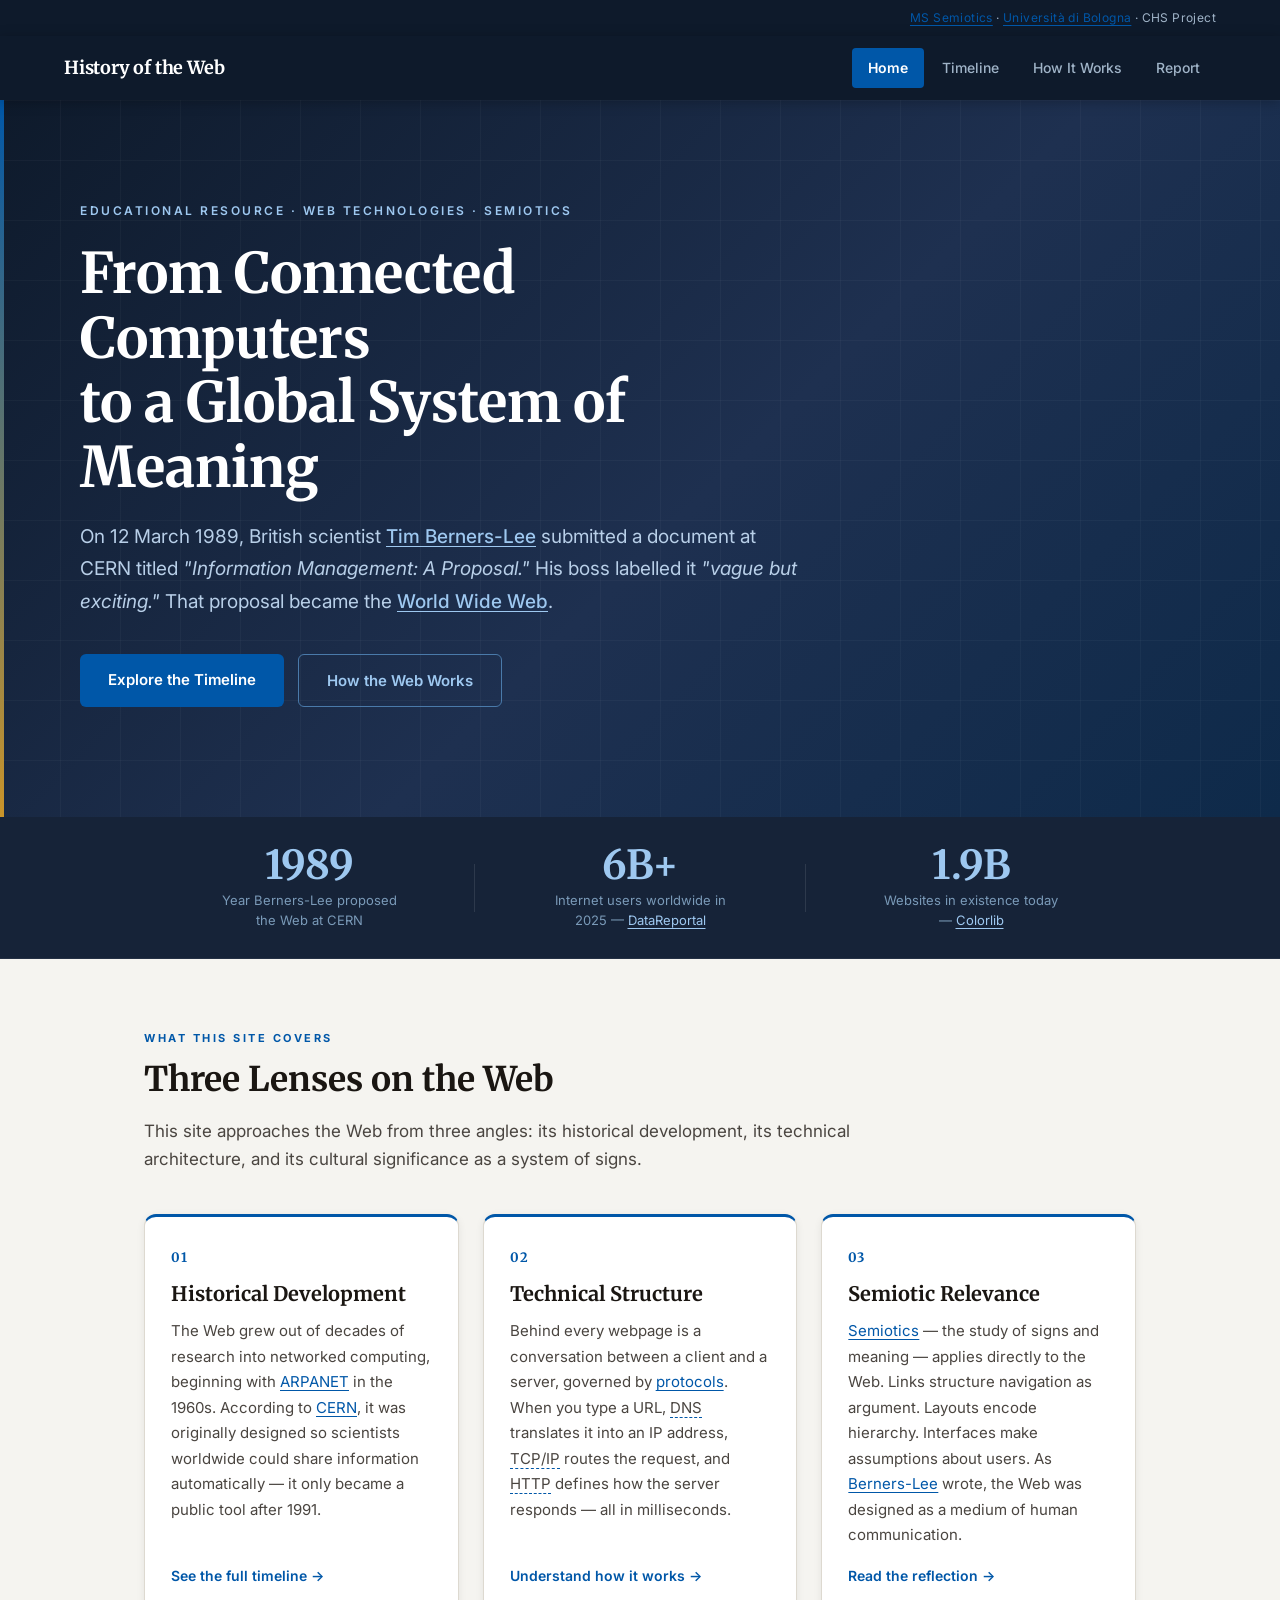
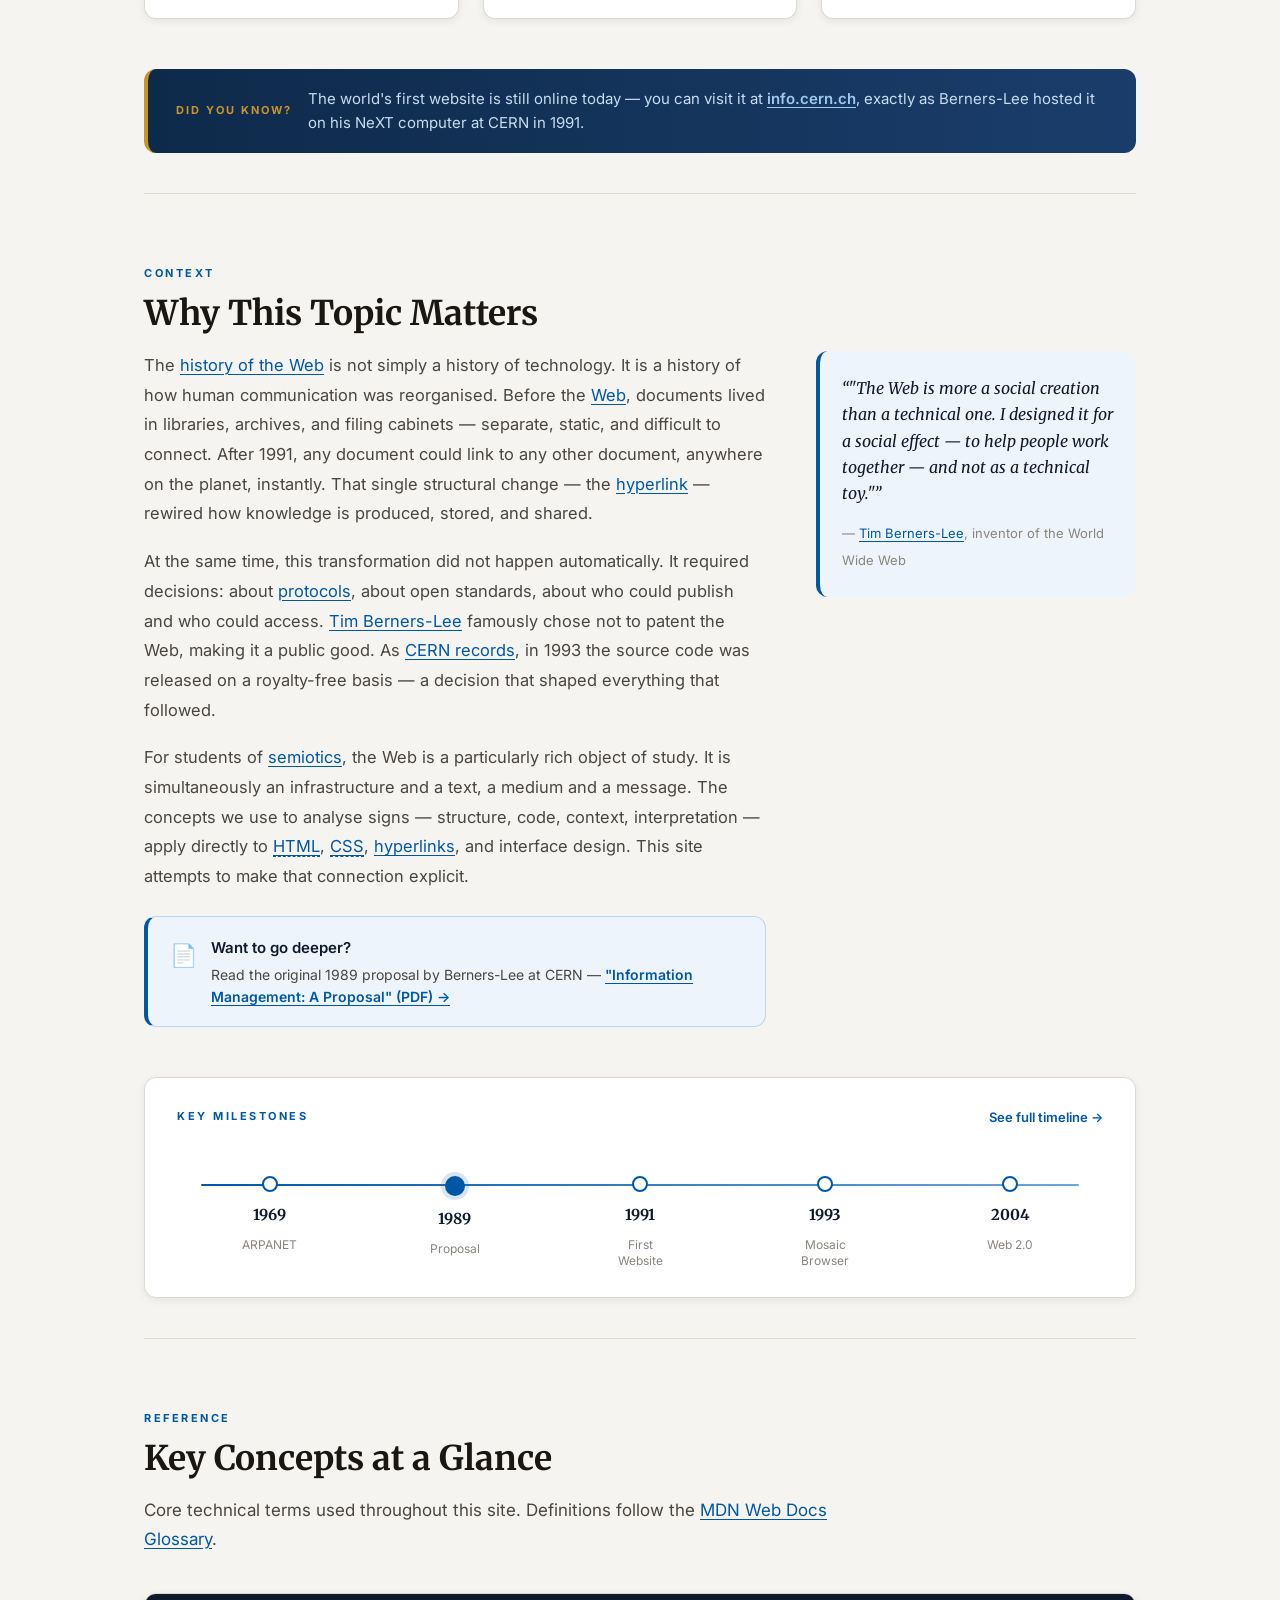
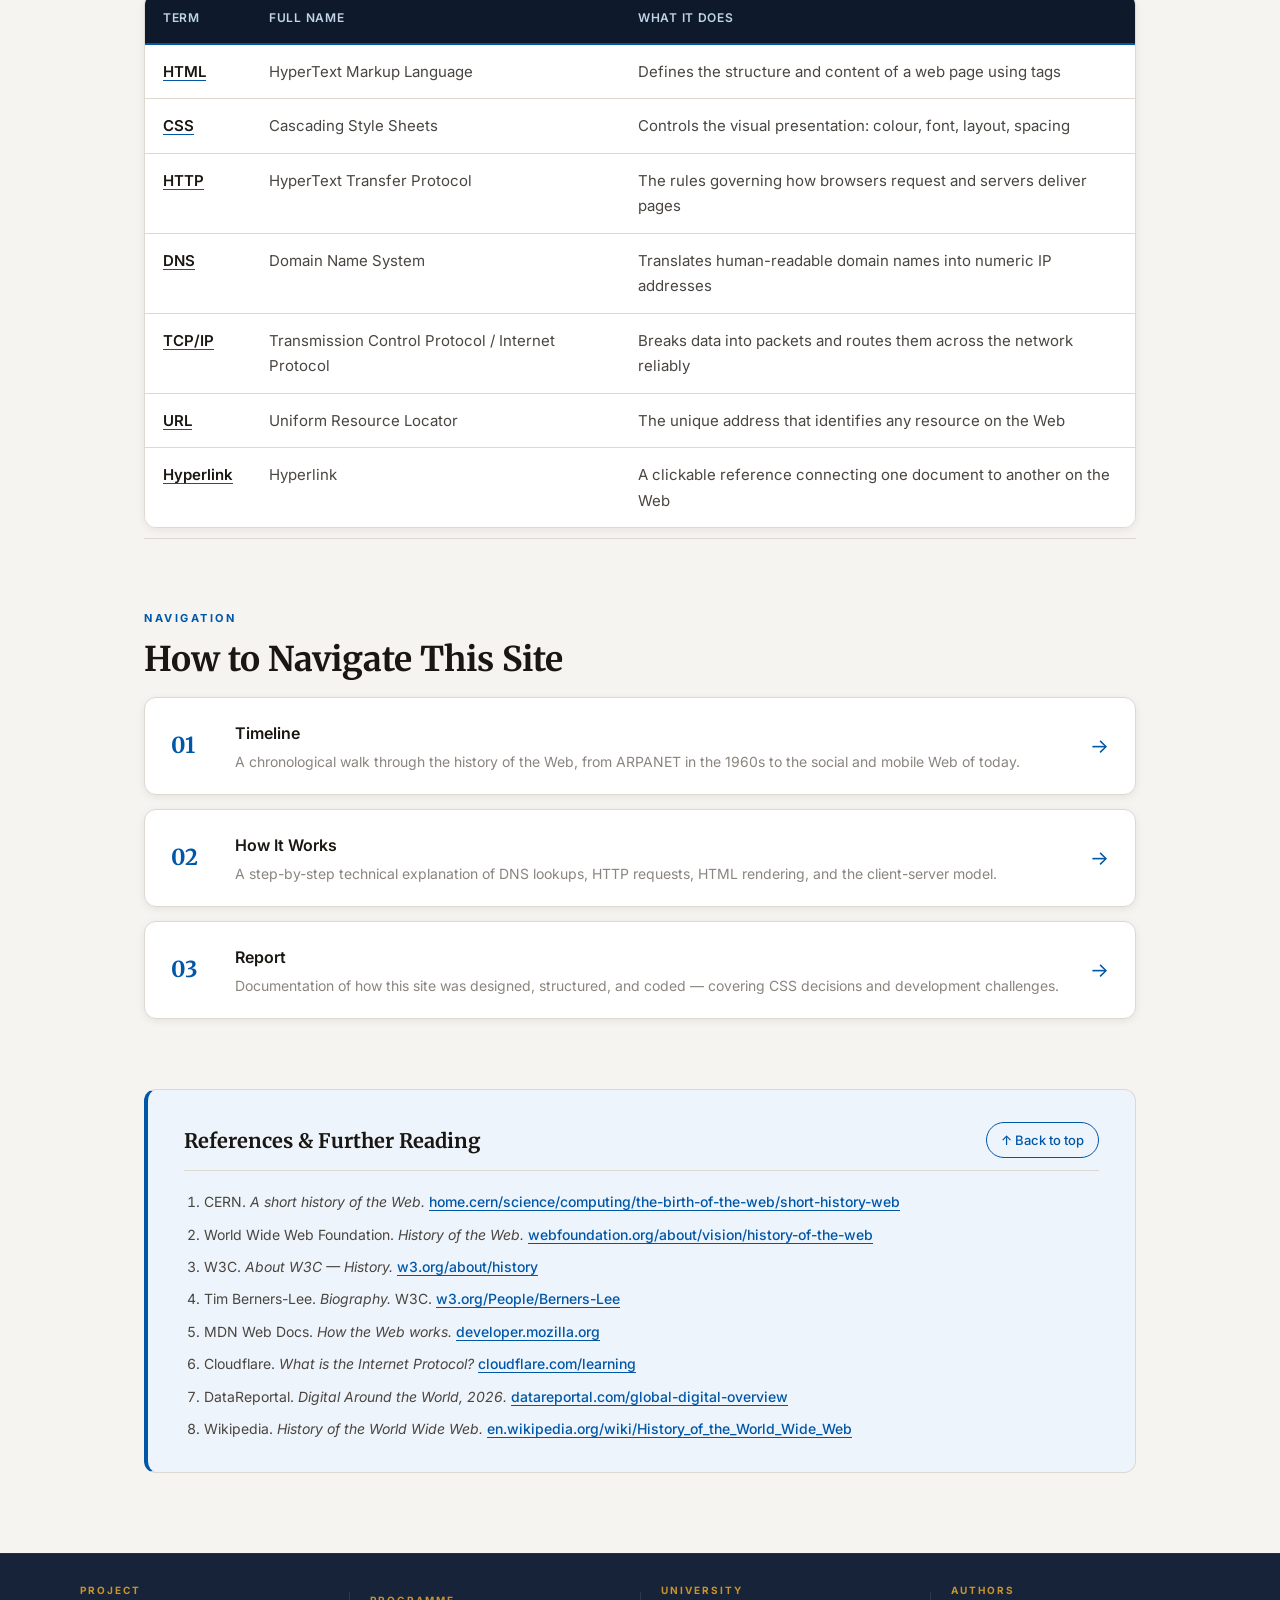
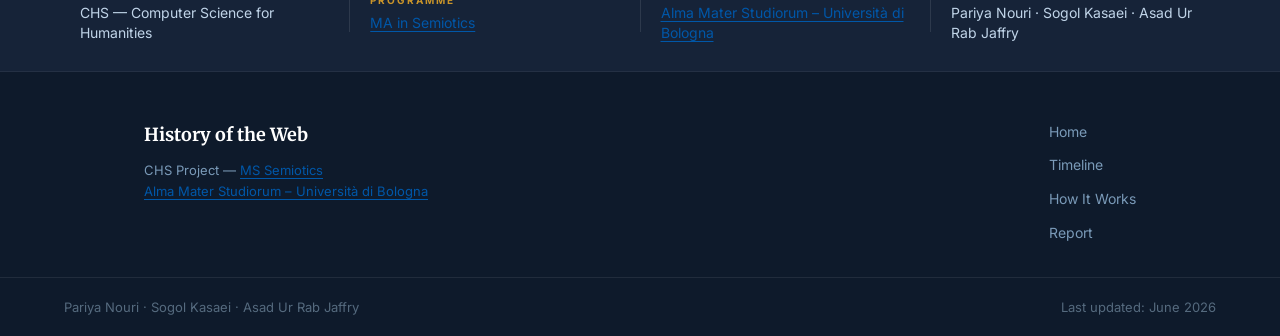
==== index.html @ 4d8ff6de "Update index.html" ====
<!DOCTYPE html>
<html lang="en">
<head>
  <meta charset="UTF-8">
  <meta name="viewport" content="width=device-width, initial-scale=1.0">
  <title>History of the Web — An Educational Resource</title>
  <link rel="stylesheet" href="styles.css">
  <link rel="preconnect" href="https://fonts.googleapis.com">
  <link rel="preconnect" href="https://fonts.gstatic.com" crossorigin>
  <link href="https://fonts.googleapis.com/css2?family=Merriweather:ital,wght@0,400;0,700;1,400&family=Inter:wght@400;500;600;700&display=swap" rel="stylesheet">
</head>
<body>

  <!-- ===== TOP BAR ===== -->
  <div class="topbar">
    <span><a href="https://www.unibo.it/en/study/second-cycle-degree/programme/2026/6824" target="_blank" rel="noopener noreferrer">MS Semiotics</a> · <a href="https://www.unibo.it/en/homepage" target="_blank" rel="noopener noreferrer">Università di Bologna</a> · CHS Project</span>
  </div>

  <!-- ===== NAVBAR ===== -->
  <nav class="navbar" aria-label="Main navigation">
    <a class="logo" href="index.html">History of the Web</a>
    <div class="nav-links">
      <a href="index.html" class="nav-active" aria-current="page">Home</a>
      <a href="history.html">Timeline</a>
      <a href="web-works.html">How It Works</a>
      <a href="report.html">Report</a>
    </div>
  </nav>

  <!-- ===== HERO ===== -->
  <section class="hero" aria-labelledby="hero-heading">
    <div class="hero-content">
      <p class="hero-eyebrow">Educational Resource · Web Technologies · Semiotics</p>
      <h1 id="hero-heading">From Connected Computers<br>to a Global System of Meaning</h1>
      <p class="hero-sub">
        On 12 March 1989, British scientist
        <a href="https://en.wikipedia.org/wiki/Tim_Berners-Lee" target="_blank" rel="noopener noreferrer">Tim Berners-Lee</a>
        submitted a document at CERN titled <em>"Information Management: A Proposal."</em>
        His boss labelled it <em>"vague but exciting."</em>
        That proposal became the <a href="https://en.wikipedia.org/wiki/World_Wide_Web" target="_blank" rel="noopener noreferrer">World Wide Web</a>.
      </p>
      <div class="hero-actions">
        <a class="btn-primary" href="history.html">Explore the Timeline</a>
        <a class="btn-outline" href="web-works.html">How the Web Works</a>
      </div>
    </div>
  </section>

  <!-- ===== STAT STRIP ===== -->
  <div class="stat-strip">
    <div class="stat-strip-inner">
      <div class="stat-item">
        <span class="stat-num">1989</span>
        <span class="stat-label">Year Berners-Lee proposed the Web at CERN</span>
      </div>
      <div class="stat-sep"></div>
      <div class="stat-item">
        <span class="stat-num">6B+</span>
        <span class="stat-label">Internet users worldwide in 2025 —
          <a href="https://datareportal.com/global-digital-overview" target="_blank" rel="noopener noreferrer">DataReportal</a>
        </span>
      </div>
      <div class="stat-sep"></div>
      <div class="stat-item">
        <span class="stat-num">1.9B</span>
        <span class="stat-label">Websites in existence today —
          <a href="https://colorlib.com/wp/internet-stats/" target="_blank" rel="noopener noreferrer">Colorlib</a>
        </span>
      </div>
    </div>
  </div>

  <!-- ===== MAIN ===== -->
  <main class="page-wrap" id="main-content">

    <!-- ── SECTION: Three Lenses ── -->
    <section class="section" aria-labelledby="covers-heading">
      <div class="section-label">What This Site Covers</div>
      <h2 id="covers-heading" class="section-heading">Three Lenses on the Web</h2>
      <p class="section-intro">
        This site approaches the Web from three angles: its historical development,
        its technical architecture, and its cultural significance as a system of signs.
      </p>

      <div class="card-row">
        <article class="card">
          <div class="card-num">01</div>
          <h3>Historical Development</h3>
          <p>
            The Web grew out of decades of research into networked computing, beginning
            with <a href="https://en.wikipedia.org/wiki/ARPANET" target="_blank" rel="noopener noreferrer">ARPANET</a>
            in the 1960s. According to
            <a href="https://home.cern/science/computing/the-birth-of-the-web" target="_blank" rel="noopener noreferrer">CERN</a>,
            it was originally designed so scientists worldwide could share information
            automatically — it only became a public tool after 1991.
          </p>
          <a class="card-link" href="history.html">See the full timeline →</a>
        </article>

        <article class="card">
          <div class="card-num">02</div>
          <h3>Technical Structure</h3>
          <p>
            Behind every webpage is a conversation between a client and a server,
            governed by
            <a href="https://www.cloudflare.com/learning/network-layer/internet-protocol/" target="_blank" rel="noopener noreferrer">protocols</a>.
            When you type a URL,
            <span class="tooltip" data-tip="Domain Name System: translates domain names into IP addresses">DNS</span>
            translates it into an IP address,
            <span class="tooltip" data-tip="Transmission Control Protocol / Internet Protocol: routes data in packets">TCP/IP</span>
            routes the request, and
            <span class="tooltip" data-tip="HyperText Transfer Protocol: the rules browsers and servers use to communicate">HTTP</span>
            defines how the server responds — all in milliseconds.
          </p>
          <a class="card-link" href="web-works.html">Understand how it works →</a>
        </article>

        <article class="card">
          <div class="card-num">03</div>
          <h3>Semiotic Relevance</h3>
          <p>
            <a href="https://en.wikipedia.org/wiki/Semiotics" target="_blank" rel="noopener noreferrer">Semiotics</a>
            — the study of signs and meaning — applies directly to the Web. Links
            structure navigation as argument. Layouts encode hierarchy. Interfaces
            make assumptions about users. As
            <a href="https://www.w3.org/People/Berners-Lee/" target="_blank" rel="noopener noreferrer">Berners-Lee</a>
            wrote, the Web was designed as a medium of human communication.
          </p>
          <a class="card-link" href="report.html">Read the reflection →</a>
        </article>
      </div>
    </section>

    <!-- ── DID YOU KNOW BANNER ── -->
    <div class="did-you-know" role="note">
      <span class="dyk-label">Did you know?</span>
      <span class="dyk-text">
        The world's first website is still online today — you can visit it at
        <a href="http://info.cern.ch" target="_blank" rel="noopener noreferrer">info.cern.ch</a>,
        exactly as Berners-Lee hosted it on his NeXT computer at CERN in 1991.
      </span>
    </div>

    <hr class="divider">

    <!-- ── SECTION: Why This Topic Matters + IMAGE ── -->
    <section class="section" aria-labelledby="why-heading">
      <div class="section-label">Context</div>
      <h2 id="why-heading" class="section-heading">Why This Topic Matters</h2>

      <div class="prose-columns">
        <div class="prose-body">

          <p>
            The <a href="https://home.cern/science/computing/the-birth-of-the-web/short-history-web" target="_blank" rel="noopener noreferrer">history of the Web</a>
            is not simply a history of technology. It is a history of how human communication
            was reorganised. Before the
            <a href="https://en.wikipedia.org/wiki/World_Wide_Web" target="_blank" rel="noopener noreferrer">Web</a>,
            documents lived in libraries, archives, and filing cabinets — separate, static,
            and difficult to connect. After 1991, any document could link to any other
            document, anywhere on the planet, instantly. That single structural change —
            the <a href="https://en.wikipedia.org/wiki/Hyperlink" target="_blank" rel="noopener noreferrer">hyperlink</a>
            — rewired how knowledge is produced, stored, and shared.
          </p>

          <p>
            At the same time, this transformation did not happen automatically. It required
            decisions: about
            <a href="https://www.cloudflare.com/learning/network-layer/internet-protocol/" target="_blank" rel="noopener noreferrer">protocols</a>,
            about open standards, about who could publish and who could access.
            <a href="https://en.wikipedia.org/wiki/Tim_Berners-Lee" target="_blank" rel="noopener noreferrer">Tim Berners-Lee</a>
            famously chose not to patent the Web, making it a public good. As
            <a href="https://home.web.cern.ch/news/news/computing/world-wide-web-born-cern-25-years-ago" target="_blank" rel="noopener noreferrer">CERN records</a>,
            in 1993 the source code was released on a royalty-free basis — a decision
            that shaped everything that followed.
          </p>

          <p>
            For students of
            <a href="https://en.wikipedia.org/wiki/Semiotics" target="_blank" rel="noopener noreferrer">semiotics</a>,
            the Web is a particularly rich object of study. It is simultaneously an
            infrastructure and a text, a medium and a message. The concepts we use to
            analyse signs — structure, code, context, interpretation — apply directly to
            <span class="tooltip" data-tip="HyperText Markup Language: defines the structure of a web page"><a href="https://en.wikipedia.org/wiki/HTML" target="_blank" rel="noopener noreferrer">HTML</a></span>,
            <span class="tooltip" data-tip="Cascading Style Sheets: controls the visual appearance of a page"><a href="https://en.wikipedia.org/wiki/CSS" target="_blank" rel="noopener noreferrer">CSS</a></span>,
            <a href="https://en.wikipedia.org/wiki/Hyperlink" target="_blank" rel="noopener noreferrer">hyperlinks</a>,
            and interface design. This site attempts to make that connection explicit.
          </p>

          <!-- Read more callout box -->
          <div class="callout-box">
            <span class="callout-icon" aria-hidden="true">📄</span>
            <div>
              <strong>Want to go deeper?</strong>
              <p>
                Read the original 1989 proposal by Berners-Lee at CERN —
                <a href="https://cds.cern.ch/record/369245/files/ARCH-WWW-4-010.pdf" target="_blank" rel="noopener noreferrer">
                  "Information Management: A Proposal" (PDF) →
                </a>
              </p>
            </div>
          </div>

        </div>

        <!-- Sidebar: quote + image -->
        <aside class="sidebar-right">
          <blockquote class="pull-quote">
            <p>"The Web is more a social creation than a technical one. I designed it for a social
            effect — to help people work together — and not as a technical toy."</p>
            <cite>— <a href="https://www.w3.org/People/Berners-Lee/" target="_blank" rel="noopener noreferrer">Tim Berners-Lee</a>,
            inventor of the World Wide Web</cite>
          </blockquote>

          <!-- Image 1: The original NeXT computer -->
          <figure class="side-figure">
            <img
              src="https://home.cern/wp-content/uploads/2026/03/bernerslee_1.jpg-1024x657.webp"
              alt="Tim Berners-Lee at CERN, where he invented the World Wide Web in 1989"
              loading="lazy"
              onerror="this.parentElement.style.display='none'"
            >
            <figcaption>
              Tim Berners-Lee at CERN, where he invented the Web in 1989.
              <a href="https://home.cern/science/computing/the-birth-of-the-web" target="_blank" rel="noopener noreferrer">© CERN</a>
            </figcaption>
          </figure>
        </aside>
      </div>
    </section>

    <!-- ── VISUAL TIMELINE PREVIEW ── -->
    <div class="timeline-preview" aria-label="Brief timeline preview">
      <div class="tp-header">
        <span class="section-label" style="margin:0">Key Milestones</span>
        <a href="history.html" class="tp-see-all">See full timeline →</a>
      </div>
      <div class="tp-track">
        <div class="tp-line" aria-hidden="true"></div>
        <div class="tp-items">
          <div class="tp-item">
            <div class="tp-dot"></div>
            <span class="tp-year">1969</span>
            <span class="tp-event">ARPANET</span>
          </div>
          <div class="tp-item">
            <div class="tp-dot tp-dot--highlight"></div>
            <span class="tp-year">1989</span>
            <span class="tp-event">Proposal</span>
          </div>
          <div class="tp-item">
            <div class="tp-dot"></div>
            <span class="tp-year">1991</span>
            <span class="tp-event">First Website</span>
          </div>
          <div class="tp-item">
            <div class="tp-dot"></div>
            <span class="tp-year">1993</span>
            <span class="tp-event">Mosaic Browser</span>
          </div>
          <div class="tp-item">
            <div class="tp-dot"></div>
            <span class="tp-year">2004</span>
            <span class="tp-event">Web 2.0</span>
          </div>
        </div>
      </div>
    </div>

    <hr class="divider">

    <!-- ── SECTION: Key Concepts + IMAGE ── -->
    <section class="section" aria-labelledby="concepts-heading">
      <div class="section-label">Reference</div>
      <h2 id="concepts-heading" class="section-heading">Key Concepts at a Glance</h2>
      <p class="section-intro">
        Core technical terms used throughout this site. Definitions follow the
        <a href="https://developer.mozilla.org/en-US/docs/Glossary" target="_blank" rel="noopener noreferrer">MDN Web Docs Glossary</a>.
      </p>

      <!-- Image 2: First website screenshot -->
      <figure class="inline-figure">
        <img
          src="https://home.cern/wp-content/uploads/2026/04/image-1024x761.png"
          alt="Screenshot of the first web browser WorldWideWeb running on a NeXT computer at CERN in 1993, showing early hypertext navigation"
          loading="lazy"
          onerror="this.parentElement.style.display='none'"
        >
        <figcaption>
          The first web browser, <em>WorldWideWeb</em>, running on a NeXT computer at CERN, 1993.
          The interface already featured clickable hyperlinks and text formatting.
          <a href="https://home.cern/science/computing/the-birth-of-the-web/short-history-web" target="_blank" rel="noopener noreferrer">© CERN</a>
        </figcaption>
      </figure>

      <div class="table-wrap">
        <table>
          <thead>
            <tr>
              <th scope="col">Term</th>
              <th scope="col">Full name</th>
              <th scope="col">What it does</th>
            </tr>
          </thead>
          <tbody>
            <tr>
              <td><a href="https://en.wikipedia.org/wiki/HTML" target="_blank" rel="noopener noreferrer"><strong>HTML</strong></a></td>
              <td>HyperText Markup Language</td>
              <td>Defines the structure and content of a web page using tags</td>
            </tr>
            <tr>
              <td><a href="https://en.wikipedia.org/wiki/CSS" target="_blank" rel="noopener noreferrer"><strong>CSS</strong></a></td>
              <td>Cascading Style Sheets</td>
              <td>Controls the visual presentation: colour, font, layout, spacing</td>
            </tr>
            <tr>
              <td><a href="https://developer.mozilla.org/en-US/docs/Glossary/HTTP" target="_blank" rel="noopener noreferrer"><strong>HTTP</strong></a></td>
              <td>HyperText Transfer Protocol</td>
              <td>The rules governing how browsers request and servers deliver pages</td>
            </tr>
            <tr>
              <td><a href="https://developer.mozilla.org/en-US/docs/Glossary/DNS" target="_blank" rel="noopener noreferrer"><strong>DNS</strong></a></td>
              <td>Domain Name System</td>
              <td>Translates human-readable domain names into numeric IP addresses</td>
            </tr>
            <tr>
              <td><a href="https://www.cloudflare.com/learning/network-layer/internet-protocol/" target="_blank" rel="noopener noreferrer"><strong>TCP/IP</strong></a></td>
              <td>Transmission Control Protocol / Internet Protocol</td>
              <td>Breaks data into packets and routes them across the network reliably</td>
            </tr>
            <tr>
              <td><a href="https://developer.mozilla.org/en-US/docs/Glossary/URL" target="_blank" rel="noopener noreferrer"><strong>URL</strong></a></td>
              <td>Uniform Resource Locator</td>
              <td>The unique address that identifies any resource on the Web</td>
            </tr>
            <tr>
              <td><a href="https://en.wikipedia.org/wiki/Hyperlink" target="_blank" rel="noopener noreferrer"><strong>Hyperlink</strong></a></td>
              <td>Hyperlink</td>
              <td>A clickable reference connecting one document to another on the Web</td>
            </tr>
          </tbody>
        </table>
      </div>
    </section>

    <hr class="divider">

    <!-- ── SECTION: Navigate this site ── -->
    <section class="section" aria-labelledby="nav-heading">
      <div class="section-label">Navigation</div>
      <h2 id="nav-heading" class="section-heading">How to Navigate This Site</h2>
      <div class="nav-cards">
        <a class="nav-card" href="history.html">
          <span class="nav-card-num">01</span>
          <div>
            <strong>Timeline</strong>
            <p>A chronological walk through the history of the Web, from ARPANET in the 1960s to the social and mobile Web of today.</p>
          </div>
          <span class="nav-card-arrow">→</span>
        </a>
        <a class="nav-card" href="web-works.html">
          <span class="nav-card-num">02</span>
          <div>
            <strong>How It Works</strong>
            <p>A step-by-step technical explanation of DNS lookups, HTTP requests, HTML rendering, and the client-server model.</p>
          </div>
          <span class="nav-card-arrow">→</span>
        </a>
        <a class="nav-card" href="report.html">
          <span class="nav-card-num">03</span>
          <div>
            <strong>Report</strong>
            <p>Documentation of how this site was designed, structured, and coded — covering CSS decisions and development challenges.</p>
          </div>
          <span class="nav-card-arrow">→</span>
        </a>
      </div>
    </section>

    <!-- ── REFERENCES ── -->
    <section class="references-section" id="references" aria-labelledby="refs-heading">
      <div class="refs-header">
        <h2 id="refs-heading">References &amp; Further Reading</h2>
        <a href="#main-content" class="back-to-top" aria-label="Back to top of page">↑ Back to top</a>
      </div>
      <ol>
        <li>CERN. <em>A short history of the Web.</em>
          <a href="https://home.cern/science/computing/the-birth-of-the-web/short-history-web" target="_blank" rel="noopener noreferrer">home.cern/science/computing/the-birth-of-the-web/short-history-web</a>
        </li>
        <li>World Wide Web Foundation. <em>History of the Web.</em>
          <a href="https://webfoundation.org/about/vision/history-of-the-web/" target="_blank" rel="noopener noreferrer">webfoundation.org/about/vision/history-of-the-web</a>
        </li>
        <li>W3C. <em>About W3C — History.</em>
          <a href="https://www.w3.org/about/history" target="_blank" rel="noopener noreferrer">w3.org/about/history</a>
        </li>
        <li>Tim Berners-Lee. <em>Biography.</em> W3C.
          <a href="https://www.w3.org/People/Berners-Lee/" target="_blank" rel="noopener noreferrer">w3.org/People/Berners-Lee</a>
        </li>
        <li>MDN Web Docs. <em>How the Web works.</em>
          <a href="https://developer.mozilla.org/en-US/docs/Learn/Getting_started_with_the_web/How_the_Web_works" target="_blank" rel="noopener noreferrer">developer.mozilla.org</a>
        </li>
        <li>Cloudflare. <em>What is the Internet Protocol?</em>
          <a href="https://www.cloudflare.com/learning/network-layer/internet-protocol/" target="_blank" rel="noopener noreferrer">cloudflare.com/learning</a>
        </li>
        <li>DataReportal. <em>Digital Around the World, 2026.</em>
          <a href="https://datareportal.com/global-digital-overview" target="_blank" rel="noopener noreferrer">datareportal.com/global-digital-overview</a>
        </li>
        <li>Wikipedia. <em>History of the World Wide Web.</em>
          <a href="https://en.wikipedia.org/wiki/History_of_the_World_Wide_Web" target="_blank" rel="noopener noreferrer">en.wikipedia.org/wiki/History_of_the_World_Wide_Web</a>
        </li>
      </ol>
    </section>

  </main>

  <!-- ===== ABOUT THIS PROJECT STRIP ===== -->
  <div class="about-strip">
    <div class="about-strip-inner">
      <div class="about-block">
        <span class="about-label">Project</span>
        <span class="about-value">CHS — Computer Science for Humanities</span>
      </div>
      <div class="about-sep"></div>
      <div class="about-block">
        <span class="about-label">Programme</span>
        <span class="about-value"><a href="https://www.unibo.it/en/study/second-cycle-degree/programme/2026/6824" target="_blank" rel="noopener noreferrer">MA in Semiotics</a></span>
      </div>
      <div class="about-sep"></div>
      <div class="about-block">
        <span class="about-label">University</span>
        <span class="about-value"><a href="https://www.unibo.it/en/homepage" target="_blank" rel="noopener noreferrer">Alma Mater Studiorum – Università di Bologna</a></span>
      </div>
      <div class="about-sep"></div>
      <div class="about-block">
        <span class="about-label">Authors</span>
        <span class="about-value">Pariya Nouri · Sogol Kasaei · Asad Ur Rab Jaffry</span>
      </div>
    </div>
  </div>

  <!-- ===== FOOTER ===== -->
  <footer class="site-footer">
    <div class="footer-inner">
      <div class="footer-brand">
        <span class="footer-logo">History of the Web</span>
        <p>CHS Project — <a href="https://www.unibo.it/en/study/second-cycle-degree/programme/2026/6824" target="_blank" rel="noopener noreferrer">MS Semiotics</a><br><a href="https://www.unibo.it/en/homepage" target="_blank" rel="noopener noreferrer">Alma Mater Studiorum – Università di Bologna</a></p>
      </div>
      <nav class="footer-nav" aria-label="Footer navigation">
        <a href="index.html">Home</a>
        <a href="history.html">Timeline</a>
        <a href="web-works.html">How It Works</a>
        <a href="report.html">Report</a>
      </nav>
    </div>
    <div class="footer-bottom">
      <span>Pariya Nouri · Sogol Kasaei · Asad Ur Rab Jaffry</span>
      <span class="footer-updated">Last updated: June 2026</span>
    </div>
  </footer>

</body>
</html>
---- styles.css ----
/* =============================================
   HISTORY OF THE WEB — styles.css
   Inspired by CERN.ch design language
   MS Semiotics · Università di Bologna
   ============================================= */

/* ---------- CSS Custom Properties ---------- */
:root {
  /* Colours */
  --c-navy:        #0e1a2b;
  --c-navy-mid:    #162338;
  --c-navy-soft:   #1e3050;
  --c-blue:        #0057a8;
  --c-blue-light:  #1a73d8;
  --c-blue-hover:  #0047891;
  --c-gold:        #c9942a;
  --c-bg:          #f5f4f0;
  --c-surface:     #ffffff;
  --c-border:      #ddd9d0;
  --c-text:        #1a1612;
  --c-text-mid:    #4a4540;
  --c-text-soft:   #8a857e;
  --c-accent-bg:   #eef4fb;

  /* Type */
  --font-serif: 'Merriweather', Georgia, serif;
  --font-sans:  'Inter', Arial, sans-serif;

  /* Spacing */
  --max-w:    1120px;
  --pad-x:    clamp(20px, 5vw, 80px);
  --radius:   6px;
  --radius-lg: 12px;

  /* Shadows */
  --shadow-sm: 0 2px 8px rgba(0,0,0,0.07);
  --shadow-md: 0 6px 24px rgba(0,0,0,0.10);
  --shadow-lg: 0 12px 40px rgba(0,0,0,0.13);
}

/* ---------- Reset ---------- */
*, *::before, *::after { box-sizing: border-box; margin: 0; padding: 0; }
html { scroll-behavior: smooth; font-size: 16px; }
body {
  font-family: var(--font-sans);
  background: var(--c-bg);
  color: var(--c-text);
  line-height: 1.7;
  -webkit-font-smoothing: antialiased;
}

/* ---------- Typography ---------- */
h1,h2,h3,h4 {
  font-family: var(--font-serif);
  color: var(--c-text);
  line-height: 1.25;
}
h1 { font-size: clamp(28px, 4.5vw, 52px); font-weight: 700; }
h2 { font-size: clamp(22px, 3vw, 34px); font-weight: 700; }
h3 { font-size: clamp(16px, 2vw, 20px); font-weight: 700; }

p { color: var(--c-text-mid); margin-bottom: 1.1em; line-height: 1.75; }
p:last-child { margin-bottom: 0; }

a { color: var(--c-blue); text-decoration: underline; text-underline-offset: 3px; transition: color 0.18s; }
a:hover { color: var(--c-blue-light); }

em { font-style: italic; }
strong { color: var(--c-text); font-weight: 600; }

/* ---------- Top Bar ---------- */
.topbar {
  background: var(--c-navy);
  color: #a0b4c8;
  font-size: 12px;
  font-family: var(--font-sans);
  letter-spacing: 0.4px;
  padding: 8px var(--pad-x);
  text-align: right;
}

/* ---------- Navbar ---------- */
.navbar {
  background: var(--c-navy);
  display: flex;
  justify-content: space-between;
  align-items: center;
  padding: 0 var(--pad-x);
  height: 64px;
  position: sticky;
  top: 0;
  z-index: 200;
  box-shadow: 0 2px 12px rgba(0,0,0,0.25);
}

.logo {
  font-family: var(--font-serif);
  font-size: 18px;
  font-weight: 700;
  color: #ffffff;
  text-decoration: none;
  letter-spacing: -0.2px;
}
.logo:hover { color: #9ec8f0; }

.nav-links { display: flex; gap: 2px; }

.nav-links a {
  color: #a0b4c8;
  text-decoration: none;
  font-size: 14px;
  font-weight: 500;
  padding: 8px 16px;
  border-radius: 4px;
  transition: background 0.18s, color 0.18s;
}
.nav-links a:hover { background: var(--c-navy-soft); color: #ffffff; }
.nav-links a.nav-active {
  background: var(--c-blue);
  color: #ffffff;
  font-weight: 600;
}

/* ---------- Hero ---------- */
.hero {
  position: relative;
  background: linear-gradient(135deg, var(--c-navy) 0%, var(--c-navy-soft) 55%, #0e2a4a 100%);
  padding: 100px var(--pad-x) 110px;
  overflow: hidden;
}

/* Decorative grid overlay like CERN */
.hero::before {
  content: '';
  position: absolute;
  inset: 0;
  background-image:
    linear-gradient(rgba(255,255,255,0.03) 1px, transparent 1px),
    linear-gradient(90deg, rgba(255,255,255,0.03) 1px, transparent 1px);
  background-size: 60px 60px;
  pointer-events: none;
}

/* Blue accent line on left */
.hero::after {
  content: '';
  position: absolute;
  left: 0; top: 0; bottom: 0;
  width: 4px;
  background: linear-gradient(to bottom, var(--c-blue), var(--c-gold));
}

.hero-content {
  max-width: var(--max-w);
  margin: 0 auto;
  position: relative;
  z-index: 1;
}

.hero-eyebrow {
  font-size: 12px;
  font-weight: 600;
  text-transform: uppercase;
  letter-spacing: 2.5px;
  color: #9ec8f0;
  margin-bottom: 20px;
}

.hero h1 {
  color: #ffffff;
  max-width: 16ch;
  margin-bottom: 22px;
  font-size: clamp(30px, 5vw, 56px);
  line-height: 1.15;
}

.hero-sub {
  color: #b8cfe8;
  font-size: clamp(16px, 1.8vw, 19px);
  max-width: 60ch;
  margin-bottom: 36px;
  line-height: 1.7;
}

.hero-sub a { color: #9ec8f0; font-weight: 500; }
.hero-sub a:hover { color: #ffffff; }

.hero-actions { display: flex; gap: 14px; flex-wrap: wrap; }

/* ---------- Buttons ---------- */
.btn-primary {
  display: inline-block;
  padding: 13px 28px;
  background: var(--c-blue);
  color: #ffffff;
  text-decoration: none;
  border-radius: var(--radius);
  font-weight: 600;
  font-size: 15px;
  transition: background 0.2s, transform 0.15s;
}
.btn-primary:hover { background: var(--c-blue-light); color: #fff; transform: translateY(-2px); }

.btn-outline {
  display: inline-block;
  padding: 13px 28px;
  background: transparent;
  color: #9ec8f0;
  text-decoration: none;
  border-radius: var(--radius);
  border: 1.5px solid #4a7aaa;
  font-weight: 600;
  font-size: 15px;
  transition: background 0.2s, color 0.2s, border-color 0.2s;
}
.btn-outline:hover { background: rgba(255,255,255,0.08); color: #fff; border-color: #9ec8f0; }

/* ---------- Stat Strip ---------- */
.stat-strip {
  background: var(--c-navy-mid);
  border-bottom: 1px solid rgba(255,255,255,0.06);
}

.stat-strip-inner {
  max-width: var(--max-w);
  margin: 0 auto;
  padding: 0 var(--pad-x);
  display: flex;
  align-items: center;
}

.stat-item {
  flex: 1;
  display: flex;
  flex-direction: column;
  align-items: center;
  text-align: center;
  padding: 28px 20px;
}

.stat-num {
  font-family: var(--font-serif);
  font-size: clamp(28px, 3.5vw, 40px);
  font-weight: 700;
  color: #9ec8f0;
  line-height: 1;
  margin-bottom: 6px;
}

.stat-label {
  font-size: 13px;
  color: #7a9ab8;
  max-width: 22ch;
  line-height: 1.5;
}

.stat-label a { color: #9ec8f0; font-size: 13px; }
.stat-label a:hover { color: #ffffff; }

.stat-sep {
  width: 1px;
  height: 48px;
  background: rgba(255,255,255,0.1);
  flex-shrink: 0;
}

/* ---------- Page Wrap ---------- */
.page-wrap {
  max-width: var(--max-w);
  margin: 0 auto;
  padding: 0 var(--pad-x) 80px;
}

/* ---------- Section ---------- */
.section { padding: 70px 0 10px; }

.section-label {
  font-size: 11px;
  font-weight: 700;
  text-transform: uppercase;
  letter-spacing: 2.5px;
  color: var(--c-blue);
  margin-bottom: 10px;
}

.section-heading {
  margin-bottom: 16px;
  color: var(--c-text);
}

.section-intro {
  font-size: 17px;
  color: var(--c-text-mid);
  max-width: 65ch;
  margin-bottom: 40px;
  line-height: 1.7;
}

/* ---------- Divider ---------- */
.divider {
  border: none;
  border-top: 1px solid var(--c-border);
  margin: 0;
}

/* ---------- Card Row (equal height fix) ---------- */
.card-row {
  display: grid;
  grid-template-columns: repeat(3, 1fr);
  gap: 24px;
  align-items: stretch;   /* all cards same height */
}

.card {
  background: var(--c-surface);
  border: 1px solid var(--c-border);
  border-top: 3px solid var(--c-blue);
  border-radius: var(--radius-lg);
  padding: 30px 26px;
  box-shadow: var(--shadow-sm);
  display: flex;
  flex-direction: column;
  gap: 12px;
  transition: box-shadow 0.2s, transform 0.2s;
}

.card:hover {
  box-shadow: var(--shadow-md);
  transform: translateY(-4px);
}

.card-num {
  font-family: var(--font-serif);
  font-size: 13px;
  font-weight: 700;
  color: var(--c-blue);
  letter-spacing: 1px;
}

.card h3 { color: var(--c-text); margin-bottom: 0; }

.card p {
  flex: 1;       /* pushes card-link to bottom of every card */
  font-size: 15px;
  line-height: 1.7;
  margin-bottom: 0;
}

.card-link {
  display: inline-block;
  font-size: 14px;
  font-weight: 600;
  color: var(--c-blue);
  text-decoration: none;
  margin-top: 4px;
  transition: gap 0.2s;
}
.card-link:hover { color: var(--c-blue-light); text-decoration: underline; }

/* ---------- Prose + Pull Quote ---------- */
.prose-columns {
  display: grid;
  grid-template-columns: 1fr 320px;
  gap: 50px;
  align-items: start;
  margin-top: 10px;
}

.prose-body p { font-size: 16.5px; line-height: 1.8; max-width: none; }

.pull-quote {
  background: var(--c-accent-bg);
  border-left: 4px solid var(--c-blue);
  border-radius: var(--radius-lg);
  padding: 28px 26px;
  position: sticky;
  top: 90px;
}

.pull-quote blockquote {
  font-family: var(--font-serif);
  font-size: 17px;
  font-style: italic;
  color: var(--c-navy);
  line-height: 1.65;
  margin-bottom: 16px;
}

.pull-quote blockquote::before { content: '\201C'; }
.pull-quote blockquote::after  { content: '\201D'; }

.pull-quote cite {
  font-size: 13px;
  color: var(--c-text-soft);
  font-style: normal;
}
.pull-quote cite a { font-size: 13px; }

/* ---------- Table ---------- */
.table-wrap {
  overflow-x: auto;
  border-radius: var(--radius-lg);
  box-shadow: var(--shadow-sm);
  border: 1px solid var(--c-border);
  margin-top: 10px;
}

table {
  width: 100%;
  border-collapse: collapse;
  background: var(--c-surface);
  font-size: 15px;
}

th, td { padding: 14px 18px; text-align: left; vertical-align: top; }

th {
  background: var(--c-navy);
  color: #c0d4e8;
  font-family: var(--font-sans);
  font-size: 12px;
  font-weight: 600;
  text-transform: uppercase;
  letter-spacing: 0.7px;
  border-bottom: 2px solid var(--c-blue);
}

td { border-bottom: 1px solid var(--c-border); color: var(--c-text-mid); }
tbody tr:last-child td { border-bottom: none; }
tbody tr:hover td { background: var(--c-accent-bg); }

td a { font-weight: 600; }

/* ---------- Nav Cards (navigation section) ---------- */
.nav-cards {
  display: flex;
  flex-direction: column;
  gap: 14px;
  margin-top: 10px;
}

.nav-card {
  display: flex;
  align-items: center;
  gap: 22px;
  background: var(--c-surface);
  border: 1px solid var(--c-border);
  border-radius: var(--radius-lg);
  padding: 22px 26px;
  text-decoration: none;
  box-shadow: var(--shadow-sm);
  transition: box-shadow 0.2s, transform 0.2s, border-color 0.2s;
}

.nav-card:hover {
  box-shadow: var(--shadow-md);
  transform: translateX(4px);
  border-color: var(--c-blue);
}

.nav-card-num {
  font-family: var(--font-serif);
  font-size: 22px;
  font-weight: 700;
  color: var(--c-blue);
  flex-shrink: 0;
  width: 42px;
}

.nav-card div { flex: 1; }

.nav-card strong {
  display: block;
  font-size: 16px;
  color: var(--c-text);
  margin-bottom: 4px;
}

.nav-card p {
  margin: 0;
  font-size: 14px;
  color: var(--c-text-soft);
  line-height: 1.5;
}

.nav-card-arrow {
  font-size: 20px;
  color: var(--c-blue);
  flex-shrink: 0;
  transition: transform 0.2s;
}

.nav-card:hover .nav-card-arrow { transform: translateX(4px); }

/* ---------- References ---------- */
.references-section {
  background: var(--c-accent-bg);
  border: 1px solid var(--c-border);
  border-left: 4px solid var(--c-blue);
  border-radius: var(--radius-lg);
  padding: 32px 36px;
  margin-top: 60px;
}

.references-section h2 {
  font-size: 20px;
  margin-bottom: 20px;
  padding-bottom: 12px;
  border-bottom: 1px solid var(--c-border);
}

.references-section ol {
  margin-left: 20px;
  display: flex;
  flex-direction: column;
  gap: 10px;
}

.references-section li {
  font-size: 14px;
  color: var(--c-text-mid);
  line-height: 1.6;
}

.references-section a { font-weight: 500; word-break: break-word; }

/* ---------- Internal page header ---------- */
.page-header {
  background: linear-gradient(135deg, var(--c-navy) 0%, var(--c-navy-soft) 100%);
  padding: 70px var(--pad-x) 65px;
  position: relative;
}

.page-header::after {
  content: '';
  position: absolute;
  left: 0; top: 0; bottom: 0;
  width: 4px;
  background: linear-gradient(to bottom, var(--c-blue), var(--c-gold));
}

.page-header-inner { max-width: var(--max-w); margin: 0 auto; }

.page-header .section-label { color: #9ec8f0; }

.page-header h1 {
  color: #ffffff;
  margin-bottom: 14px;
}

.page-header p.lead {
  font-size: 17px;
  color: #b8cfe8;
  max-width: 62ch;
  line-height: 1.7;
}

/* ---------- Timeline Items ---------- */
.timeline-item {
  background: var(--c-surface);
  padding: 30px 32px;
  margin-bottom: 20px;
  border-radius: var(--radius-lg);
  box-shadow: var(--shadow-sm);
  border: 1px solid var(--c-border);
  border-left: 4px solid var(--c-blue);
}

.timeline-item h2 {
  font-size: clamp(18px, 2.5vw, 24px);
  margin-bottom: 12px;
  color: var(--c-text);
}

.timeline-item p { font-size: 15.5px; }

.timeline-year {
  display: inline-block;
  font-size: 12px;
  font-weight: 700;
  color: #ffffff;
  background: var(--c-blue);
  padding: 3px 12px;
  border-radius: 100px;
  margin-bottom: 10px;
  letter-spacing: 0.5px;
}

/* ---------- Table Section (for inner pages) ---------- */
.table-section {
  background: var(--c-surface);
  padding: 30px 32px;
  margin-bottom: 24px;
  border-radius: var(--radius-lg);
  box-shadow: var(--shadow-sm);
  border: 1px solid var(--c-border);
}

.table-section h2 {
  margin-bottom: 18px;
  padding-bottom: 12px;
  border-bottom: 1px solid var(--c-border);
}

/* ---------- Simple Section (for inner pages) ---------- */
.simple-section {
  background: var(--c-surface);
  padding: 32px 34px;
  margin-bottom: 22px;
  border-radius: var(--radius-lg);
  box-shadow: var(--shadow-sm);
  border: 1px solid var(--c-border);
}

.simple-section h2 {
  margin-bottom: 16px;
  padding-bottom: 12px;
  border-bottom: 1px solid var(--c-border);
}

.simple-section p + p { margin-top: 12px; }

/* ---------- Diagram (How It Works) ---------- */
.diagram-flow {
  display: flex;
  align-items: center;
  justify-content: center;
  gap: 0;
  margin: 28px 0;
  flex-wrap: wrap;
}

.diagram-node {
  background: var(--c-surface);
  border: 1px solid var(--c-border);
  border-radius: var(--radius-lg);
  padding: 18px 14px;
  text-align: center;
  flex: 1;
  min-width: 110px;
  max-width: 150px;
}

.node-icon { font-size: 26px; display: block; margin-bottom: 8px; }
.node-label { font-weight: 600; font-size: 13px; color: var(--c-text); display: block; }
.node-sub { font-size: 11px; color: var(--c-text-soft); margin-top: 4px; display: block; }

.diagram-arrow { font-size: 18px; color: var(--c-blue); padding: 0 8px; align-self: center; flex-shrink: 0; }

/* ---------- Step List ---------- */
.step-list { list-style: none; margin: 18px 0 0; display: flex; flex-direction: column; gap: 16px; }

.step-list li { display: flex; gap: 16px; align-items: flex-start; }

.step-num {
  flex-shrink: 0;
  width: 32px; height: 32px;
  border-radius: 50%;
  background: var(--c-blue);
  color: #fff;
  font-weight: 700;
  font-size: 14px;
  display: flex; align-items: center; justify-content: center;
  font-family: var(--font-serif);
}

.step-text { color: var(--c-text-mid); font-size: 15.5px; line-height: 1.65; padding-top: 5px; }

/* ---------- Nav Guide (inner pages) ---------- */
.nav-guide { list-style: none; margin: 16px 0 0; display: flex; flex-direction: column; gap: 14px; }
.nav-guide li { color: var(--c-text-mid); font-size: 15px; line-height: 1.65; }
.nav-guide a { font-weight: 600; }

/* ---------- Footer ---------- */
.site-footer {
  background: var(--c-navy);
  color: #a0b4c8;
  margin-top: 0;
}

.footer-inner {
  max-width: var(--max-w);
  margin: 0 auto;
  padding: 48px var(--pad-x) 32px;
  display: flex;
  justify-content: space-between;
  align-items: flex-start;
  gap: 40px;
  flex-wrap: wrap;
}

.footer-brand .footer-logo {
  font-family: var(--font-serif);
  font-size: 18px;
  font-weight: 700;
  color: #ffffff;
  display: block;
  margin-bottom: 10px;
}

.footer-brand p {
  font-size: 13px;
  color: #7a9ab8;
  line-height: 1.6;
  margin: 0;
}

.footer-nav {
  display: flex;
  flex-direction: column;
  gap: 10px;
}

.footer-nav a {
  color: #7a9ab8;
  text-decoration: none;
  font-size: 14px;
  transition: color 0.18s;
}
.footer-nav a:hover { color: #ffffff; }

.footer-bottom {
  border-top: 1px solid rgba(255,255,255,0.08);
  text-align: center;
  padding: 18px var(--pad-x);
  font-size: 13px;
  color: #556a7e;
}

/* ---------- Responsive ---------- */
@media (max-width: 900px) {
  .card-row { grid-template-columns: 1fr; }
  .prose-columns { grid-template-columns: 1fr; gap: 30px; }
  .pull-quote { position: static; }
  .stat-strip-inner { flex-direction: column; }
  .stat-sep { width: 60px; height: 1px; }
  .stat-item { padding: 20px; }
}

@media (max-width: 600px) {
  .navbar {
    flex-direction: column;
    height: auto;
    padding: 16px 20px;
    gap: 12px;
    position: static;
  }
  .nav-links { flex-wrap: wrap; justify-content: center; }
  .hero { padding: 60px 20px 70px; }
  .hero-actions { flex-direction: column; }
  .page-wrap { padding: 0 20px 60px; }
  .simple-section, .timeline-item, .table-section, .references-section { padding: 22px 18px; }
  table { font-size: 13px; }
  th, td { padding: 10px 12px; }
  .footer-inner { flex-direction: column; gap: 24px; padding: 32px 20px 24px; }
}


/* =============================================
   NEW COMPONENTS — added in upgrade
   ============================================= */

/* ---------- Did You Know Banner ---------- */
.did-you-know {
  display: flex;
  align-items: center;
  gap: 16px;
  background: linear-gradient(90deg, #0e2a4a 0%, #1a3d6b 100%);
  border-left: 4px solid var(--c-gold);
  border-radius: var(--radius-lg);
  padding: 18px 28px;
  margin: 40px 0;
}

.dyk-label {
  flex-shrink: 0;
  font-size: 11px;
  font-weight: 700;
  text-transform: uppercase;
  letter-spacing: 2px;
  color: var(--c-gold);
  white-space: nowrap;
  font-family: var(--font-sans);
}

.dyk-text {
  font-size: 15px;
  color: #c8ddf0;
  line-height: 1.6;
}

.dyk-text a {
  color: #9ec8f0;
  font-weight: 600;
}
.dyk-text a:hover { color: #ffffff; }

/* ---------- Callout Box ---------- */
.callout-box {
  display: flex;
  align-items: flex-start;
  gap: 14px;
  background: var(--c-accent-bg);
  border: 1px solid #c0d6ee;
  border-left: 4px solid var(--c-blue);
  border-radius: var(--radius-lg);
  padding: 18px 22px;
  margin-top: 24px;
}

.callout-icon {
  font-size: 22px;
  flex-shrink: 0;
  margin-top: 2px;
}

.callout-box strong {
  display: block;
  color: var(--c-navy);
  font-size: 15px;
  margin-bottom: 4px;
}

.callout-box p {
  margin: 0;
  font-size: 14px;
  color: var(--c-text-mid);
  line-height: 1.55;
}

.callout-box a {
  font-weight: 600;
  font-size: 14px;
}

/* ---------- Sidebar Right (quote + image) ---------- */
.sidebar-right {
  display: flex;
  flex-direction: column;
  gap: 22px;
  position: sticky;
  top: 90px;
}

.pull-quote {
  background: var(--c-accent-bg);
  border-left: 4px solid var(--c-blue);
  border-radius: var(--radius-lg);
  padding: 24px 22px;
}

.pull-quote p {
  font-family: var(--font-serif);
  font-size: 16px;
  font-style: italic;
  color: var(--c-navy);
  line-height: 1.65;
  margin-bottom: 12px;
}

.pull-quote p::before { content: '\201C'; }
.pull-quote p::after  { content: '\201D'; }

.pull-quote cite {
  font-size: 13px;
  color: var(--c-text-soft);
  font-style: normal;
}
.pull-quote cite a { font-size: 13px; }

/* ---------- Side Figure (image in sidebar) ---------- */
.side-figure {
  border-radius: var(--radius-lg);
  overflow: hidden;
  border: 1px solid var(--c-border);
  box-shadow: var(--shadow-md);
}

.side-figure img {
  width: 100%;
  height: 200px;
  object-fit: cover;
  display: block;
}

.side-figure figcaption {
  padding: 10px 14px;
  font-size: 12px;
  color: var(--c-text-soft);
  background: var(--c-surface);
  line-height: 1.5;
  border-top: 1px solid var(--c-border);
}

.side-figure figcaption a {
  font-size: 12px;
}

/* ---------- Inline Figure (image above table) ---------- */
.inline-figure {
  border-radius: var(--radius-lg);
  overflow: hidden;
  border: 1px solid var(--c-border);
  box-shadow: var(--shadow-md);
  margin-bottom: 24px;
}

.inline-figure img {
  width: 100%;
  max-height: 340px;
  object-fit: cover;
  object-position: top;
  display: block;
}

.inline-figure figcaption {
  padding: 12px 18px;
  font-size: 13px;
  color: var(--c-text-soft);
  background: var(--c-surface);
  line-height: 1.55;
  border-top: 1px solid var(--c-border);
}

.inline-figure figcaption a { font-size: 13px; }

/* ---------- Timeline Preview Strip ---------- */
.timeline-preview {
  background: var(--c-surface);
  border: 1px solid var(--c-border);
  border-radius: var(--radius-lg);
  padding: 28px 32px;
  margin: 40px 0;
  box-shadow: var(--shadow-sm);
}

.tp-header {
  display: flex;
  justify-content: space-between;
  align-items: center;
  margin-bottom: 28px;
}

.tp-see-all {
  font-size: 13px;
  font-weight: 600;
  color: var(--c-blue);
  text-decoration: none;
}
.tp-see-all:hover { text-decoration: underline; }

.tp-track {
  position: relative;
  padding: 20px 0 0;
}

.tp-line {
  position: absolute;
  top: 28px;
  left: 24px;
  right: 24px;
  height: 2px;
  background: linear-gradient(90deg, var(--c-blue), #6ba8d8);
  border-radius: 2px;
}

.tp-items {
  display: flex;
  justify-content: space-between;
  position: relative;
  z-index: 1;
}

.tp-item {
  display: flex;
  flex-direction: column;
  align-items: center;
  gap: 10px;
  flex: 1;
}

.tp-dot {
  width: 16px;
  height: 16px;
  border-radius: 50%;
  background: var(--c-surface);
  border: 2.5px solid var(--c-blue);
  flex-shrink: 0;
  transition: transform 0.2s, background 0.2s;
}

.tp-dot--highlight {
  background: var(--c-blue);
  border-color: var(--c-blue);
  width: 20px;
  height: 20px;
  box-shadow: 0 0 0 4px rgba(0, 87, 168, 0.15);
}

.tp-item:hover .tp-dot {
  background: var(--c-blue);
  transform: scale(1.2);
}

.tp-year {
  font-family: var(--font-serif);
  font-size: 15px;
  font-weight: 700;
  color: var(--c-navy);
}

.tp-event {
  font-size: 12px;
  color: var(--c-text-soft);
  text-align: center;
  max-width: 70px;
  line-height: 1.3;
}

/* ---------- CSS Tooltips ---------- */
.tooltip {
  position: relative;
  cursor: help;
  border-bottom: 1.5px dashed var(--c-blue);
  color: var(--c-text-mid);
}

.tooltip::after {
  content: attr(data-tip);
  position: absolute;
  bottom: calc(100% + 8px);
  left: 50%;
  transform: translateX(-50%);
  background: var(--c-navy);
  color: #d0e4f7;
  font-size: 12px;
  font-family: var(--font-sans);
  font-style: normal;
  line-height: 1.5;
  padding: 8px 12px;
  border-radius: 6px;
  white-space: nowrap;
  max-width: 260px;
  white-space: normal;
  text-align: center;
  box-shadow: 0 4px 16px rgba(0,0,0,0.25);
  pointer-events: none;
  opacity: 0;
  transition: opacity 0.2s;
  z-index: 50;
}

.tooltip::before {
  content: '';
  position: absolute;
  bottom: calc(100% + 2px);
  left: 50%;
  transform: translateX(-50%);
  border: 5px solid transparent;
  border-top-color: var(--c-navy);
  pointer-events: none;
  opacity: 0;
  transition: opacity 0.2s;
  z-index: 50;
}

.tooltip:hover::after,
.tooltip:hover::before {
  opacity: 1;
}

/* ---------- References — Back to Top ---------- */
.refs-header {
  display: flex;
  justify-content: space-between;
  align-items: center;
  margin-bottom: 20px;
  padding-bottom: 12px;
  border-bottom: 1px solid var(--c-border);
}

.refs-header h2 { margin-bottom: 0; border: none; padding: 0; }

.back-to-top {
  font-size: 13px;
  font-weight: 600;
  color: var(--c-blue);
  text-decoration: none;
  padding: 6px 14px;
  border: 1px solid var(--c-blue);
  border-radius: 100px;
  transition: background 0.2s, color 0.2s;
  white-space: nowrap;
}

.back-to-top:hover {
  background: var(--c-blue);
  color: #ffffff;
}

/* ---------- About This Project Strip ---------- */
.about-strip {
  background: var(--c-navy-mid);
  border-top: 1px solid rgba(255,255,255,0.06);
  border-bottom: 1px solid rgba(255,255,255,0.06);
  padding: 28px var(--pad-x);
}

.about-strip-inner {
  max-width: var(--max-w);
  margin: 0 auto;
  display: flex;
  align-items: center;
  justify-content: space-between;
  flex-wrap: wrap;
  gap: 20px;
}

.about-block {
  display: flex;
  flex-direction: column;
  gap: 4px;
  flex: 1;
  min-width: 160px;
}

.about-label {
  font-size: 10px;
  font-weight: 700;
  text-transform: uppercase;
  letter-spacing: 2px;
  color: var(--c-gold);
}

.about-value {
  font-size: 14px;
  color: #c0d4e8;
  line-height: 1.4;
}

.about-sep {
  width: 1px;
  height: 40px;
  background: rgba(255,255,255,0.1);
  flex-shrink: 0;
}

/* ---------- Footer bottom row upgrade ---------- */
.footer-bottom {
  display: flex;
  justify-content: space-between;
  align-items: center;
  flex-wrap: wrap;
  gap: 8px;
}

.footer-updated {
  font-size: 13px;
  color: #556a7e;
}

/* ---------- Responsive additions ---------- */
@media (max-width: 900px) {
  .did-you-know { flex-direction: column; gap: 8px; }
  .dyk-label { align-self: flex-start; }
  .sidebar-right { position: static; }
  .about-strip-inner { flex-direction: column; gap: 16px; }
  .about-sep { width: 60px; height: 1px; }
  .tp-event { display: none; }
  .footer-bottom { flex-direction: column; text-align: center; }
}

@media (max-width: 600px) {
  .timeline-preview { padding: 20px 18px; }
  .tp-year { font-size: 13px; }
  .refs-header { flex-direction: column; align-items: flex-start; gap: 10px; }
  .callout-box { flex-direction: column; gap: 10px; }
}
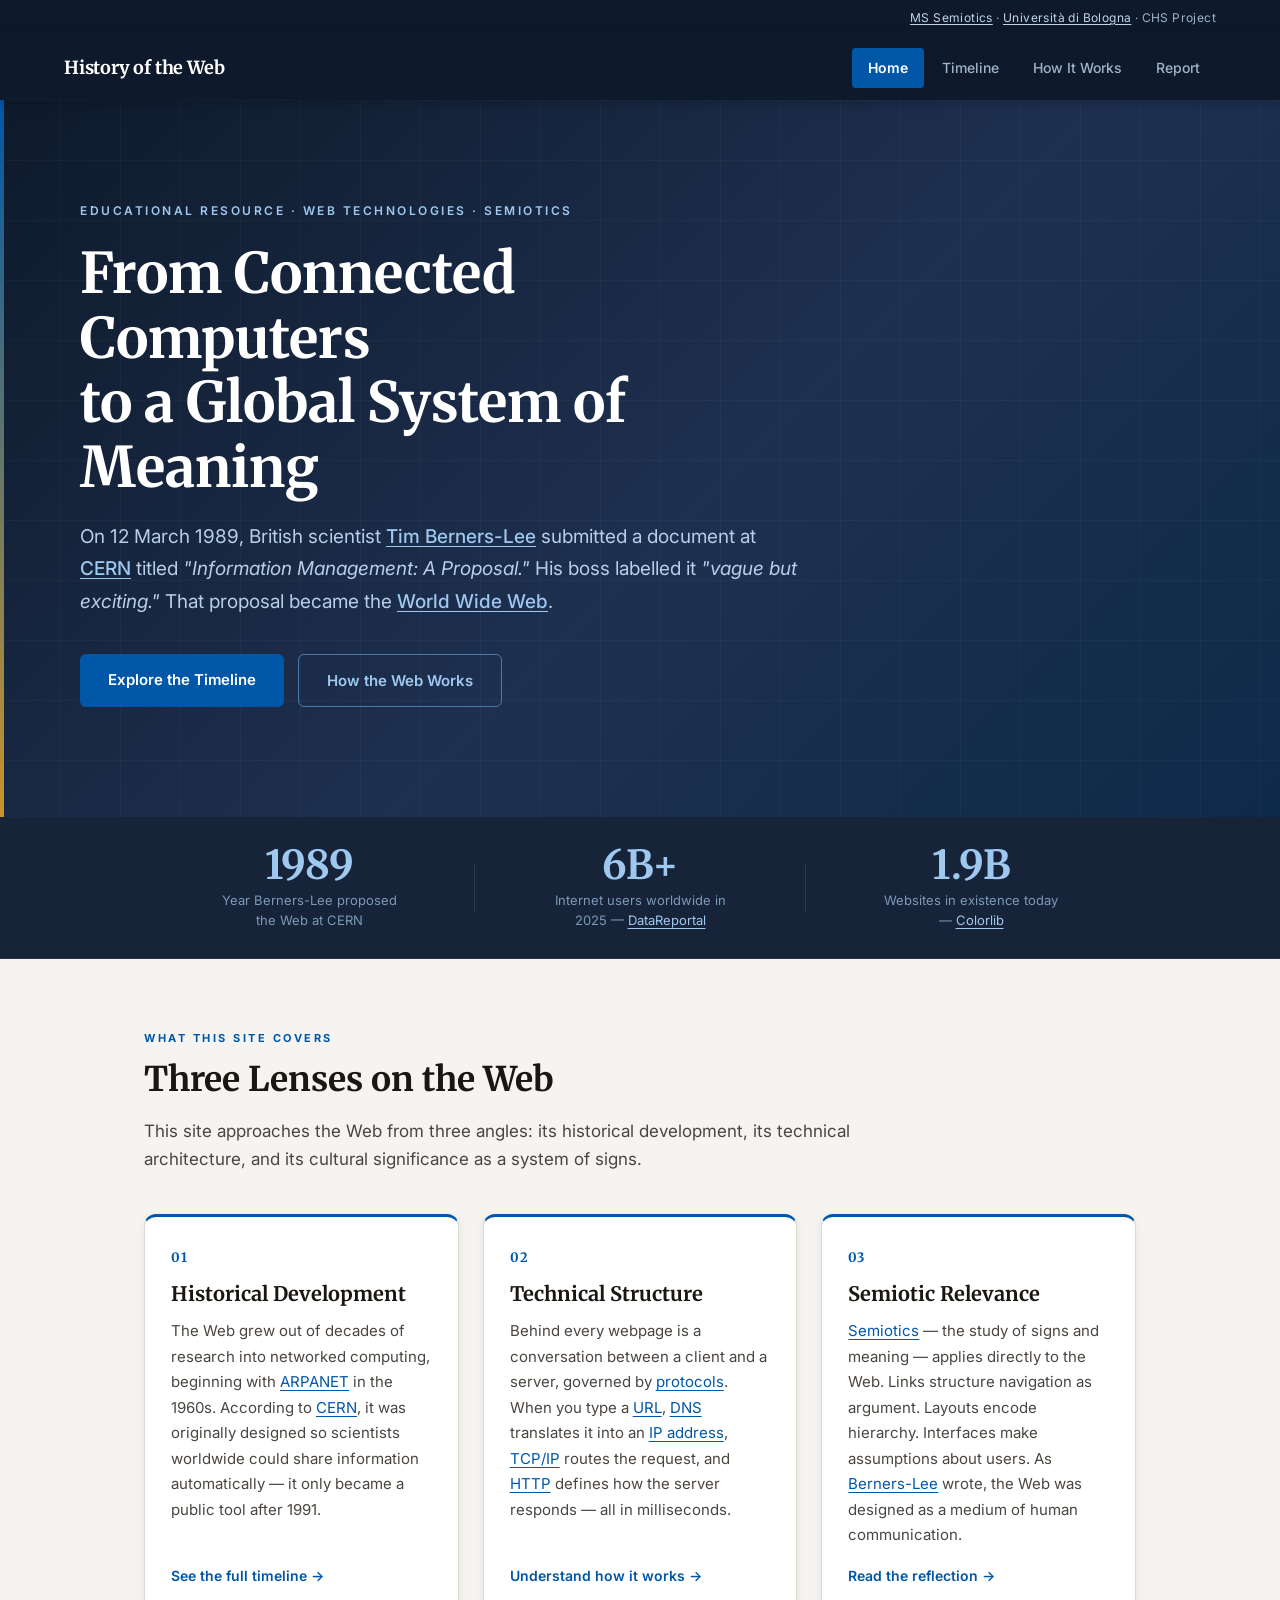
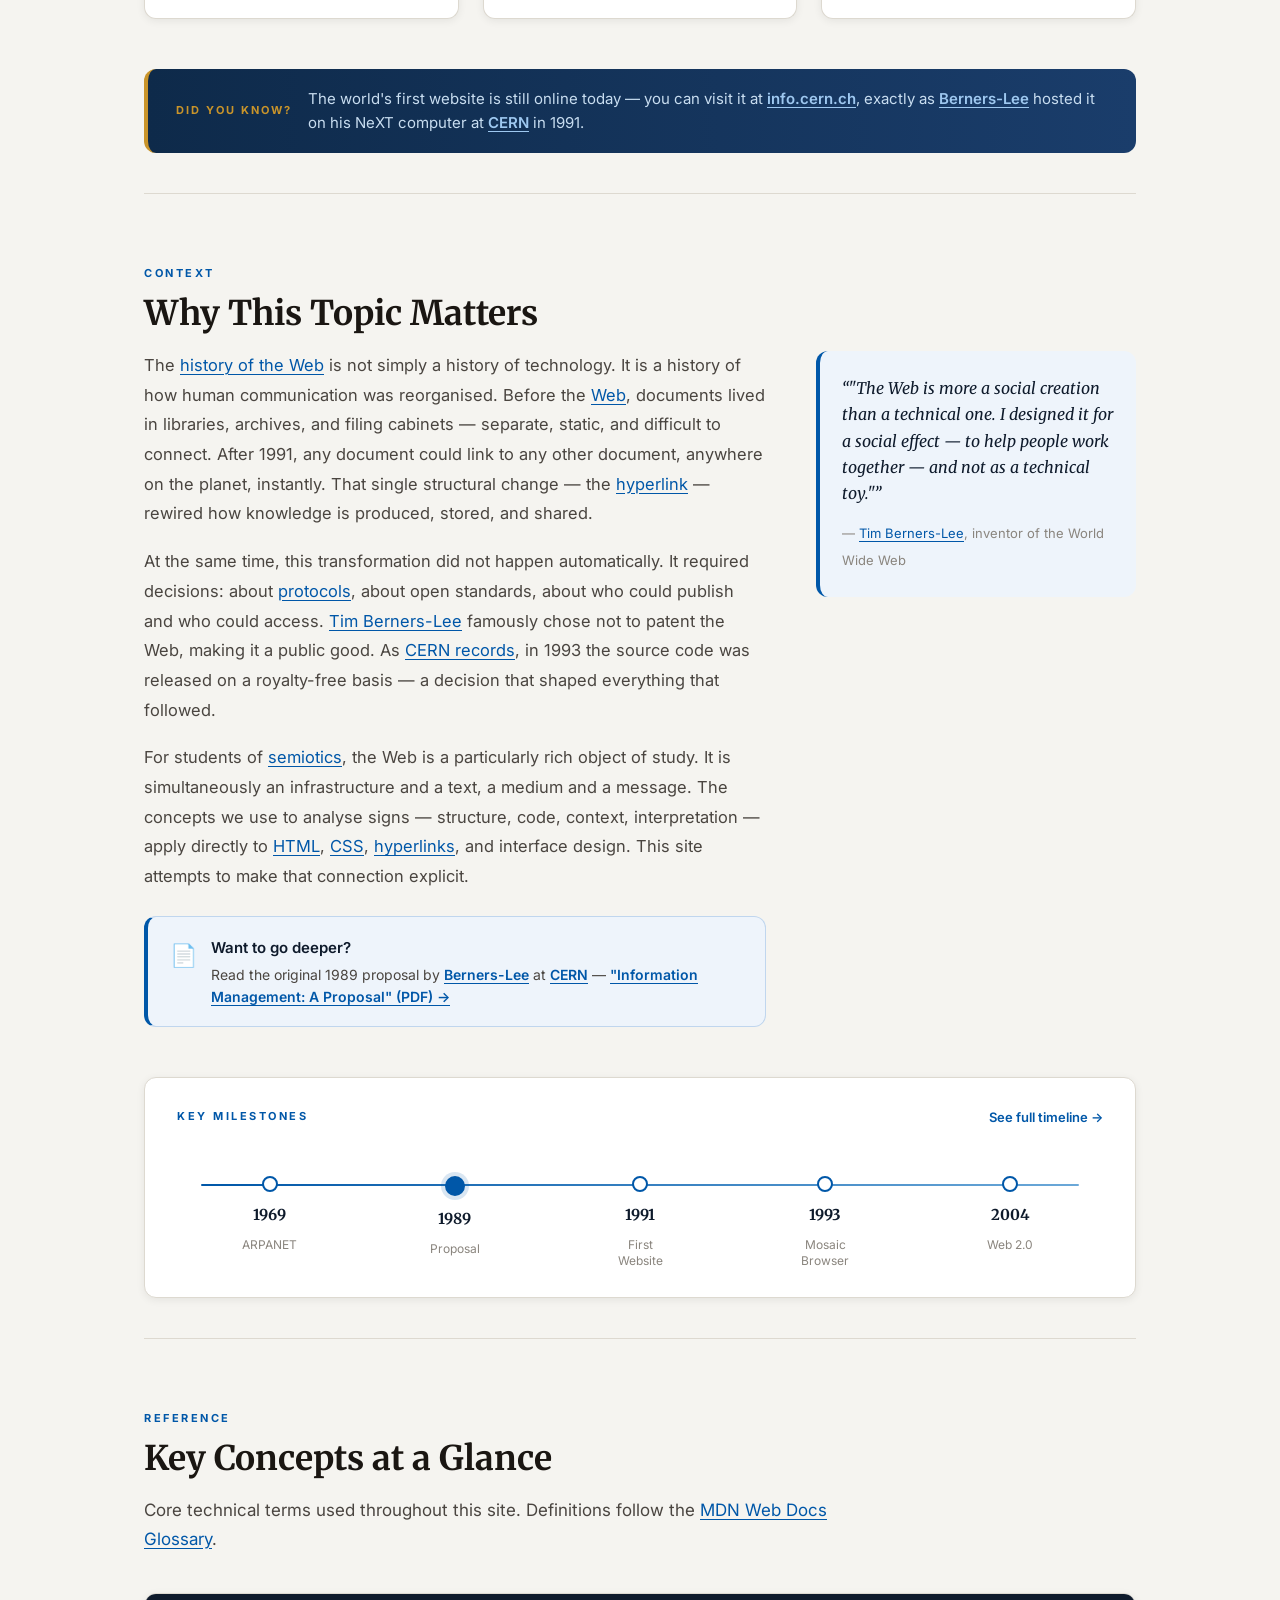
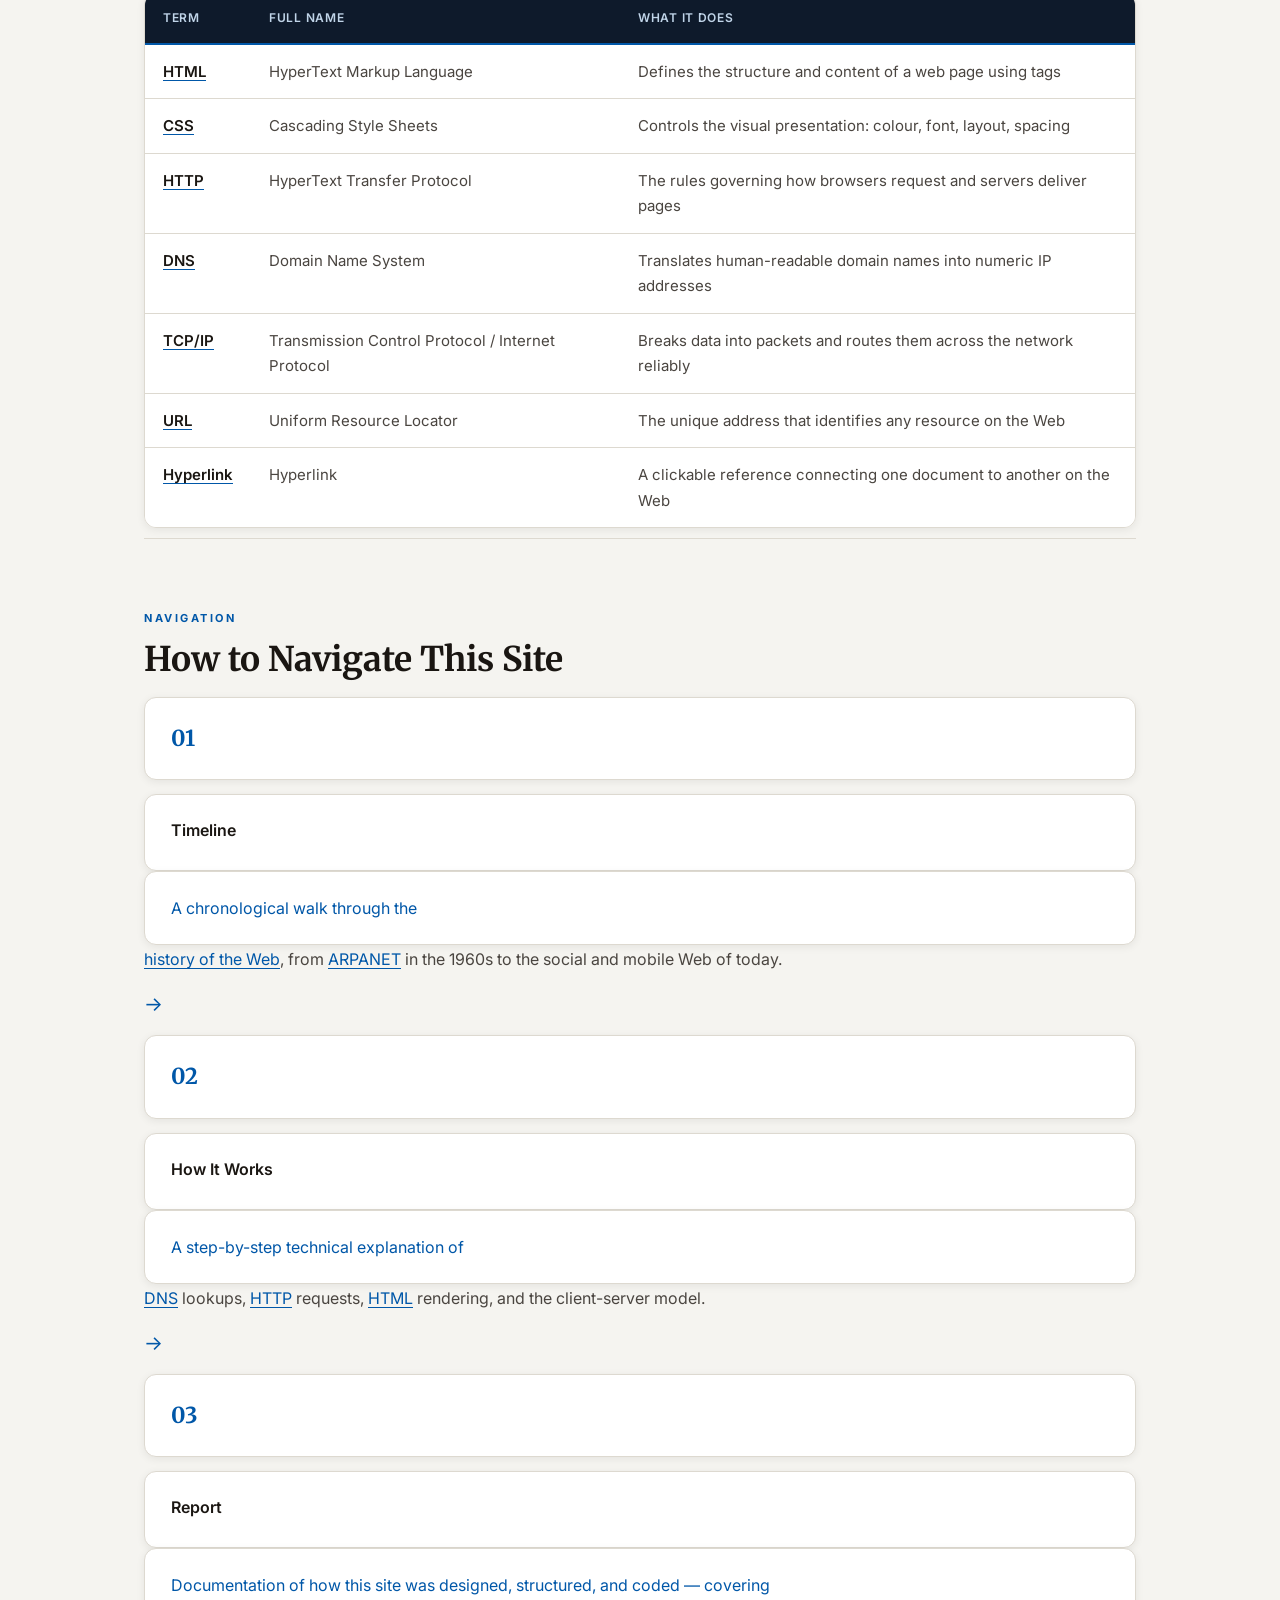
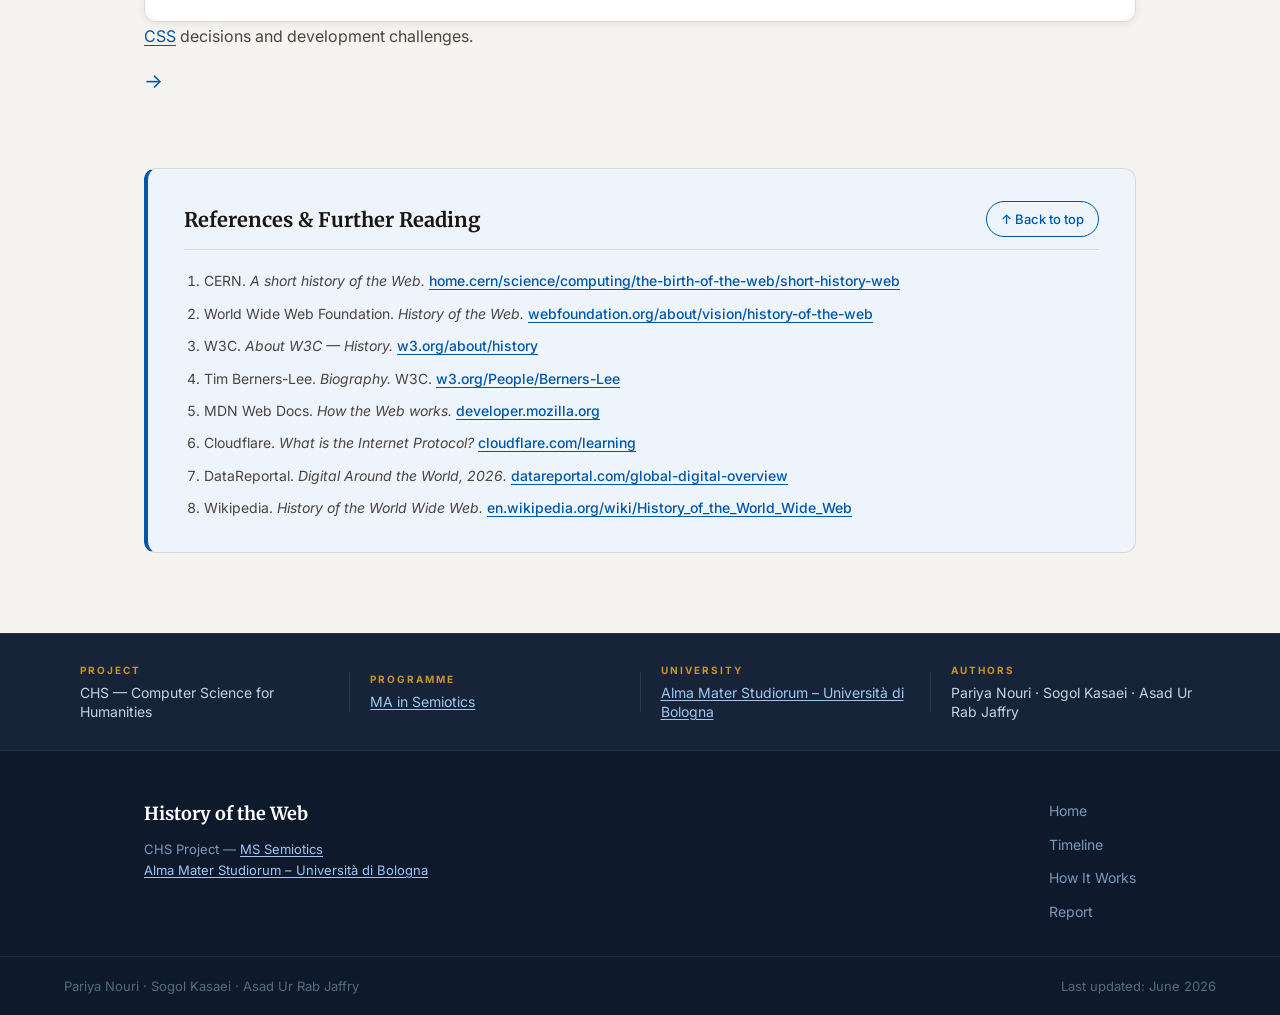
==== commit ffa2f7fd: "Update index.html" ====
--- a/index.html
+++ b/index.html
@@ -13,7 +13,11 @@
 
   <!-- ===== TOP BAR ===== -->
   <div class="topbar">
-    <span><a href="https://www.unibo.it/en/study/second-cycle-degree/programme/2026/6824" target="_blank" rel="noopener noreferrer">MS Semiotics</a> · <a href="https://www.unibo.it/en/homepage" target="_blank" rel="noopener noreferrer">Università di Bologna</a> · CHS Project</span>
+    <span>
+      <a href="https://www.unibo.it/en/study/second-cycle-degree/programme/2026/6824" target="_blank" rel="noopener noreferrer">MS Semiotics</a>
+      · <a href="https://www.unibo.it/en/homepage" target="_blank" rel="noopener noreferrer">Università di Bologna</a>
+      · CHS Project
+    </span>
   </div>
 
   <!-- ===== NAVBAR ===== -->
@@ -34,10 +38,13 @@
       <h1 id="hero-heading">From Connected Computers<br>to a Global System of Meaning</h1>
       <p class="hero-sub">
         On 12 March 1989, British scientist
-        <a href="https://en.wikipedia.org/wiki/Tim_Berners-Lee" target="_blank" rel="noopener noreferrer">Tim Berners-Lee</a>
-        submitted a document at CERN titled <em>"Information Management: A Proposal."</em>
+        <a class="tooltip-link" href="https://en.wikipedia.org/wiki/Tim_Berners-Lee" target="_blank" rel="noopener noreferrer" data-tip="British computer scientist, inventor of the World Wide Web">Tim Berners-Lee</a>
+        submitted a document at
+        <a class="tooltip-link" href="https://home.cern/science/computing/the-birth-of-the-web" target="_blank" rel="noopener noreferrer" data-tip="European Organisation for Nuclear Research — birthplace of the Web">CERN</a>
+        titled <em>"Information Management: A Proposal."</em>
         His boss labelled it <em>"vague but exciting."</em>
-        That proposal became the <a href="https://en.wikipedia.org/wiki/World_Wide_Web" target="_blank" rel="noopener noreferrer">World Wide Web</a>.
+        That proposal became the
+        <a class="tooltip-link" href="https://en.wikipedia.org/wiki/World_Wide_Web" target="_blank" rel="noopener noreferrer" data-tip="A global system of interlinked hypertext documents accessed via the Internet">World Wide Web</a>.
       </p>
       <div class="hero-actions">
         <a class="btn-primary" href="history.html">Explore the Timeline</a>
@@ -88,9 +95,10 @@
           <h3>Historical Development</h3>
           <p>
             The Web grew out of decades of research into networked computing, beginning
-            with <a href="https://en.wikipedia.org/wiki/ARPANET" target="_blank" rel="noopener noreferrer">ARPANET</a>
+            with
+            <a class="tooltip-link" href="https://en.wikipedia.org/wiki/ARPANET" target="_blank" rel="noopener noreferrer" data-tip="Advanced Research Projects Agency Network — the first packet-switched network, forerunner of the Internet">ARPANET</a>
             in the 1960s. According to
-            <a href="https://home.cern/science/computing/the-birth-of-the-web" target="_blank" rel="noopener noreferrer">CERN</a>,
+            <a class="tooltip-link" href="https://home.cern/science/computing/the-birth-of-the-web" target="_blank" rel="noopener noreferrer" data-tip="European Organisation for Nuclear Research — birthplace of the Web">CERN</a>,
             it was originally designed so scientists worldwide could share information
             automatically — it only became a public tool after 1991.
           </p>
@@ -103,13 +111,15 @@
           <p>
             Behind every webpage is a conversation between a client and a server,
             governed by
-            <a href="https://www.cloudflare.com/learning/network-layer/internet-protocol/" target="_blank" rel="noopener noreferrer">protocols</a>.
-            When you type a URL,
-            <span class="tooltip" data-tip="Domain Name System: translates domain names into IP addresses">DNS</span>
-            translates it into an IP address,
-            <span class="tooltip" data-tip="Transmission Control Protocol / Internet Protocol: routes data in packets">TCP/IP</span>
+            <a class="tooltip-link" href="https://www.cloudflare.com/learning/network-layer/internet-protocol/" target="_blank" rel="noopener noreferrer" data-tip="Rules that define how data is formatted and transmitted across a network">protocols</a>.
+            When you type a
+            <a class="tooltip-link" href="https://developer.mozilla.org/en-US/docs/Glossary/URL" target="_blank" rel="noopener noreferrer" data-tip="Uniform Resource Locator — the unique address of any resource on the Web">URL</a>,
+            <a class="tooltip-link" href="https://developer.mozilla.org/en-US/docs/Glossary/DNS" target="_blank" rel="noopener noreferrer" data-tip="Domain Name System — translates domain names into IP addresses">DNS</a>
+            translates it into an
+            <a class="tooltip-link" href="https://en.wikipedia.org/wiki/IP_address" target="_blank" rel="noopener noreferrer" data-tip="Internet Protocol address — a numerical label identifying a device on a network">IP address</a>,
+            <a class="tooltip-link" href="https://www.cloudflare.com/learning/network-layer/internet-protocol/" target="_blank" rel="noopener noreferrer" data-tip="Transmission Control Protocol / Internet Protocol — routes data in packets across the network">TCP/IP</a>
             routes the request, and
-            <span class="tooltip" data-tip="HyperText Transfer Protocol: the rules browsers and servers use to communicate">HTTP</span>
+            <a class="tooltip-link" href="https://developer.mozilla.org/en-US/docs/Glossary/HTTP" target="_blank" rel="noopener noreferrer" data-tip="HyperText Transfer Protocol — the rules browsers and servers use to communicate">HTTP</a>
             defines how the server responds — all in milliseconds.
           </p>
           <a class="card-link" href="web-works.html">Understand how it works →</a>
@@ -119,11 +129,11 @@
           <div class="card-num">03</div>
           <h3>Semiotic Relevance</h3>
           <p>
-            <a href="https://en.wikipedia.org/wiki/Semiotics" target="_blank" rel="noopener noreferrer">Semiotics</a>
+            <a class="tooltip-link" href="https://en.wikipedia.org/wiki/Semiotics" target="_blank" rel="noopener noreferrer" data-tip="The study of signs, symbols, and how meaning is communicated">Semiotics</a>
             — the study of signs and meaning — applies directly to the Web. Links
             structure navigation as argument. Layouts encode hierarchy. Interfaces
             make assumptions about users. As
-            <a href="https://www.w3.org/People/Berners-Lee/" target="_blank" rel="noopener noreferrer">Berners-Lee</a>
+            <a class="tooltip-link" href="https://www.w3.org/People/Berners-Lee/" target="_blank" rel="noopener noreferrer" data-tip="British computer scientist, inventor of the World Wide Web">Berners-Lee</a>
             wrote, the Web was designed as a medium of human communication.
           </p>
           <a class="card-link" href="report.html">Read the reflection →</a>
@@ -137,13 +147,17 @@
       <span class="dyk-text">
         The world's first website is still online today — you can visit it at
         <a href="http://info.cern.ch" target="_blank" rel="noopener noreferrer">info.cern.ch</a>,
-        exactly as Berners-Lee hosted it on his NeXT computer at CERN in 1991.
+        exactly as
+        <a class="tooltip-link" href="https://en.wikipedia.org/wiki/Tim_Berners-Lee" target="_blank" rel="noopener noreferrer" data-tip="British computer scientist, inventor of the World Wide Web">Berners-Lee</a>
+        hosted it on his NeXT computer at
+        <a class="tooltip-link" href="https://home.cern/science/computing/the-birth-of-the-web" target="_blank" rel="noopener noreferrer" data-tip="European Organisation for Nuclear Research — birthplace of the Web">CERN</a>
+        in 1991.
       </span>
     </div>
 
     <hr class="divider">
 
-    <!-- ── SECTION: Why This Topic Matters + IMAGE ── -->
+    <!-- ── SECTION: Why This Topic Matters ── -->
     <section class="section" aria-labelledby="why-heading">
       <div class="section-label">Context</div>
       <h2 id="why-heading" class="section-heading">Why This Topic Matters</h2>
@@ -152,38 +166,40 @@
         <div class="prose-body">
 
           <p>
-            The <a href="https://home.cern/science/computing/the-birth-of-the-web/short-history-web" target="_blank" rel="noopener noreferrer">history of the Web</a>
+            The
+            <a class="tooltip-link" href="https://home.cern/science/computing/the-birth-of-the-web/short-history-web" target="_blank" rel="noopener noreferrer" data-tip="Read the full short history of the Web on CERN's official site">history of the Web</a>
             is not simply a history of technology. It is a history of how human communication
             was reorganised. Before the
-            <a href="https://en.wikipedia.org/wiki/World_Wide_Web" target="_blank" rel="noopener noreferrer">Web</a>,
+            <a class="tooltip-link" href="https://en.wikipedia.org/wiki/World_Wide_Web" target="_blank" rel="noopener noreferrer" data-tip="A global system of interlinked hypertext documents accessed via the Internet">Web</a>,
             documents lived in libraries, archives, and filing cabinets — separate, static,
             and difficult to connect. After 1991, any document could link to any other
             document, anywhere on the planet, instantly. That single structural change —
-            the <a href="https://en.wikipedia.org/wiki/Hyperlink" target="_blank" rel="noopener noreferrer">hyperlink</a>
+            the
+            <a class="tooltip-link" href="https://en.wikipedia.org/wiki/Hyperlink" target="_blank" rel="noopener noreferrer" data-tip="A clickable reference connecting one document to another anywhere on the Web">hyperlink</a>
             — rewired how knowledge is produced, stored, and shared.
           </p>
 
           <p>
             At the same time, this transformation did not happen automatically. It required
             decisions: about
-            <a href="https://www.cloudflare.com/learning/network-layer/internet-protocol/" target="_blank" rel="noopener noreferrer">protocols</a>,
+            <a class="tooltip-link" href="https://www.cloudflare.com/learning/network-layer/internet-protocol/" target="_blank" rel="noopener noreferrer" data-tip="Rules that define how data is formatted and transmitted across a network">protocols</a>,
             about open standards, about who could publish and who could access.
-            <a href="https://en.wikipedia.org/wiki/Tim_Berners-Lee" target="_blank" rel="noopener noreferrer">Tim Berners-Lee</a>
+            <a class="tooltip-link" href="https://en.wikipedia.org/wiki/Tim_Berners-Lee" target="_blank" rel="noopener noreferrer" data-tip="British computer scientist, inventor of the World Wide Web">Tim Berners-Lee</a>
             famously chose not to patent the Web, making it a public good. As
-            <a href="https://home.web.cern.ch/news/news/computing/world-wide-web-born-cern-25-years-ago" target="_blank" rel="noopener noreferrer">CERN records</a>,
+            <a class="tooltip-link" href="https://home.web.cern.ch/news/news/computing/world-wide-web-born-cern-25-years-ago" target="_blank" rel="noopener noreferrer" data-tip="CERN's official record of the Web's 25th anniversary — covering its release into the public domain">CERN records</a>,
             in 1993 the source code was released on a royalty-free basis — a decision
             that shaped everything that followed.
           </p>
 
           <p>
             For students of
-            <a href="https://en.wikipedia.org/wiki/Semiotics" target="_blank" rel="noopener noreferrer">semiotics</a>,
+            <a class="tooltip-link" href="https://en.wikipedia.org/wiki/Semiotics" target="_blank" rel="noopener noreferrer" data-tip="The study of signs, symbols, and how meaning is communicated">semiotics</a>,
             the Web is a particularly rich object of study. It is simultaneously an
             infrastructure and a text, a medium and a message. The concepts we use to
             analyse signs — structure, code, context, interpretation — apply directly to
-            <span class="tooltip" data-tip="HyperText Markup Language: defines the structure of a web page"><a href="https://en.wikipedia.org/wiki/HTML" target="_blank" rel="noopener noreferrer">HTML</a></span>,
-            <span class="tooltip" data-tip="Cascading Style Sheets: controls the visual appearance of a page"><a href="https://en.wikipedia.org/wiki/CSS" target="_blank" rel="noopener noreferrer">CSS</a></span>,
-            <a href="https://en.wikipedia.org/wiki/Hyperlink" target="_blank" rel="noopener noreferrer">hyperlinks</a>,
+            <a class="tooltip-link" href="https://en.wikipedia.org/wiki/HTML" target="_blank" rel="noopener noreferrer" data-tip="HyperText Markup Language — defines the structure of a web page">HTML</a>,
+            <a class="tooltip-link" href="https://en.wikipedia.org/wiki/CSS" target="_blank" rel="noopener noreferrer" data-tip="Cascading Style Sheets — controls the visual appearance of a page">CSS</a>,
+            <a class="tooltip-link" href="https://en.wikipedia.org/wiki/Hyperlink" target="_blank" rel="noopener noreferrer" data-tip="A clickable reference connecting one document to another anywhere on the Web">hyperlinks</a>,
             and interface design. This site attempts to make that connection explicit.
           </p>
 
@@ -193,7 +209,11 @@
             <div>
               <strong>Want to go deeper?</strong>
               <p>
-                Read the original 1989 proposal by Berners-Lee at CERN —
+                Read the original 1989 proposal by
+                <a class="tooltip-link" href="https://en.wikipedia.org/wiki/Tim_Berners-Lee" target="_blank" rel="noopener noreferrer" data-tip="British computer scientist, inventor of the World Wide Web">Berners-Lee</a>
+                at
+                <a class="tooltip-link" href="https://home.cern/science/computing/the-birth-of-the-web" target="_blank" rel="noopener noreferrer" data-tip="European Organisation for Nuclear Research — birthplace of the Web">CERN</a>
+                —
                 <a href="https://cds.cern.ch/record/369245/files/ARCH-WWW-4-010.pdf" target="_blank" rel="noopener noreferrer">
                   "Information Management: A Proposal" (PDF) →
                 </a>
@@ -208,11 +228,12 @@
           <blockquote class="pull-quote">
             <p>"The Web is more a social creation than a technical one. I designed it for a social
             effect — to help people work together — and not as a technical toy."</p>
-            <cite>— <a href="https://www.w3.org/People/Berners-Lee/" target="_blank" rel="noopener noreferrer">Tim Berners-Lee</a>,
-            inventor of the World Wide Web</cite>
+            <cite>—
+              <a class="tooltip-link" href="https://www.w3.org/People/Berners-Lee/" target="_blank" rel="noopener noreferrer" data-tip="British computer scientist, inventor of the World Wide Web">Tim Berners-Lee</a>,
+              inventor of the World Wide Web
+            </cite>
           </blockquote>
 
-          <!-- Image 1: The original NeXT computer -->
           <figure class="side-figure">
             <img
               src="https://home.cern/wp-content/uploads/2026/03/bernerslee_1.jpg-1024x657.webp"
@@ -269,7 +290,7 @@
 
     <hr class="divider">
 
-    <!-- ── SECTION: Key Concepts + IMAGE ── -->
+    <!-- ── SECTION: Key Concepts ── -->
     <section class="section" aria-labelledby="concepts-heading">
       <div class="section-label">Reference</div>
       <h2 id="concepts-heading" class="section-heading">Key Concepts at a Glance</h2>
@@ -278,7 +299,6 @@
         <a href="https://developer.mozilla.org/en-US/docs/Glossary" target="_blank" rel="noopener noreferrer">MDN Web Docs Glossary</a>.
       </p>
 
-      <!-- Image 2: First website screenshot -->
       <figure class="inline-figure">
         <img
           src="https://home.cern/wp-content/uploads/2026/04/image-1024x761.png"
@@ -287,8 +307,11 @@
           onerror="this.parentElement.style.display='none'"
         >
         <figcaption>
-          The first web browser, <em>WorldWideWeb</em>, running on a NeXT computer at CERN, 1993.
-          The interface already featured clickable hyperlinks and text formatting.
+          The first web browser, <em>WorldWideWeb</em>, running on a NeXT computer at
+          <a class="tooltip-link" href="https://home.cern/science/computing/the-birth-of-the-web" target="_blank" rel="noopener noreferrer" data-tip="European Organisation for Nuclear Research — birthplace of the Web">CERN</a>,
+          1993. The interface already featured clickable
+          <a class="tooltip-link" href="https://en.wikipedia.org/wiki/Hyperlink" target="_blank" rel="noopener noreferrer" data-tip="A clickable reference connecting one document to another anywhere on the Web">hyperlinks</a>
+          and text formatting.
           <a href="https://home.cern/science/computing/the-birth-of-the-web/short-history-web" target="_blank" rel="noopener noreferrer">© CERN</a>
         </figcaption>
       </figure>
@@ -304,37 +327,37 @@
           </thead>
           <tbody>
             <tr>
-              <td><a href="https://en.wikipedia.org/wiki/HTML" target="_blank" rel="noopener noreferrer"><strong>HTML</strong></a></td>
+              <td><a class="tooltip-link" href="https://en.wikipedia.org/wiki/HTML" target="_blank" rel="noopener noreferrer" data-tip="HyperText Markup Language — defines the structure of a web page"><strong>HTML</strong></a></td>
               <td>HyperText Markup Language</td>
               <td>Defines the structure and content of a web page using tags</td>
             </tr>
             <tr>
-              <td><a href="https://en.wikipedia.org/wiki/CSS" target="_blank" rel="noopener noreferrer"><strong>CSS</strong></a></td>
+              <td><a class="tooltip-link" href="https://en.wikipedia.org/wiki/CSS" target="_blank" rel="noopener noreferrer" data-tip="Cascading Style Sheets — controls the visual appearance of a page"><strong>CSS</strong></a></td>
               <td>Cascading Style Sheets</td>
               <td>Controls the visual presentation: colour, font, layout, spacing</td>
             </tr>
             <tr>
-              <td><a href="https://developer.mozilla.org/en-US/docs/Glossary/HTTP" target="_blank" rel="noopener noreferrer"><strong>HTTP</strong></a></td>
+              <td><a class="tooltip-link" href="https://developer.mozilla.org/en-US/docs/Glossary/HTTP" target="_blank" rel="noopener noreferrer" data-tip="HyperText Transfer Protocol — the rules browsers and servers use to communicate"><strong>HTTP</strong></a></td>
               <td>HyperText Transfer Protocol</td>
               <td>The rules governing how browsers request and servers deliver pages</td>
             </tr>
             <tr>
-              <td><a href="https://developer.mozilla.org/en-US/docs/Glossary/DNS" target="_blank" rel="noopener noreferrer"><strong>DNS</strong></a></td>
+              <td><a class="tooltip-link" href="https://developer.mozilla.org/en-US/docs/Glossary/DNS" target="_blank" rel="noopener noreferrer" data-tip="Domain Name System — translates domain names into IP addresses"><strong>DNS</strong></a></td>
               <td>Domain Name System</td>
               <td>Translates human-readable domain names into numeric IP addresses</td>
             </tr>
             <tr>
-              <td><a href="https://www.cloudflare.com/learning/network-layer/internet-protocol/" target="_blank" rel="noopener noreferrer"><strong>TCP/IP</strong></a></td>
+              <td><a class="tooltip-link" href="https://www.cloudflare.com/learning/network-layer/internet-protocol/" target="_blank" rel="noopener noreferrer" data-tip="Transmission Control Protocol / Internet Protocol — routes data in packets across the network"><strong>TCP/IP</strong></a></td>
               <td>Transmission Control Protocol / Internet Protocol</td>
               <td>Breaks data into packets and routes them across the network reliably</td>
             </tr>
             <tr>
-              <td><a href="https://developer.mozilla.org/en-US/docs/Glossary/URL" target="_blank" rel="noopener noreferrer"><strong>URL</strong></a></td>
+              <td><a class="tooltip-link" href="https://developer.mozilla.org/en-US/docs/Glossary/URL" target="_blank" rel="noopener noreferrer" data-tip="Uniform Resource Locator — the unique address of any resource on the Web"><strong>URL</strong></a></td>
               <td>Uniform Resource Locator</td>
               <td>The unique address that identifies any resource on the Web</td>
             </tr>
             <tr>
-              <td><a href="https://en.wikipedia.org/wiki/Hyperlink" target="_blank" rel="noopener noreferrer"><strong>Hyperlink</strong></a></td>
+              <td><a class="tooltip-link" href="https://en.wikipedia.org/wiki/Hyperlink" target="_blank" rel="noopener noreferrer" data-tip="A clickable reference connecting one document to another anywhere on the Web"><strong>Hyperlink</strong></a></td>
               <td>Hyperlink</td>
               <td>A clickable reference connecting one document to another on the Web</td>
             </tr>
@@ -354,7 +377,11 @@
           <span class="nav-card-num">01</span>
           <div>
             <strong>Timeline</strong>
-            <p>A chronological walk through the history of the Web, from ARPANET in the 1960s to the social and mobile Web of today.</p>
+            <p>A chronological walk through the
+              <a class="tooltip-link" href="https://home.cern/science/computing/the-birth-of-the-web/short-history-web" target="_blank" rel="noopener noreferrer" data-tip="Read the short history of the Web on CERN's official site">history of the Web</a>,
+              from
+              <a class="tooltip-link" href="https://en.wikipedia.org/wiki/ARPANET" target="_blank" rel="noopener noreferrer" data-tip="Advanced Research Projects Agency Network — forerunner of the Internet">ARPANET</a>
+              in the 1960s to the social and mobile Web of today.</p>
           </div>
           <span class="nav-card-arrow">→</span>
         </a>
@@ -362,7 +389,13 @@
           <span class="nav-card-num">02</span>
           <div>
             <strong>How It Works</strong>
-            <p>A step-by-step technical explanation of DNS lookups, HTTP requests, HTML rendering, and the client-server model.</p>
+            <p>A step-by-step technical explanation of
+              <a class="tooltip-link" href="https://developer.mozilla.org/en-US/docs/Glossary/DNS" target="_blank" rel="noopener noreferrer" data-tip="Domain Name System — translates domain names into IP addresses">DNS</a>
+              lookups,
+              <a class="tooltip-link" href="https://developer.mozilla.org/en-US/docs/Glossary/HTTP" target="_blank" rel="noopener noreferrer" data-tip="HyperText Transfer Protocol — the rules browsers and servers use to communicate">HTTP</a>
+              requests,
+              <a class="tooltip-link" href="https://en.wikipedia.org/wiki/HTML" target="_blank" rel="noopener noreferrer" data-tip="HyperText Markup Language — defines the structure of a web page">HTML</a>
+              rendering, and the client-server model.</p>
           </div>
           <span class="nav-card-arrow">→</span>
         </a>
@@ -370,7 +403,9 @@
           <span class="nav-card-num">03</span>
           <div>
             <strong>Report</strong>
-            <p>Documentation of how this site was designed, structured, and coded — covering CSS decisions and development challenges.</p>
+            <p>Documentation of how this site was designed, structured, and coded — covering
+              <a class="tooltip-link" href="https://en.wikipedia.org/wiki/CSS" target="_blank" rel="noopener noreferrer" data-tip="Cascading Style Sheets — controls the visual appearance of a page">CSS</a>
+              decisions and development challenges.</p>
           </div>
           <span class="nav-card-arrow">→</span>
         </a>
@@ -423,12 +458,16 @@
       <div class="about-sep"></div>
       <div class="about-block">
         <span class="about-label">Programme</span>
-        <span class="about-value"><a href="https://www.unibo.it/en/study/second-cycle-degree/programme/2026/6824" target="_blank" rel="noopener noreferrer">MA in Semiotics</a></span>
+        <span class="about-value">
+          <a href="https://www.unibo.it/en/study/second-cycle-degree/programme/2026/6824" target="_blank" rel="noopener noreferrer">MA in Semiotics</a>
+        </span>
       </div>
       <div class="about-sep"></div>
       <div class="about-block">
         <span class="about-label">University</span>
-        <span class="about-value"><a href="https://www.unibo.it/en/homepage" target="_blank" rel="noopener noreferrer">Alma Mater Studiorum – Università di Bologna</a></span>
+        <span class="about-value">
+          <a href="https://www.unibo.it/en/homepage" target="_blank" rel="noopener noreferrer">Alma Mater Studiorum – Università di Bologna</a>
+        </span>
       </div>
       <div class="about-sep"></div>
       <div class="about-block">
@@ -443,7 +482,10 @@
     <div class="footer-inner">
       <div class="footer-brand">
         <span class="footer-logo">History of the Web</span>
-        <p>CHS Project — <a href="https://www.unibo.it/en/study/second-cycle-degree/programme/2026/6824" target="_blank" rel="noopener noreferrer">MS Semiotics</a><br><a href="https://www.unibo.it/en/homepage" target="_blank" rel="noopener noreferrer">Alma Mater Studiorum – Università di Bologna</a></p>
+        <p>CHS Project —
+          <a href="https://www.unibo.it/en/study/second-cycle-degree/programme/2026/6824" target="_blank" rel="noopener noreferrer">MS Semiotics</a><br>
+          <a href="https://www.unibo.it/en/homepage" target="_blank" rel="noopener noreferrer">Alma Mater Studiorum – Università di Bologna</a>
+        </p>
       </div>
       <nav class="footer-nav" aria-label="Footer navigation">
         <a href="index.html">Home</a>
--- a/styles.css
+++ b/styles.css
@@ -1138,6 +1138,27 @@
   line-height: 1.4;
 }
 
+.about-value a {
+  color: #9ec8f0;
+  text-decoration: underline;
+  text-underline-offset: 2px;
+}
+.about-value a:hover { color: #ffffff; }
+
+.topbar a {
+  color: #c0d4e8;
+  text-decoration: underline;
+  text-underline-offset: 2px;
+}
+.topbar a:hover { color: #ffffff; }
+
+.footer-brand p a {
+  color: #9ec8f0;
+  text-decoration: underline;
+  text-underline-offset: 2px;
+}
+.footer-brand p a:hover { color: #ffffff; }
+
 .about-sep {
   width: 1px;
   height: 40px;
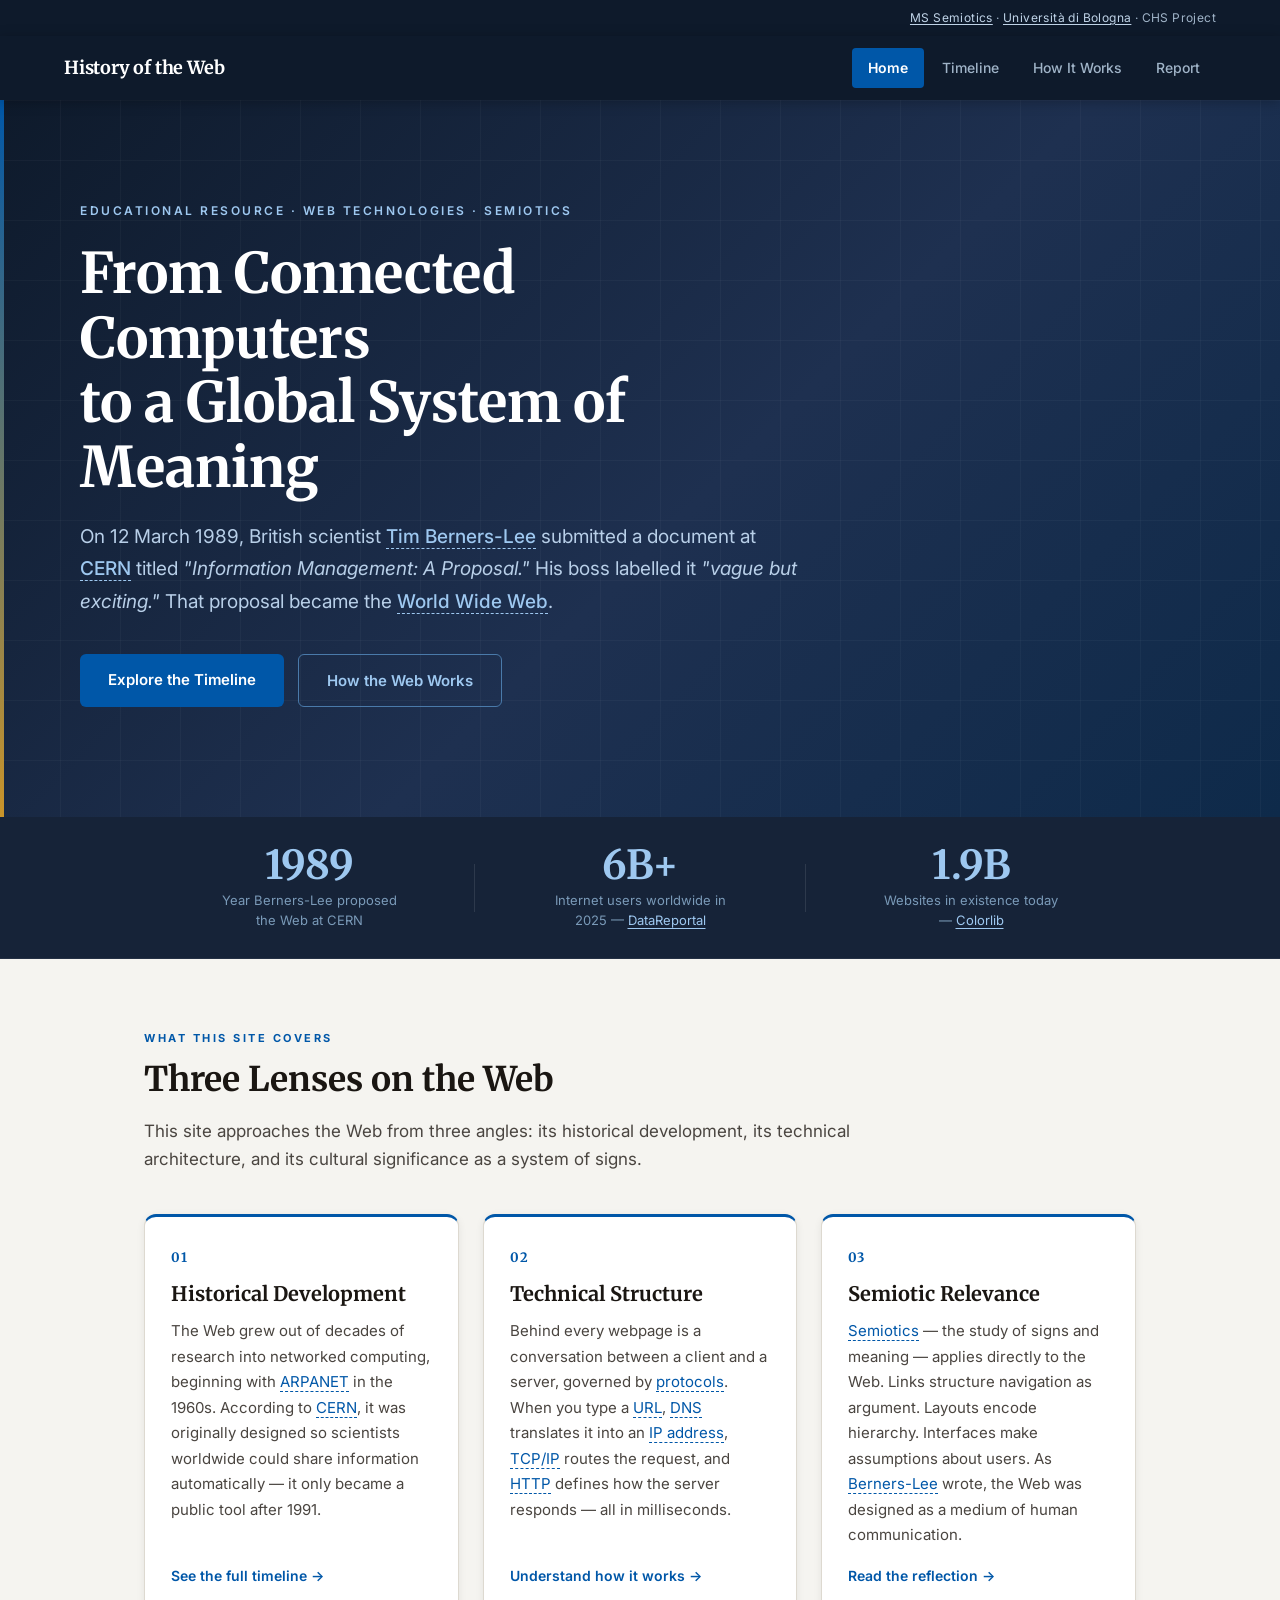
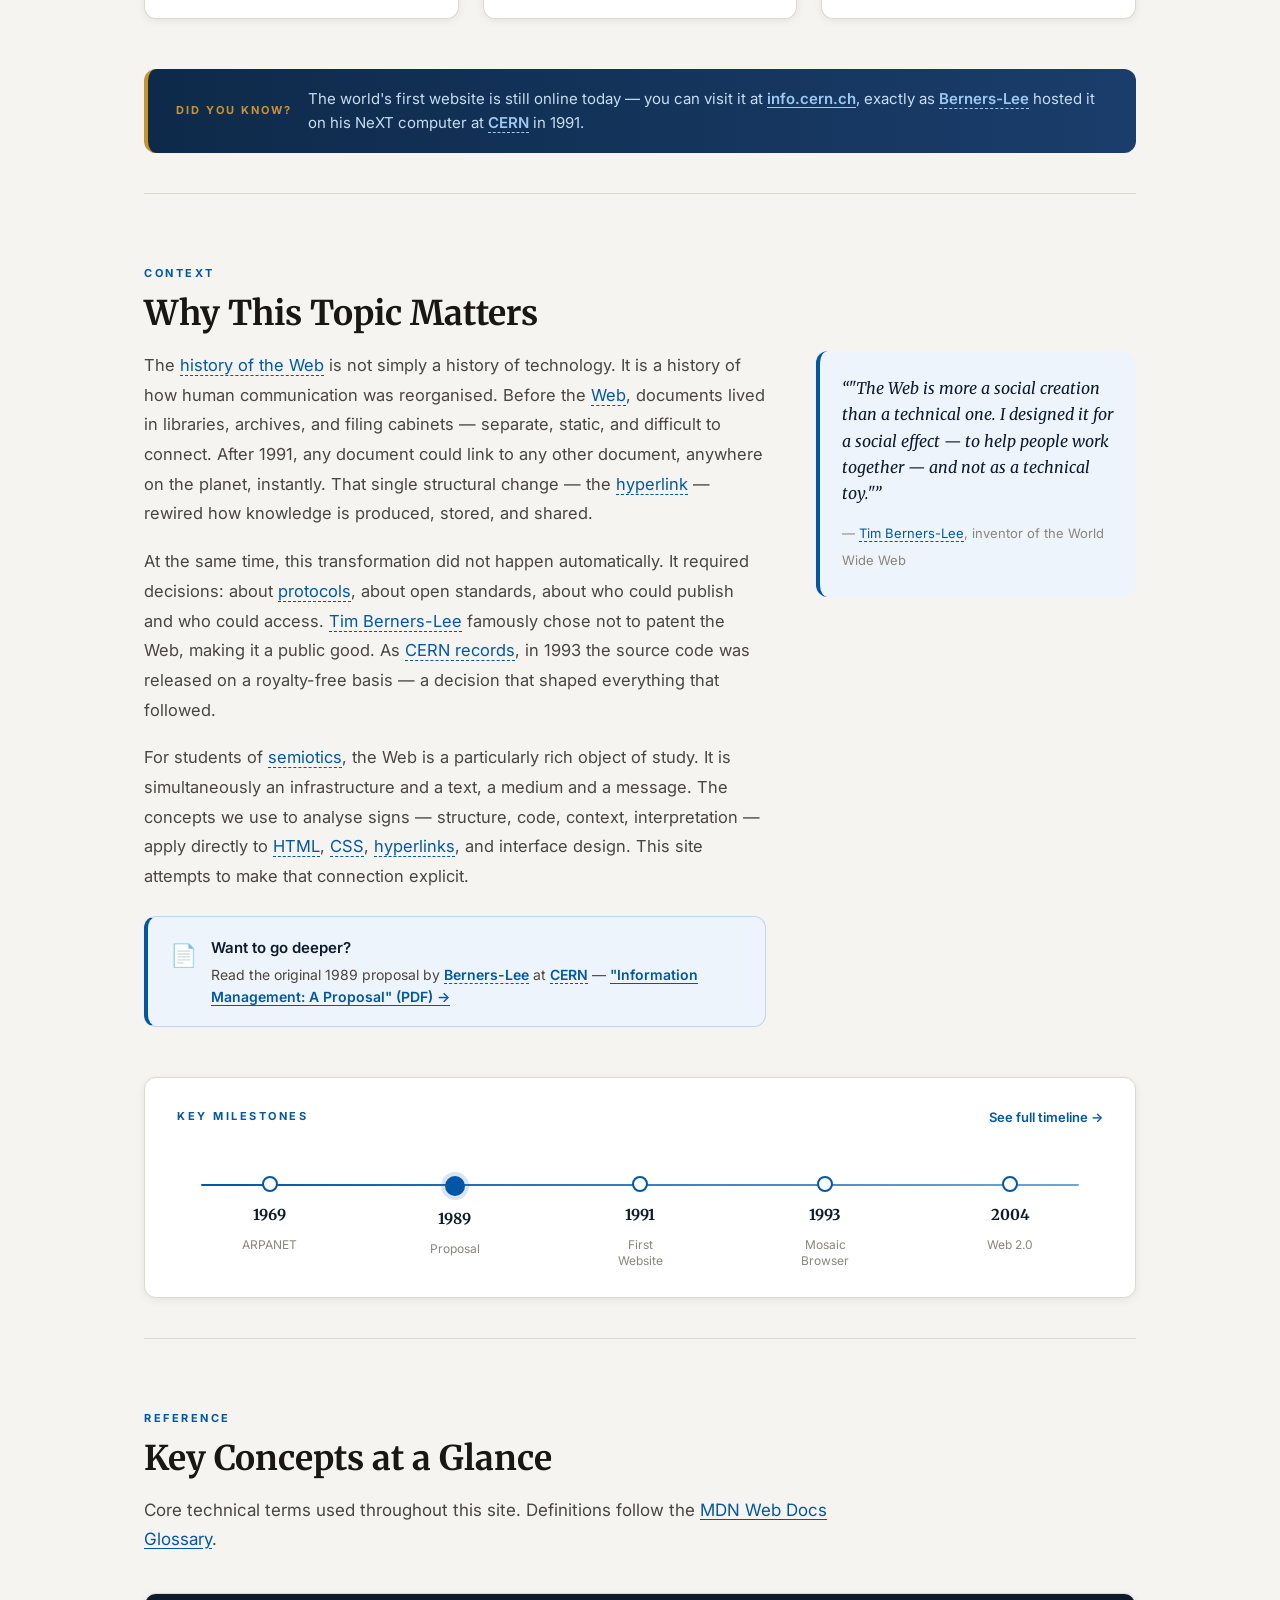
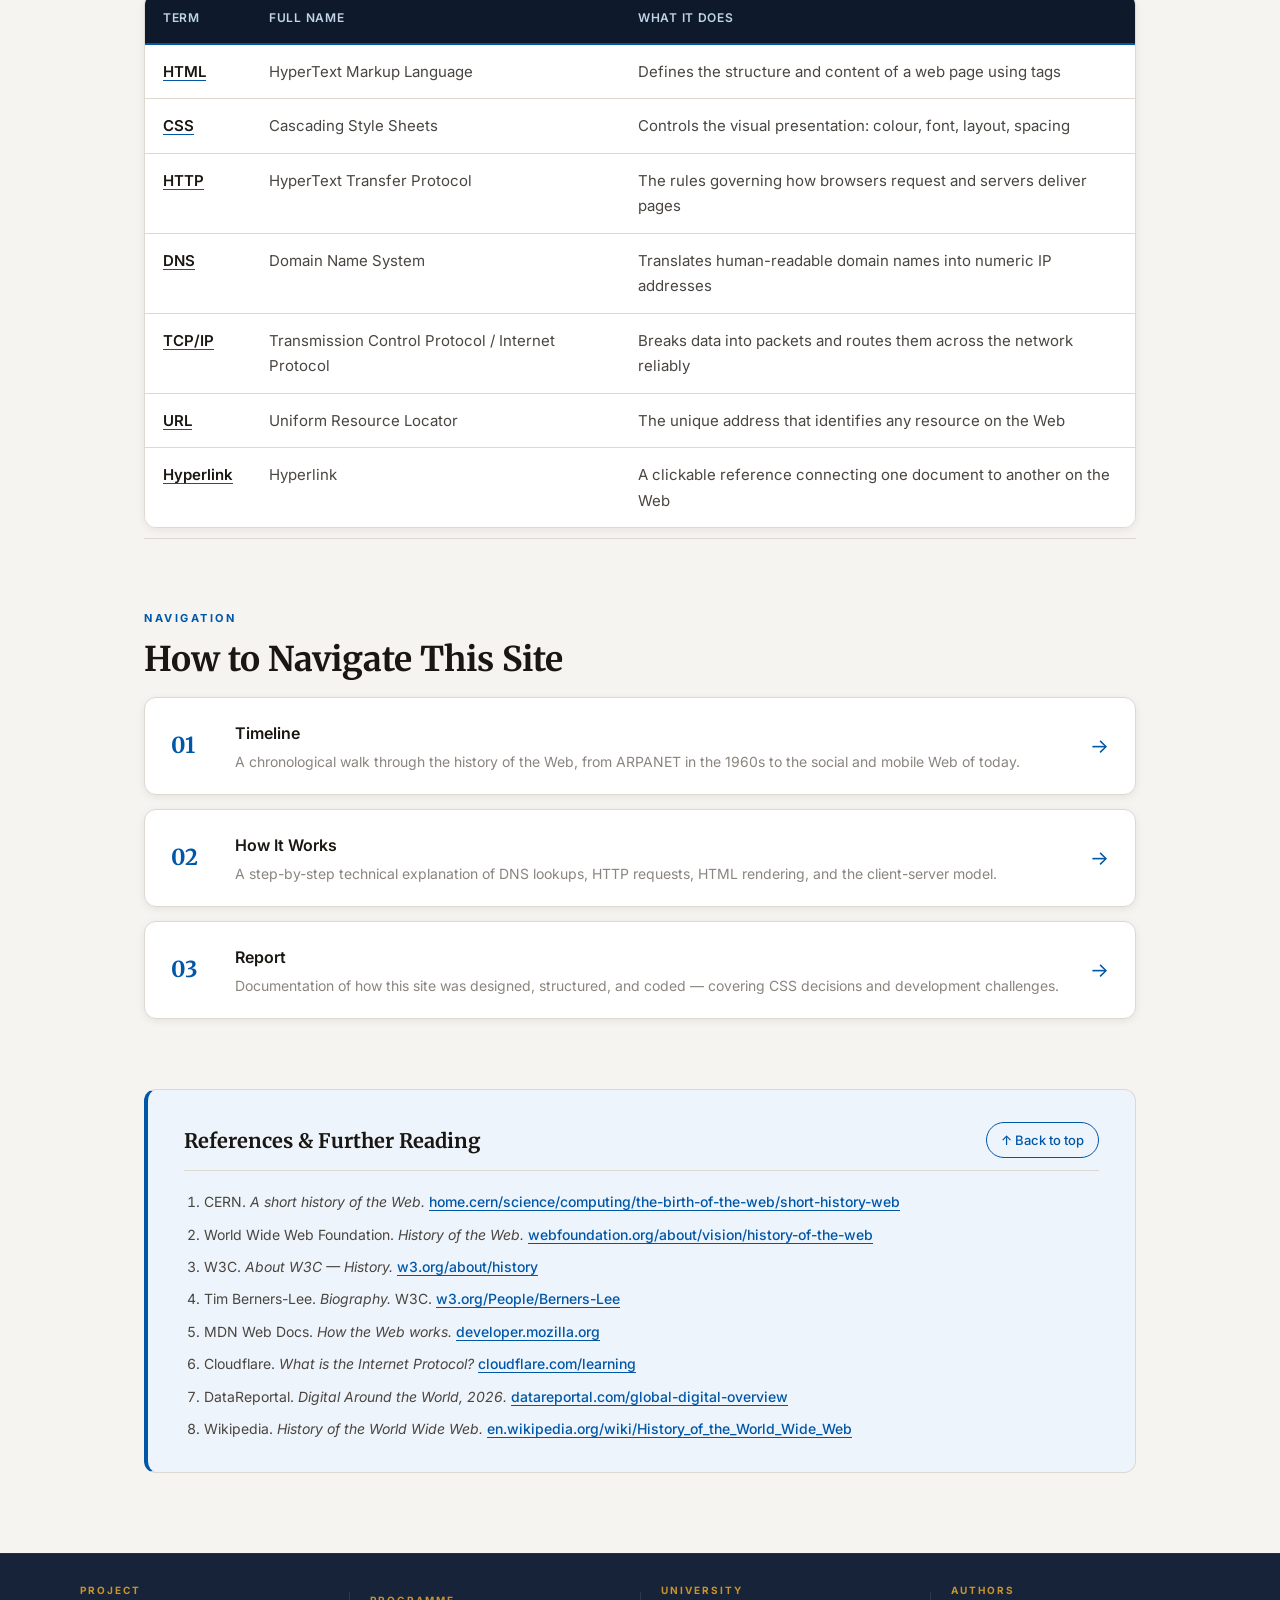
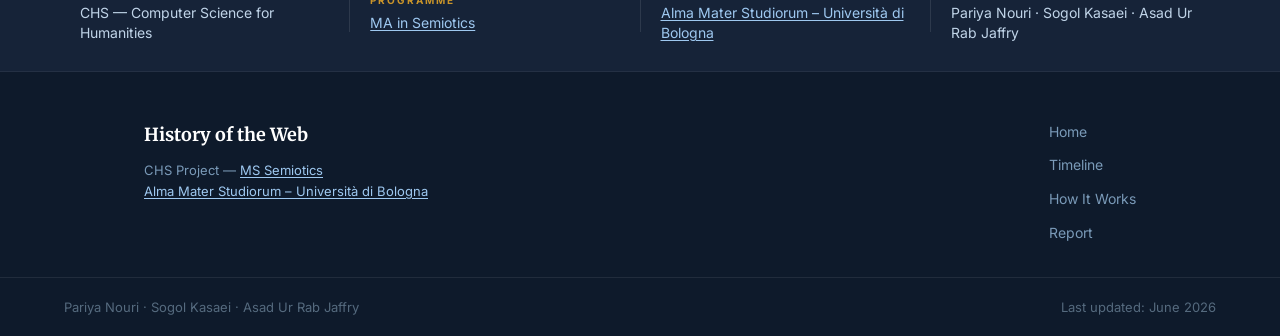
==== commit 5899802f: "Update index.html" ====
--- a/index.html
+++ b/index.html
@@ -327,37 +327,37 @@
           </thead>
           <tbody>
             <tr>
-              <td><a class="tooltip-link" href="https://en.wikipedia.org/wiki/HTML" target="_blank" rel="noopener noreferrer" data-tip="HyperText Markup Language — defines the structure of a web page"><strong>HTML</strong></a></td>
+              <td><a href="https://en.wikipedia.org/wiki/HTML" target="_blank" rel="noopener noreferrer"><strong>HTML</strong></a></td>
               <td>HyperText Markup Language</td>
               <td>Defines the structure and content of a web page using tags</td>
             </tr>
             <tr>
-              <td><a class="tooltip-link" href="https://en.wikipedia.org/wiki/CSS" target="_blank" rel="noopener noreferrer" data-tip="Cascading Style Sheets — controls the visual appearance of a page"><strong>CSS</strong></a></td>
+              <td><a href="https://en.wikipedia.org/wiki/CSS" target="_blank" rel="noopener noreferrer"><strong>CSS</strong></a></td>
               <td>Cascading Style Sheets</td>
               <td>Controls the visual presentation: colour, font, layout, spacing</td>
             </tr>
             <tr>
-              <td><a class="tooltip-link" href="https://developer.mozilla.org/en-US/docs/Glossary/HTTP" target="_blank" rel="noopener noreferrer" data-tip="HyperText Transfer Protocol — the rules browsers and servers use to communicate"><strong>HTTP</strong></a></td>
+              <td><a href="https://developer.mozilla.org/en-US/docs/Glossary/HTTP" target="_blank" rel="noopener noreferrer"><strong>HTTP</strong></a></td>
               <td>HyperText Transfer Protocol</td>
               <td>The rules governing how browsers request and servers deliver pages</td>
             </tr>
             <tr>
-              <td><a class="tooltip-link" href="https://developer.mozilla.org/en-US/docs/Glossary/DNS" target="_blank" rel="noopener noreferrer" data-tip="Domain Name System — translates domain names into IP addresses"><strong>DNS</strong></a></td>
+              <td><a href="https://developer.mozilla.org/en-US/docs/Glossary/DNS" target="_blank" rel="noopener noreferrer"><strong>DNS</strong></a></td>
               <td>Domain Name System</td>
               <td>Translates human-readable domain names into numeric IP addresses</td>
             </tr>
             <tr>
-              <td><a class="tooltip-link" href="https://www.cloudflare.com/learning/network-layer/internet-protocol/" target="_blank" rel="noopener noreferrer" data-tip="Transmission Control Protocol / Internet Protocol — routes data in packets across the network"><strong>TCP/IP</strong></a></td>
+              <td><a href="https://www.cloudflare.com/learning/network-layer/internet-protocol/" target="_blank" rel="noopener noreferrer"><strong>TCP/IP</strong></a></td>
               <td>Transmission Control Protocol / Internet Protocol</td>
               <td>Breaks data into packets and routes them across the network reliably</td>
             </tr>
             <tr>
-              <td><a class="tooltip-link" href="https://developer.mozilla.org/en-US/docs/Glossary/URL" target="_blank" rel="noopener noreferrer" data-tip="Uniform Resource Locator — the unique address of any resource on the Web"><strong>URL</strong></a></td>
+              <td><a href="https://developer.mozilla.org/en-US/docs/Glossary/URL" target="_blank" rel="noopener noreferrer"><strong>URL</strong></a></td>
               <td>Uniform Resource Locator</td>
               <td>The unique address that identifies any resource on the Web</td>
             </tr>
             <tr>
-              <td><a class="tooltip-link" href="https://en.wikipedia.org/wiki/Hyperlink" target="_blank" rel="noopener noreferrer" data-tip="A clickable reference connecting one document to another anywhere on the Web"><strong>Hyperlink</strong></a></td>
+              <td><a href="https://en.wikipedia.org/wiki/Hyperlink" target="_blank" rel="noopener noreferrer"><strong>Hyperlink</strong></a></td>
               <td>Hyperlink</td>
               <td>A clickable reference connecting one document to another on the Web</td>
             </tr>
@@ -377,11 +377,7 @@
           <span class="nav-card-num">01</span>
           <div>
             <strong>Timeline</strong>
-            <p>A chronological walk through the
-              <a class="tooltip-link" href="https://home.cern/science/computing/the-birth-of-the-web/short-history-web" target="_blank" rel="noopener noreferrer" data-tip="Read the short history of the Web on CERN's official site">history of the Web</a>,
-              from
-              <a class="tooltip-link" href="https://en.wikipedia.org/wiki/ARPANET" target="_blank" rel="noopener noreferrer" data-tip="Advanced Research Projects Agency Network — forerunner of the Internet">ARPANET</a>
-              in the 1960s to the social and mobile Web of today.</p>
+            <p>A chronological walk through the history of the Web, from ARPANET in the 1960s to the social and mobile Web of today.</p>
           </div>
           <span class="nav-card-arrow">→</span>
         </a>
@@ -389,13 +385,7 @@
           <span class="nav-card-num">02</span>
           <div>
             <strong>How It Works</strong>
-            <p>A step-by-step technical explanation of
-              <a class="tooltip-link" href="https://developer.mozilla.org/en-US/docs/Glossary/DNS" target="_blank" rel="noopener noreferrer" data-tip="Domain Name System — translates domain names into IP addresses">DNS</a>
-              lookups,
-              <a class="tooltip-link" href="https://developer.mozilla.org/en-US/docs/Glossary/HTTP" target="_blank" rel="noopener noreferrer" data-tip="HyperText Transfer Protocol — the rules browsers and servers use to communicate">HTTP</a>
-              requests,
-              <a class="tooltip-link" href="https://en.wikipedia.org/wiki/HTML" target="_blank" rel="noopener noreferrer" data-tip="HyperText Markup Language — defines the structure of a web page">HTML</a>
-              rendering, and the client-server model.</p>
+            <p>A step-by-step technical explanation of DNS lookups, HTTP requests, HTML rendering, and the client-server model.</p>
           </div>
           <span class="nav-card-arrow">→</span>
         </a>
@@ -403,9 +393,7 @@
           <span class="nav-card-num">03</span>
           <div>
             <strong>Report</strong>
-            <p>Documentation of how this site was designed, structured, and coded — covering
-              <a class="tooltip-link" href="https://en.wikipedia.org/wiki/CSS" target="_blank" rel="noopener noreferrer" data-tip="Cascading Style Sheets — controls the visual appearance of a page">CSS</a>
-              decisions and development challenges.</p>
+            <p>Documentation of how this site was designed, structured, and coded — covering CSS decisions and development challenges.</p>
           </div>
           <span class="nav-card-arrow">→</span>
         </a>
--- a/styles.css
+++ b/styles.css
@@ -1018,17 +1018,26 @@
 }
 
 /* ---------- CSS Tooltips ---------- */
-.tooltip {
+/* ---------- Tooltip Links (link + hover popup combined) ---------- */
+/* Applied to <a class="tooltip-link" data-tip="..."> throughout the page */
+.tooltip-link {
   position: relative;
-  cursor: help;
+  color: var(--c-blue);
+  text-decoration: none;
   border-bottom: 1.5px dashed var(--c-blue);
-  color: var(--c-text-mid);
-}
-
-.tooltip::after {
+  transition: color 0.18s, border-color 0.18s;
+}
+
+.tooltip-link:hover {
+  color: var(--c-blue-light);
+  border-bottom-color: var(--c-blue-light);
+}
+
+/* The popup bubble */
+.tooltip-link::after {
   content: attr(data-tip);
   position: absolute;
-  bottom: calc(100% + 8px);
+  bottom: calc(100% + 10px);
   left: 50%;
   transform: translateX(-50%);
   background: var(--c-navy);
@@ -1036,24 +1045,26 @@
   font-size: 12px;
   font-family: var(--font-sans);
   font-style: normal;
+  font-weight: 400;
   line-height: 1.5;
-  padding: 8px 12px;
+  padding: 8px 13px;
   border-radius: 6px;
-  white-space: nowrap;
+  width: max-content;
   max-width: 260px;
   white-space: normal;
   text-align: center;
-  box-shadow: 0 4px 16px rgba(0,0,0,0.25);
+  box-shadow: 0 4px 16px rgba(0,0,0,0.28);
   pointer-events: none;
   opacity: 0;
   transition: opacity 0.2s;
-  z-index: 50;
-}
-
-.tooltip::before {
+  z-index: 100;
+}
+
+/* Arrow pointing down from bubble */
+.tooltip-link::before {
   content: '';
   position: absolute;
-  bottom: calc(100% + 2px);
+  bottom: calc(100% + 4px);
   left: 50%;
   transform: translateX(-50%);
   border: 5px solid transparent;
@@ -1061,12 +1072,24 @@
   pointer-events: none;
   opacity: 0;
   transition: opacity 0.2s;
-  z-index: 50;
-}
-
-.tooltip:hover::after,
-.tooltip:hover::before {
+  z-index: 100;
+}
+
+.tooltip-link:hover::after,
+.tooltip-link:hover::before {
   opacity: 1;
+}
+
+/* Tooltip links inside dark backgrounds (hero, stat strip, did-you-know) */
+.hero .tooltip-link,
+.did-you-know .tooltip-link {
+  color: #9ec8f0;
+  border-bottom-color: #9ec8f0;
+}
+.hero .tooltip-link:hover,
+.did-you-know .tooltip-link:hover {
+  color: #ffffff;
+  border-bottom-color: #ffffff;
 }
 
 /* ---------- References — Back to Top ---------- */
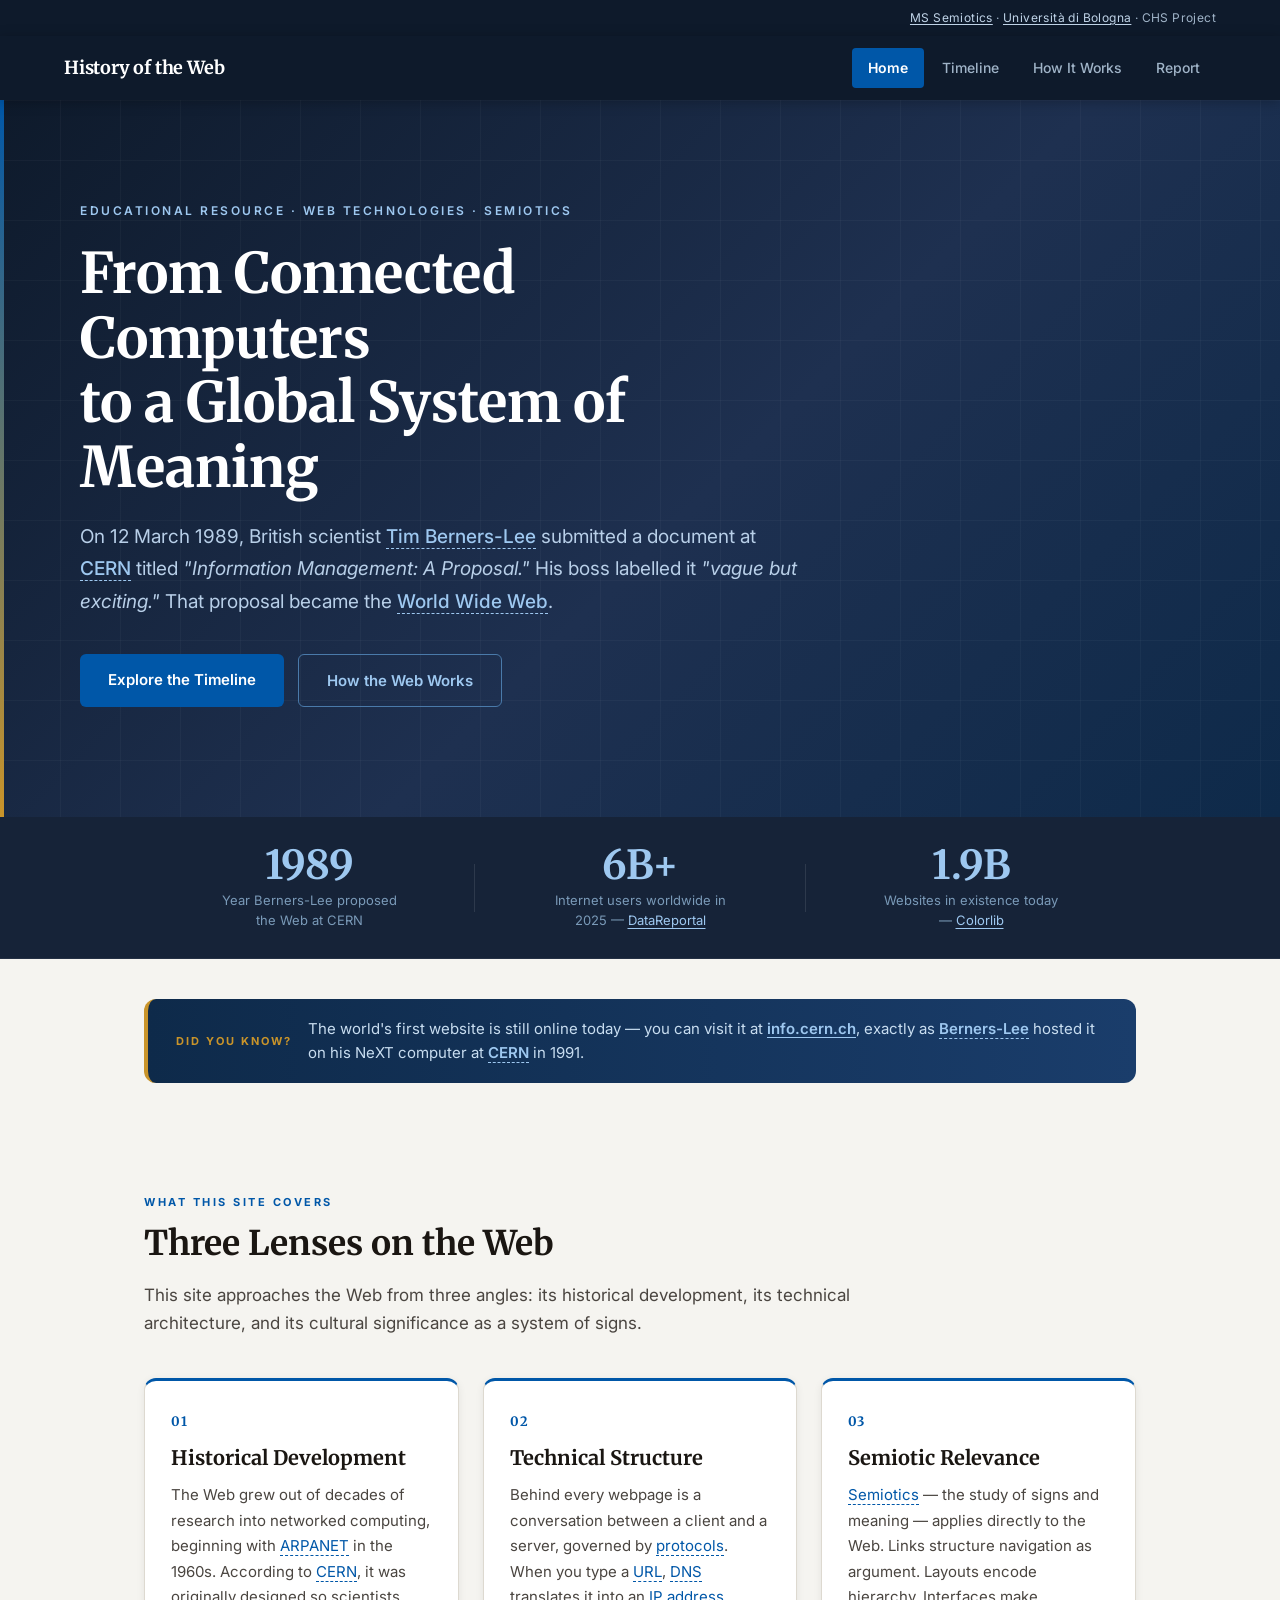
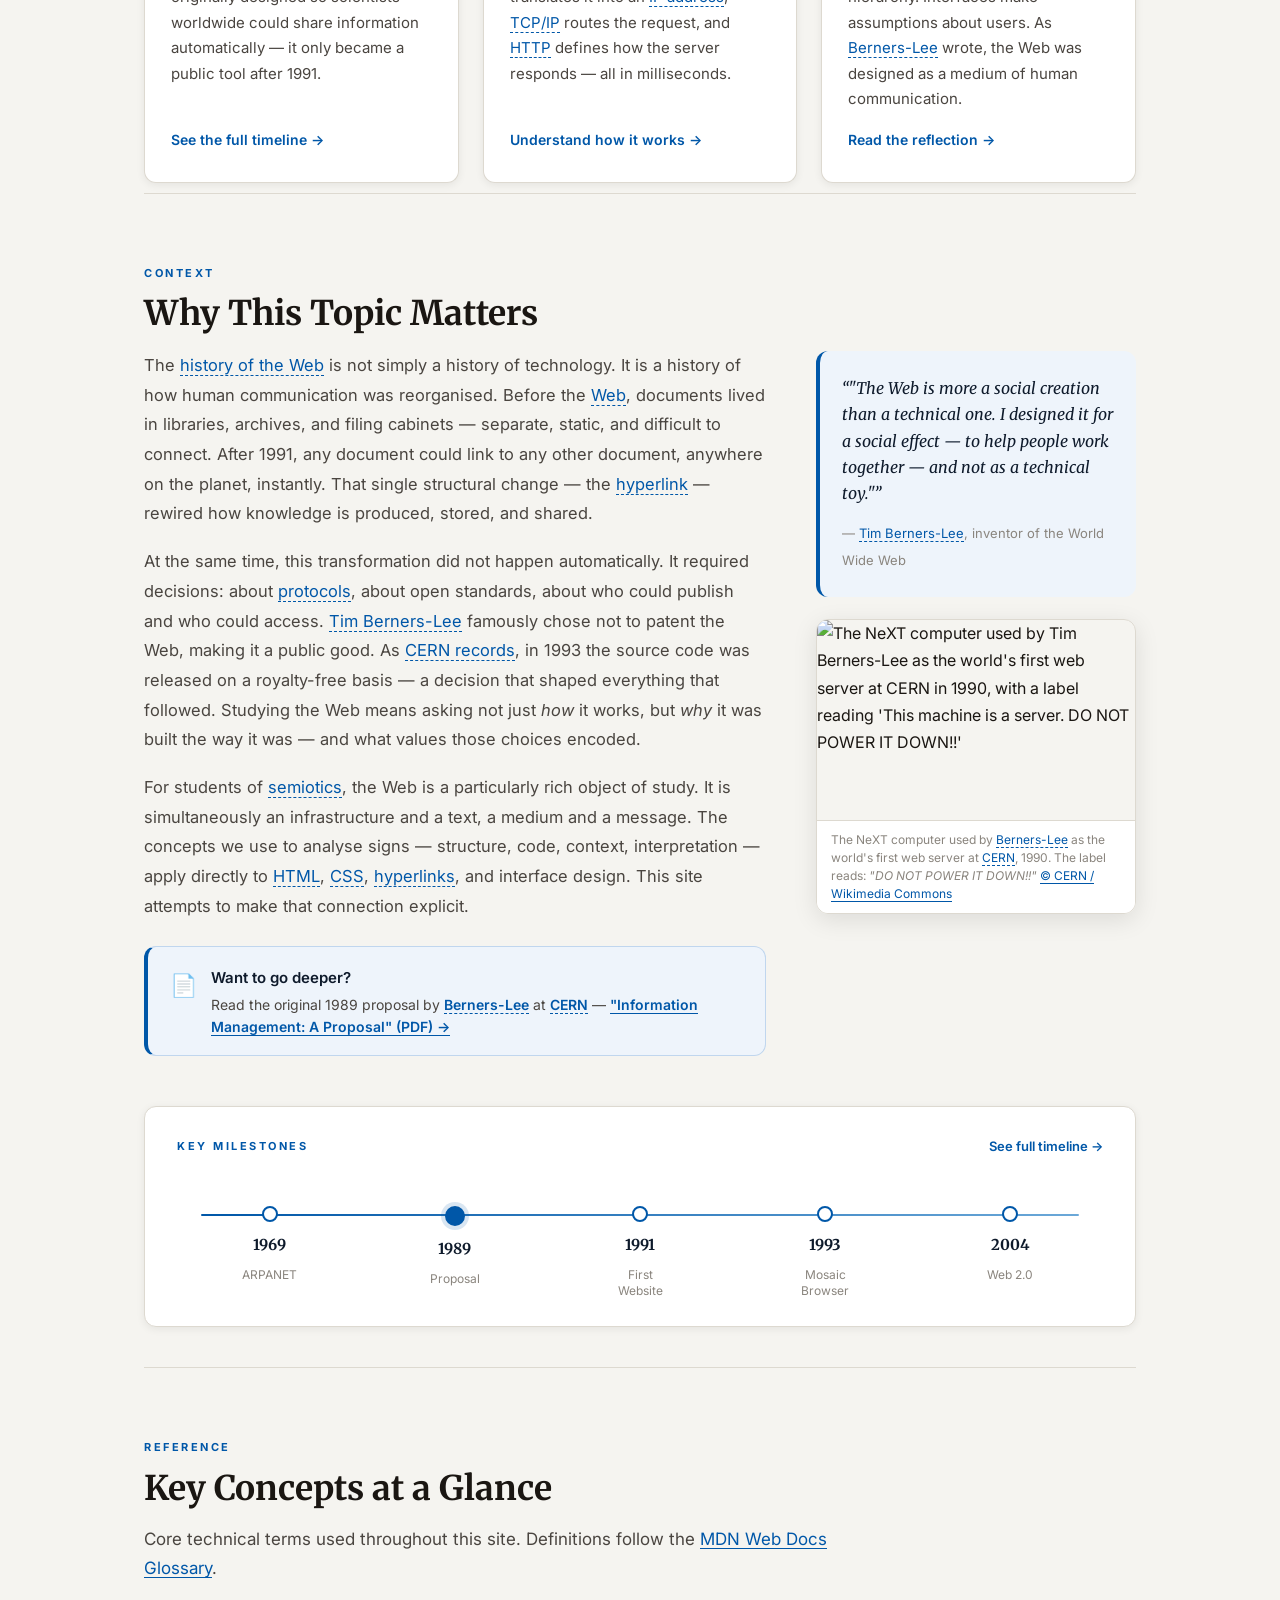
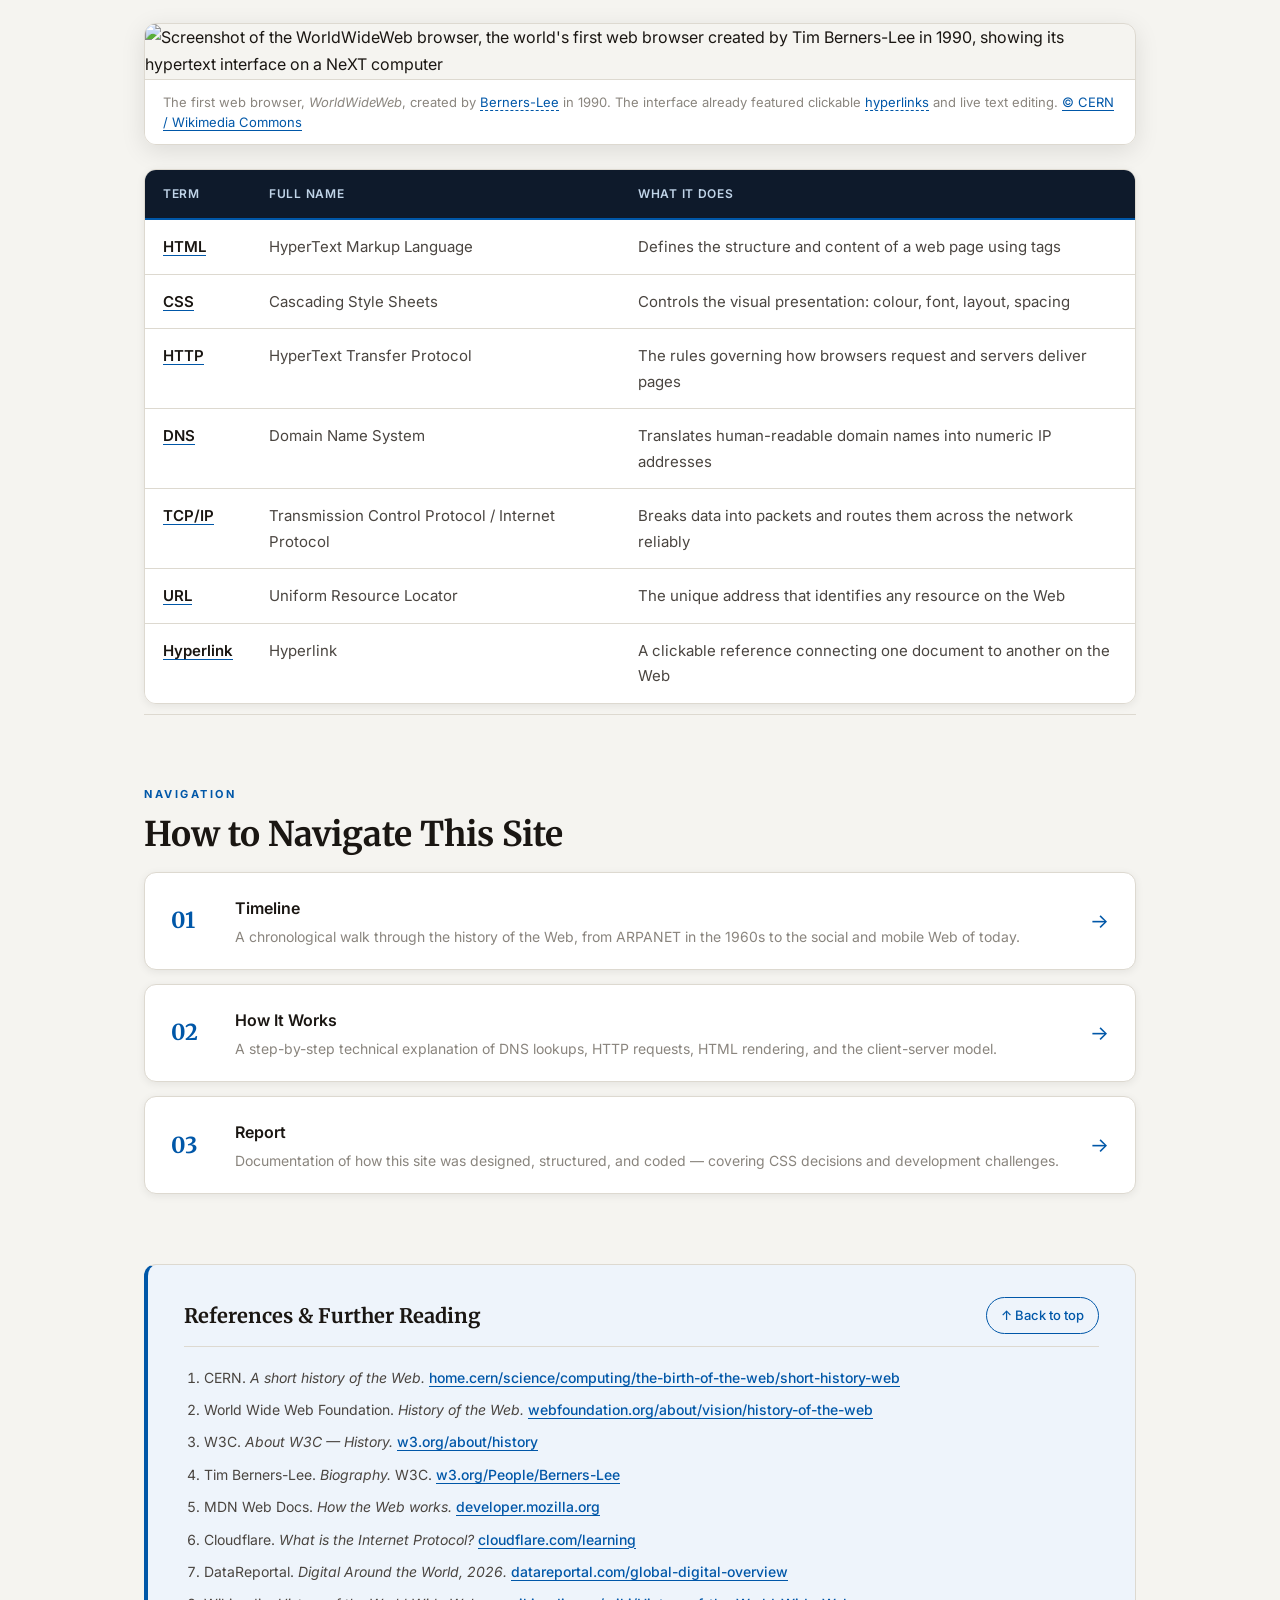
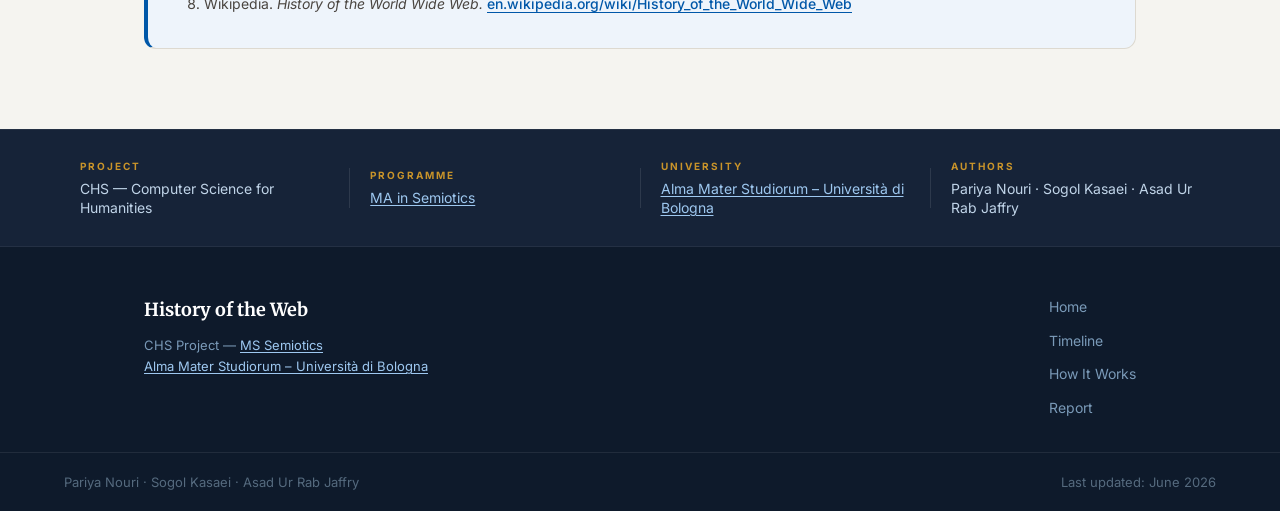
==== commit 5be9369a: "Update index.html" ====
--- a/index.html
+++ b/index.html
@@ -10,6 +10,9 @@
   <link href="https://fonts.googleapis.com/css2?family=Merriweather:ital,wght@0,400;0,700;1,400&family=Inter:wght@400;500;600;700&display=swap" rel="stylesheet">
 </head>
 <body>
+
+  <!-- id="top" here so back-to-top scrolls to very top, not mid-page -->
+  <div id="top"></div>
 
   <!-- ===== TOP BAR ===== -->
   <div class="topbar">
@@ -78,7 +81,21 @@
   </div>
 
   <!-- ===== MAIN ===== -->
-  <main class="page-wrap" id="main-content">
+  <main class="page-wrap">
+
+    <!-- ── DID YOU KNOW BANNER — placed first so it grabs attention immediately ── -->
+    <div class="did-you-know" role="note">
+      <span class="dyk-label">Did you know?</span>
+      <span class="dyk-text">
+        The world's first website is still online today — you can visit it at
+        <a href="http://info.cern.ch" target="_blank" rel="noopener noreferrer">info.cern.ch</a>,
+        exactly as
+        <a class="tooltip-link" href="https://en.wikipedia.org/wiki/Tim_Berners-Lee" target="_blank" rel="noopener noreferrer" data-tip="British computer scientist, inventor of the World Wide Web">Berners-Lee</a>
+        hosted it on his NeXT computer at
+        <a class="tooltip-link" href="https://home.cern/science/computing/the-birth-of-the-web" target="_blank" rel="noopener noreferrer" data-tip="European Organisation for Nuclear Research — birthplace of the Web">CERN</a>
+        in 1991.
+      </span>
+    </div>
 
     <!-- ── SECTION: Three Lenses ── -->
     <section class="section" aria-labelledby="covers-heading">
@@ -141,20 +158,6 @@
       </div>
     </section>
 
-    <!-- ── DID YOU KNOW BANNER ── -->
-    <div class="did-you-know" role="note">
-      <span class="dyk-label">Did you know?</span>
-      <span class="dyk-text">
-        The world's first website is still online today — you can visit it at
-        <a href="http://info.cern.ch" target="_blank" rel="noopener noreferrer">info.cern.ch</a>,
-        exactly as
-        <a class="tooltip-link" href="https://en.wikipedia.org/wiki/Tim_Berners-Lee" target="_blank" rel="noopener noreferrer" data-tip="British computer scientist, inventor of the World Wide Web">Berners-Lee</a>
-        hosted it on his NeXT computer at
-        <a class="tooltip-link" href="https://home.cern/science/computing/the-birth-of-the-web" target="_blank" rel="noopener noreferrer" data-tip="European Organisation for Nuclear Research — birthplace of the Web">CERN</a>
-        in 1991.
-      </span>
-    </div>
-
     <hr class="divider">
 
     <!-- ── SECTION: Why This Topic Matters ── -->
@@ -188,7 +191,9 @@
             famously chose not to patent the Web, making it a public good. As
             <a class="tooltip-link" href="https://home.web.cern.ch/news/news/computing/world-wide-web-born-cern-25-years-ago" target="_blank" rel="noopener noreferrer" data-tip="CERN's official record of the Web's 25th anniversary — covering its release into the public domain">CERN records</a>,
             in 1993 the source code was released on a royalty-free basis — a decision
-            that shaped everything that followed.
+            that shaped everything that followed. Studying the Web means asking not just
+            <em>how</em> it works, but <em>why</em> it was built the way it was — and
+            what values those choices encoded.
           </p>
 
           <p>
@@ -236,14 +241,17 @@
 
           <figure class="side-figure">
             <img
-              src="https://home.cern/wp-content/uploads/2026/03/bernerslee_1.jpg-1024x657.webp"
-              alt="Tim Berners-Lee at CERN, where he invented the World Wide Web in 1989"
+              src="https://upload.wikimedia.org/wikipedia/commons/thumb/9/9d/First_Web_Server.jpg/640px-First_Web_Server.jpg"
+              alt="The NeXT computer used by Tim Berners-Lee as the world's first web server at CERN in 1990, with a label reading 'This machine is a server. DO NOT POWER IT DOWN!!'"
               loading="lazy"
-              onerror="this.parentElement.style.display='none'"
             >
             <figcaption>
-              Tim Berners-Lee at CERN, where he invented the Web in 1989.
-              <a href="https://home.cern/science/computing/the-birth-of-the-web" target="_blank" rel="noopener noreferrer">© CERN</a>
+              The NeXT computer used by
+              <a class="tooltip-link" href="https://en.wikipedia.org/wiki/Tim_Berners-Lee" target="_blank" rel="noopener noreferrer" data-tip="British computer scientist, inventor of the World Wide Web">Berners-Lee</a>
+              as the world's first web server at
+              <a class="tooltip-link" href="https://home.cern/science/computing/the-birth-of-the-web" target="_blank" rel="noopener noreferrer" data-tip="European Organisation for Nuclear Research — birthplace of the Web">CERN</a>,
+              1990. The label reads: <em>"DO NOT POWER IT DOWN!!"</em>
+              <a href="https://commons.wikimedia.org/wiki/File:First_Web_Server.jpg" target="_blank" rel="noopener noreferrer">© CERN / Wikimedia Commons</a>
             </figcaption>
           </figure>
         </aside>
@@ -301,18 +309,17 @@
 
       <figure class="inline-figure">
         <img
-          src="https://home.cern/wp-content/uploads/2026/04/image-1024x761.png"
-          alt="Screenshot of the first web browser WorldWideWeb running on a NeXT computer at CERN in 1993, showing early hypertext navigation"
+          src="https://upload.wikimedia.org/wikipedia/commons/thumb/b/b2/WorldWideWeb_FSF_GNU.png/1200px-WorldWideWeb_FSF_GNU.png"
+          alt="Screenshot of the WorldWideWeb browser, the world's first web browser created by Tim Berners-Lee in 1990, showing its hypertext interface on a NeXT computer"
           loading="lazy"
-          onerror="this.parentElement.style.display='none'"
         >
         <figcaption>
-          The first web browser, <em>WorldWideWeb</em>, running on a NeXT computer at
-          <a class="tooltip-link" href="https://home.cern/science/computing/the-birth-of-the-web" target="_blank" rel="noopener noreferrer" data-tip="European Organisation for Nuclear Research — birthplace of the Web">CERN</a>,
-          1993. The interface already featured clickable
+          The first web browser, <em>WorldWideWeb</em>, created by
+          <a class="tooltip-link" href="https://en.wikipedia.org/wiki/Tim_Berners-Lee" target="_blank" rel="noopener noreferrer" data-tip="British computer scientist, inventor of the World Wide Web">Berners-Lee</a>
+          in 1990. The interface already featured clickable
           <a class="tooltip-link" href="https://en.wikipedia.org/wiki/Hyperlink" target="_blank" rel="noopener noreferrer" data-tip="A clickable reference connecting one document to another anywhere on the Web">hyperlinks</a>
-          and text formatting.
-          <a href="https://home.cern/science/computing/the-birth-of-the-web/short-history-web" target="_blank" rel="noopener noreferrer">© CERN</a>
+          and live text editing.
+          <a href="https://commons.wikimedia.org/wiki/File:WorldWideWeb_FSF_GNU.png" target="_blank" rel="noopener noreferrer">© CERN / Wikimedia Commons</a>
         </figcaption>
       </figure>
 
@@ -404,7 +411,7 @@
     <section class="references-section" id="references" aria-labelledby="refs-heading">
       <div class="refs-header">
         <h2 id="refs-heading">References &amp; Further Reading</h2>
-        <a href="#main-content" class="back-to-top" aria-label="Back to top of page">↑ Back to top</a>
+        <a href="#top" class="back-to-top" aria-label="Back to top of page">↑ Back to top</a>
       </div>
       <ol>
         <li>CERN. <em>A short history of the Web.</em>
--- a/styles.css
+++ b/styles.css
@@ -1092,7 +1092,15 @@
   border-bottom-color: #ffffff;
 }
 
-/* ---------- References — Back to Top ---------- */
+/* Table term links — plain style, no dashed underline */
+.table-wrap td a {
+  color: var(--c-blue);
+  text-decoration: underline;
+  text-underline-offset: 3px;
+  border-bottom: none;
+  font-weight: 600;
+}
+.table-wrap td a:hover { color: var(--c-blue-light); }
 .refs-header {
   display: flex;
   justify-content: space-between;
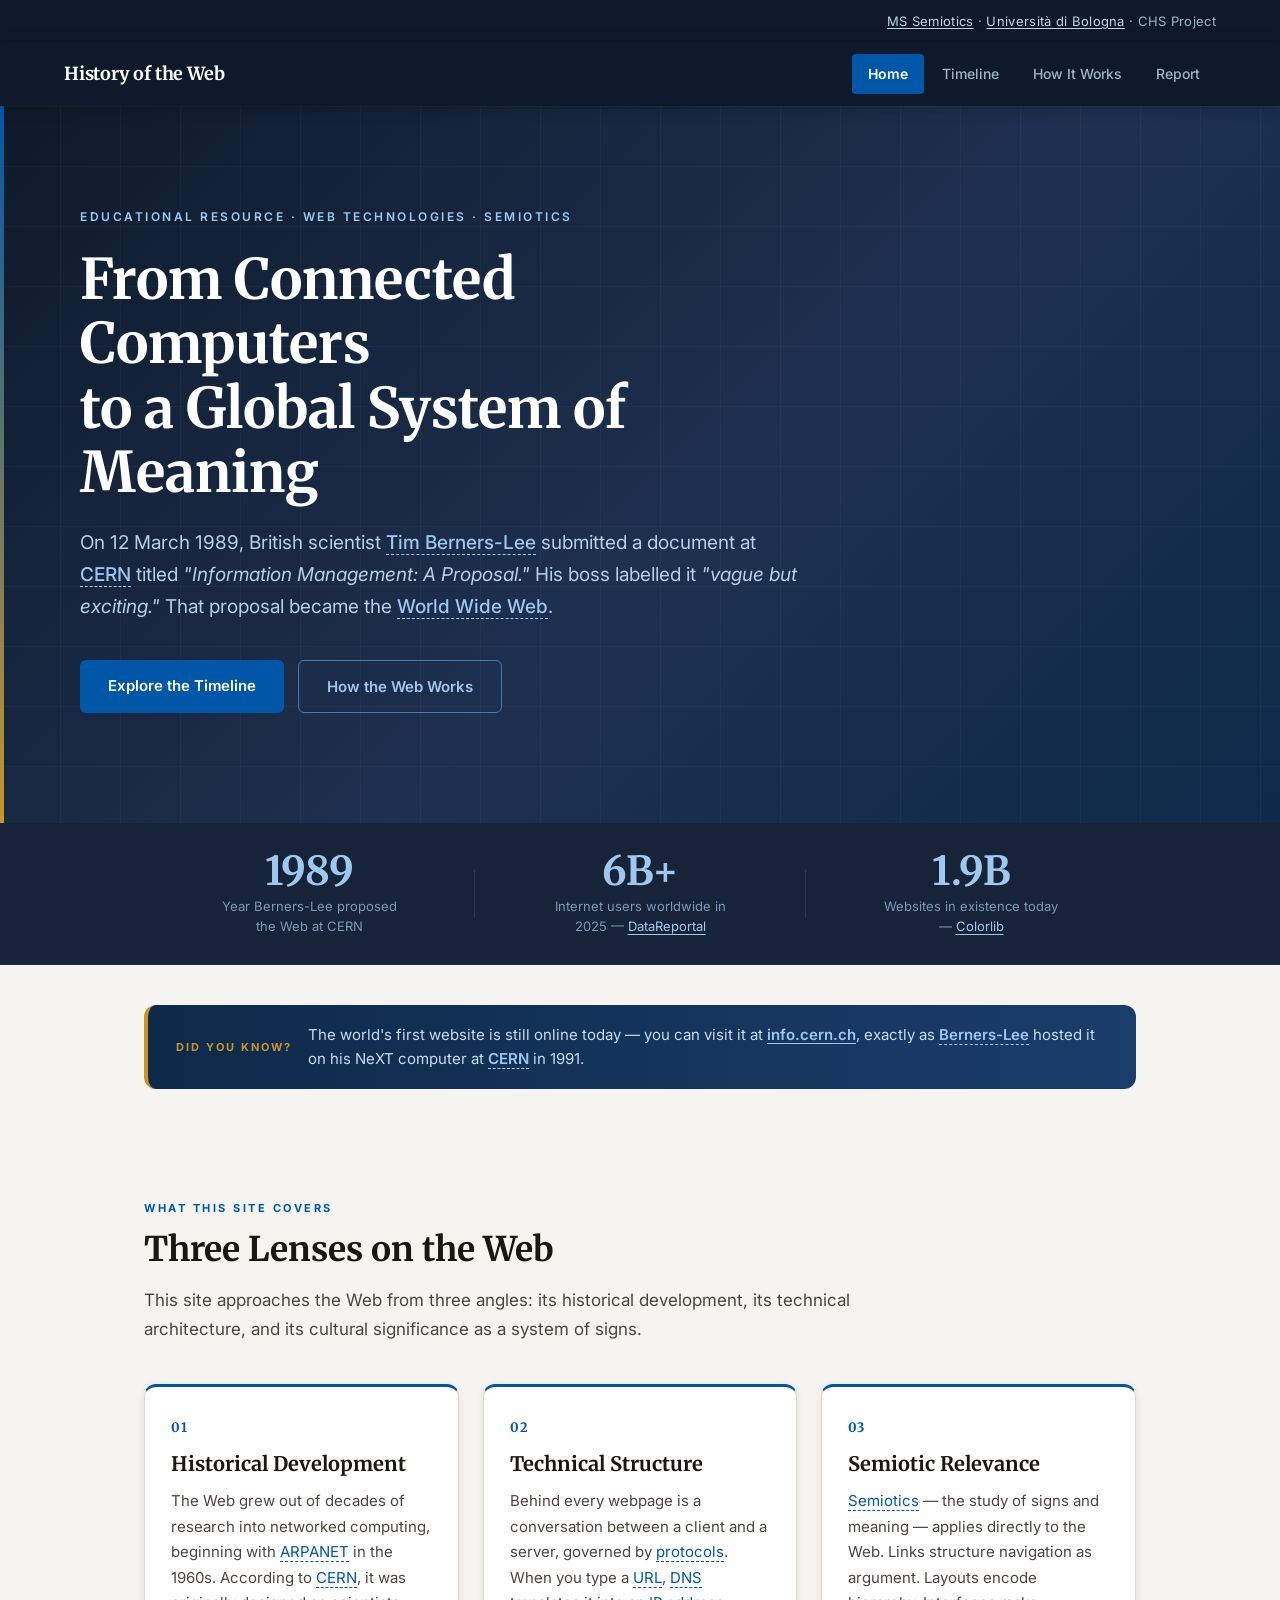
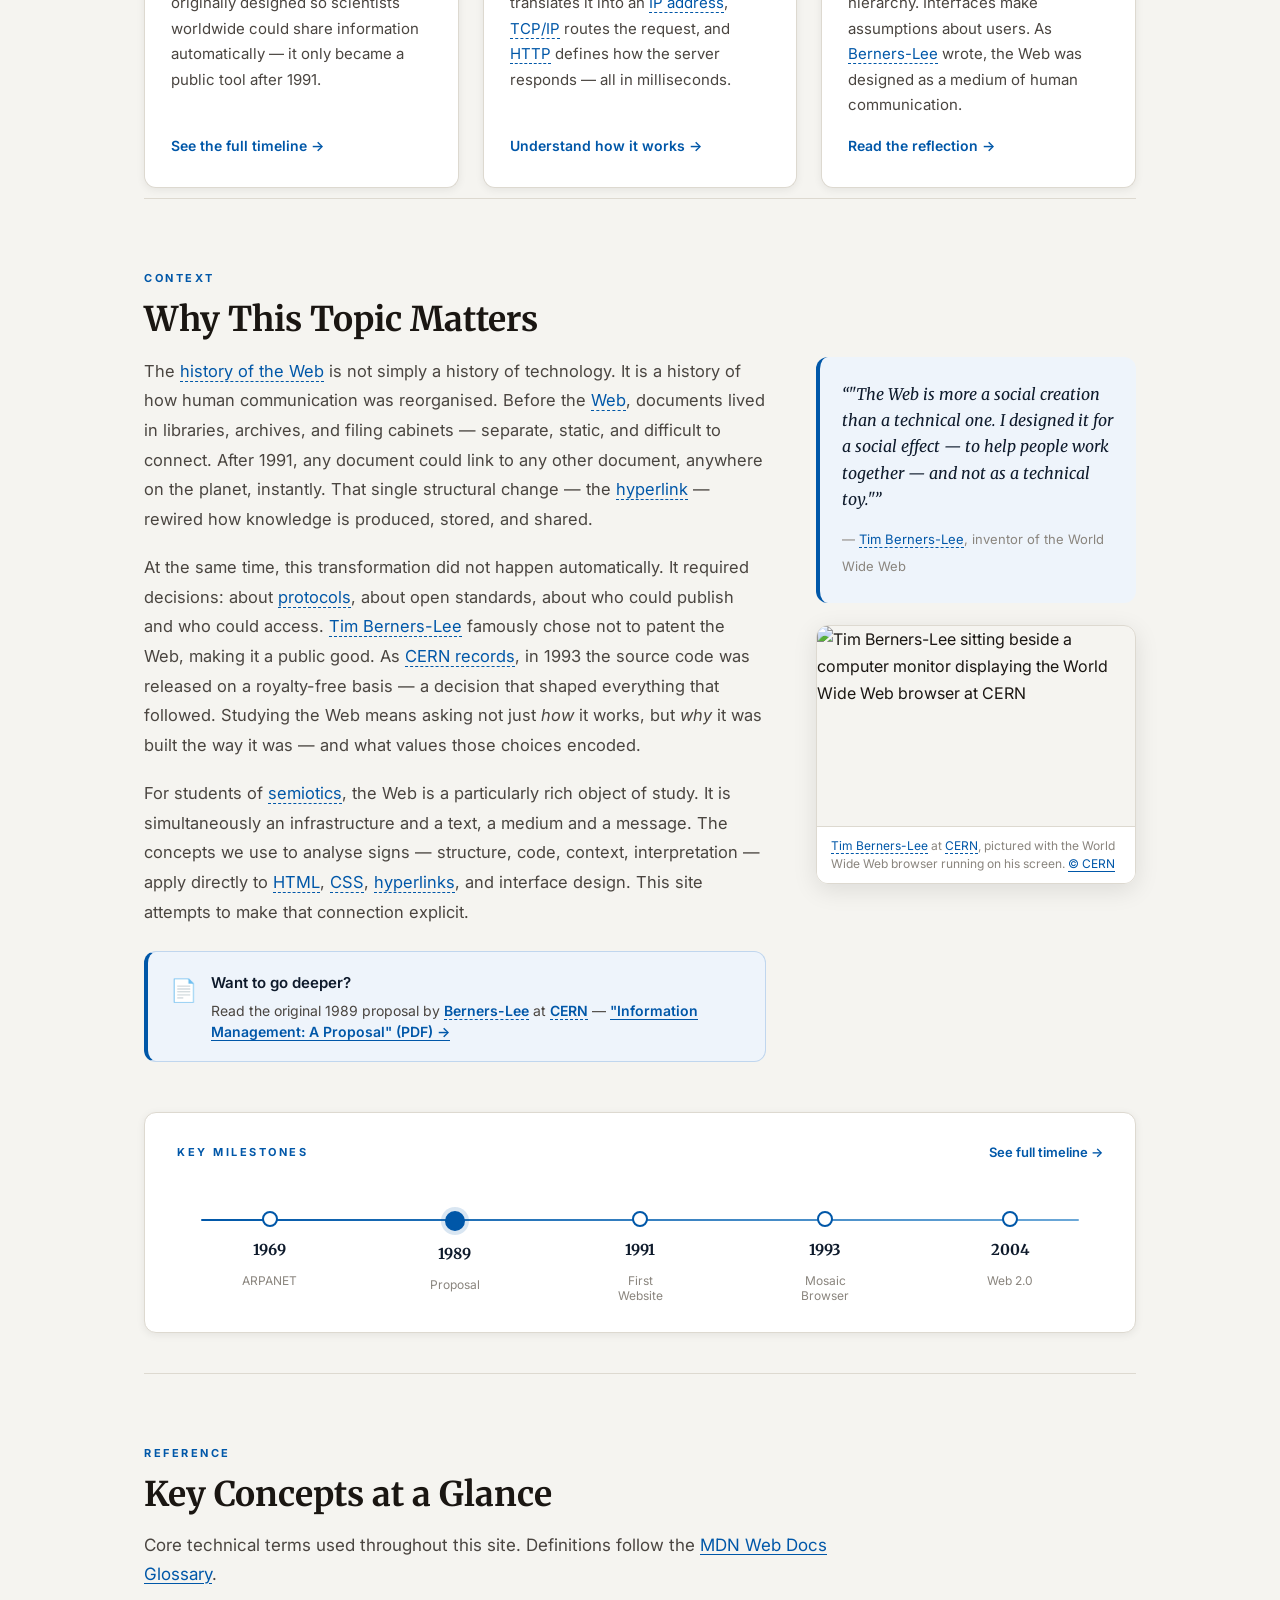
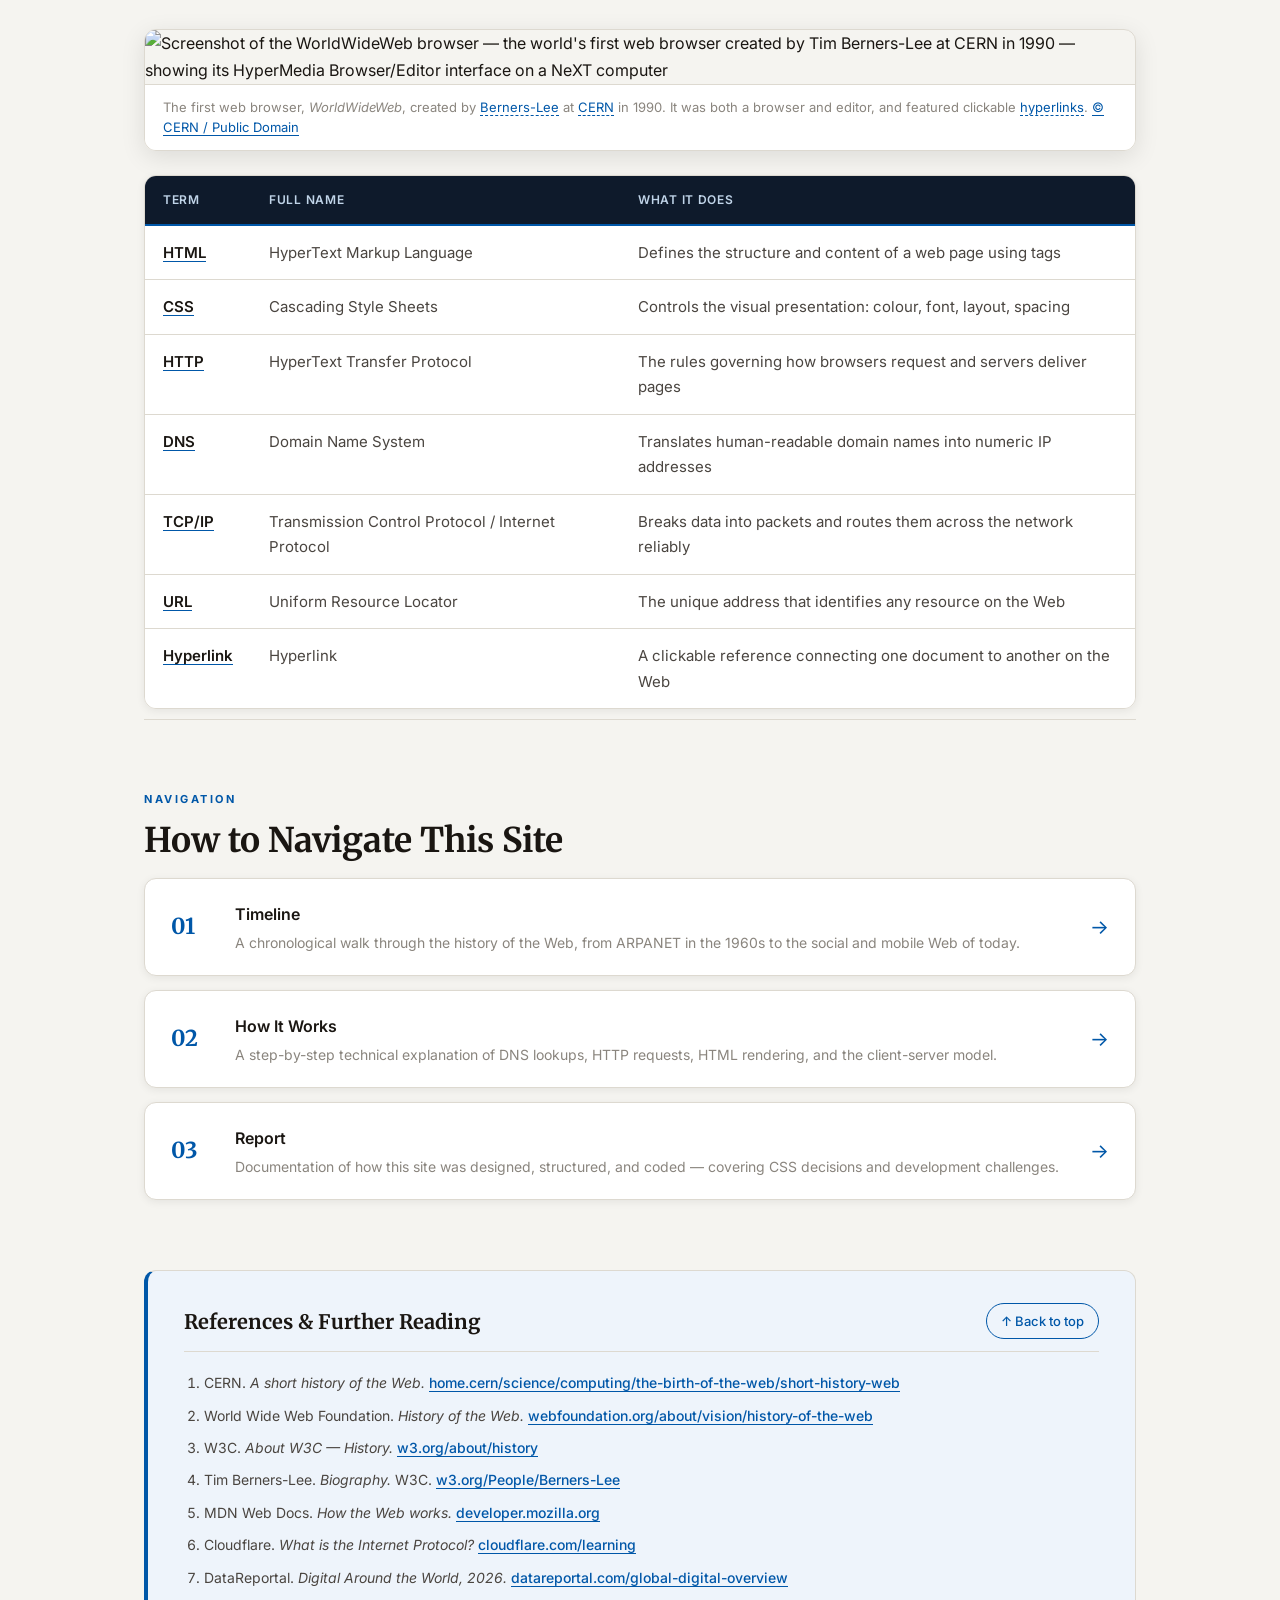
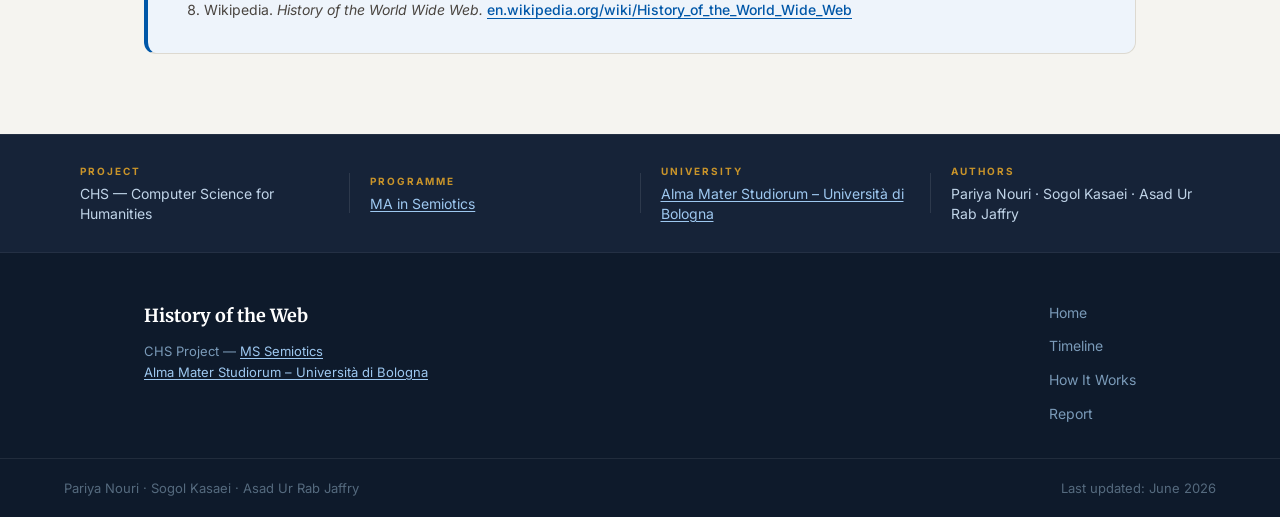
==== commit 343907b1: "Update index.html" ====
--- a/index.html
+++ b/index.html
@@ -241,18 +241,17 @@
 
           <figure class="side-figure">
             <img
-              src="https://upload.wikimedia.org/wikipedia/commons/thumb/9/9d/First_Web_Server.jpg/640px-First_Web_Server.jpg"
-              alt="The NeXT computer used by Tim Berners-Lee as the world's first web server at CERN in 1990, with a label reading 'This machine is a server. DO NOT POWER IT DOWN!!'"
+              src="bernerslee.jpg"
+              alt="Tim Berners-Lee sitting beside a computer monitor displaying the World Wide Web browser at CERN"
               loading="lazy"
             >
             <figcaption>
-              The NeXT computer used by
-              <a class="tooltip-link" href="https://en.wikipedia.org/wiki/Tim_Berners-Lee" target="_blank" rel="noopener noreferrer" data-tip="British computer scientist, inventor of the World Wide Web">Berners-Lee</a>
-              as the world's first web server at
-              <a class="tooltip-link" href="https://home.cern/science/computing/the-birth-of-the-web" target="_blank" rel="noopener noreferrer" data-tip="European Organisation for Nuclear Research — birthplace of the Web">CERN</a>,
-              1990. The label reads: <em>"DO NOT POWER IT DOWN!!"</em>
-              <a href="https://commons.wikimedia.org/wiki/File:First_Web_Server.jpg" target="_blank" rel="noopener noreferrer">© CERN / Wikimedia Commons</a>
+              <a class="tooltip-link" href="https://en.wikipedia.org/wiki/Tim_Berners-Lee" target="_blank" rel="noopener noreferrer" data-tip="British computer scientist, inventor of the World Wide Web">Tim Berners-Lee</a>
+              at <a class="tooltip-link" href="https://home.cern/science/computing/the-birth-of-the-web" target="_blank" rel="noopener noreferrer" data-tip="European Organisation for Nuclear Research — birthplace of the Web">CERN</a>,
+              pictured with the World Wide Web browser running on his screen.
+              <a href="https://home.cern/science/computing/the-birth-of-the-web" target="_blank" rel="noopener noreferrer">© CERN</a>
             </figcaption>
+          </figure>
           </figure>
         </aside>
       </div>
@@ -309,17 +308,17 @@
 
       <figure class="inline-figure">
         <img
-          src="https://upload.wikimedia.org/wikipedia/commons/thumb/b/b2/WorldWideWeb_FSF_GNU.png/1200px-WorldWideWeb_FSF_GNU.png"
-          alt="Screenshot of the WorldWideWeb browser, the world's first web browser created by Tim Berners-Lee in 1990, showing its hypertext interface on a NeXT computer"
+          src="WorldWideWeb.png"
+          alt="Screenshot of the WorldWideWeb browser — the world's first web browser created by Tim Berners-Lee at CERN in 1990 — showing its HyperMedia Browser/Editor interface on a NeXT computer"
           loading="lazy"
         >
         <figcaption>
           The first web browser, <em>WorldWideWeb</em>, created by
           <a class="tooltip-link" href="https://en.wikipedia.org/wiki/Tim_Berners-Lee" target="_blank" rel="noopener noreferrer" data-tip="British computer scientist, inventor of the World Wide Web">Berners-Lee</a>
-          in 1990. The interface already featured clickable
-          <a class="tooltip-link" href="https://en.wikipedia.org/wiki/Hyperlink" target="_blank" rel="noopener noreferrer" data-tip="A clickable reference connecting one document to another anywhere on the Web">hyperlinks</a>
-          and live text editing.
-          <a href="https://commons.wikimedia.org/wiki/File:WorldWideWeb_FSF_GNU.png" target="_blank" rel="noopener noreferrer">© CERN / Wikimedia Commons</a>
+          at <a class="tooltip-link" href="https://home.cern/science/computing/the-birth-of-the-web" target="_blank" rel="noopener noreferrer" data-tip="European Organisation for Nuclear Research — birthplace of the Web">CERN</a>
+          in 1990. It was both a browser and editor, and featured clickable
+          <a class="tooltip-link" href="https://en.wikipedia.org/wiki/Hyperlink" target="_blank" rel="noopener noreferrer" data-tip="A clickable reference connecting one document to another anywhere on the Web">hyperlinks</a>.
+          <a href="https://commons.wikimedia.org/wiki/File:WorldWideWeb.png" target="_blank" rel="noopener noreferrer">© CERN / Public Domain</a>
         </figcaption>
       </figure>
 
--- a/styles.css
+++ b/styles.css
@@ -72,10 +72,10 @@
 .topbar {
   background: var(--c-navy);
   color: #a0b4c8;
-  font-size: 12px;
+  font-size: 13px;
   font-family: var(--font-sans);
-  letter-spacing: 0.4px;
-  padding: 8px var(--pad-x);
+  letter-spacing: 0.3px;
+  padding: 10px var(--pad-x);
   text-align: right;
 }
 
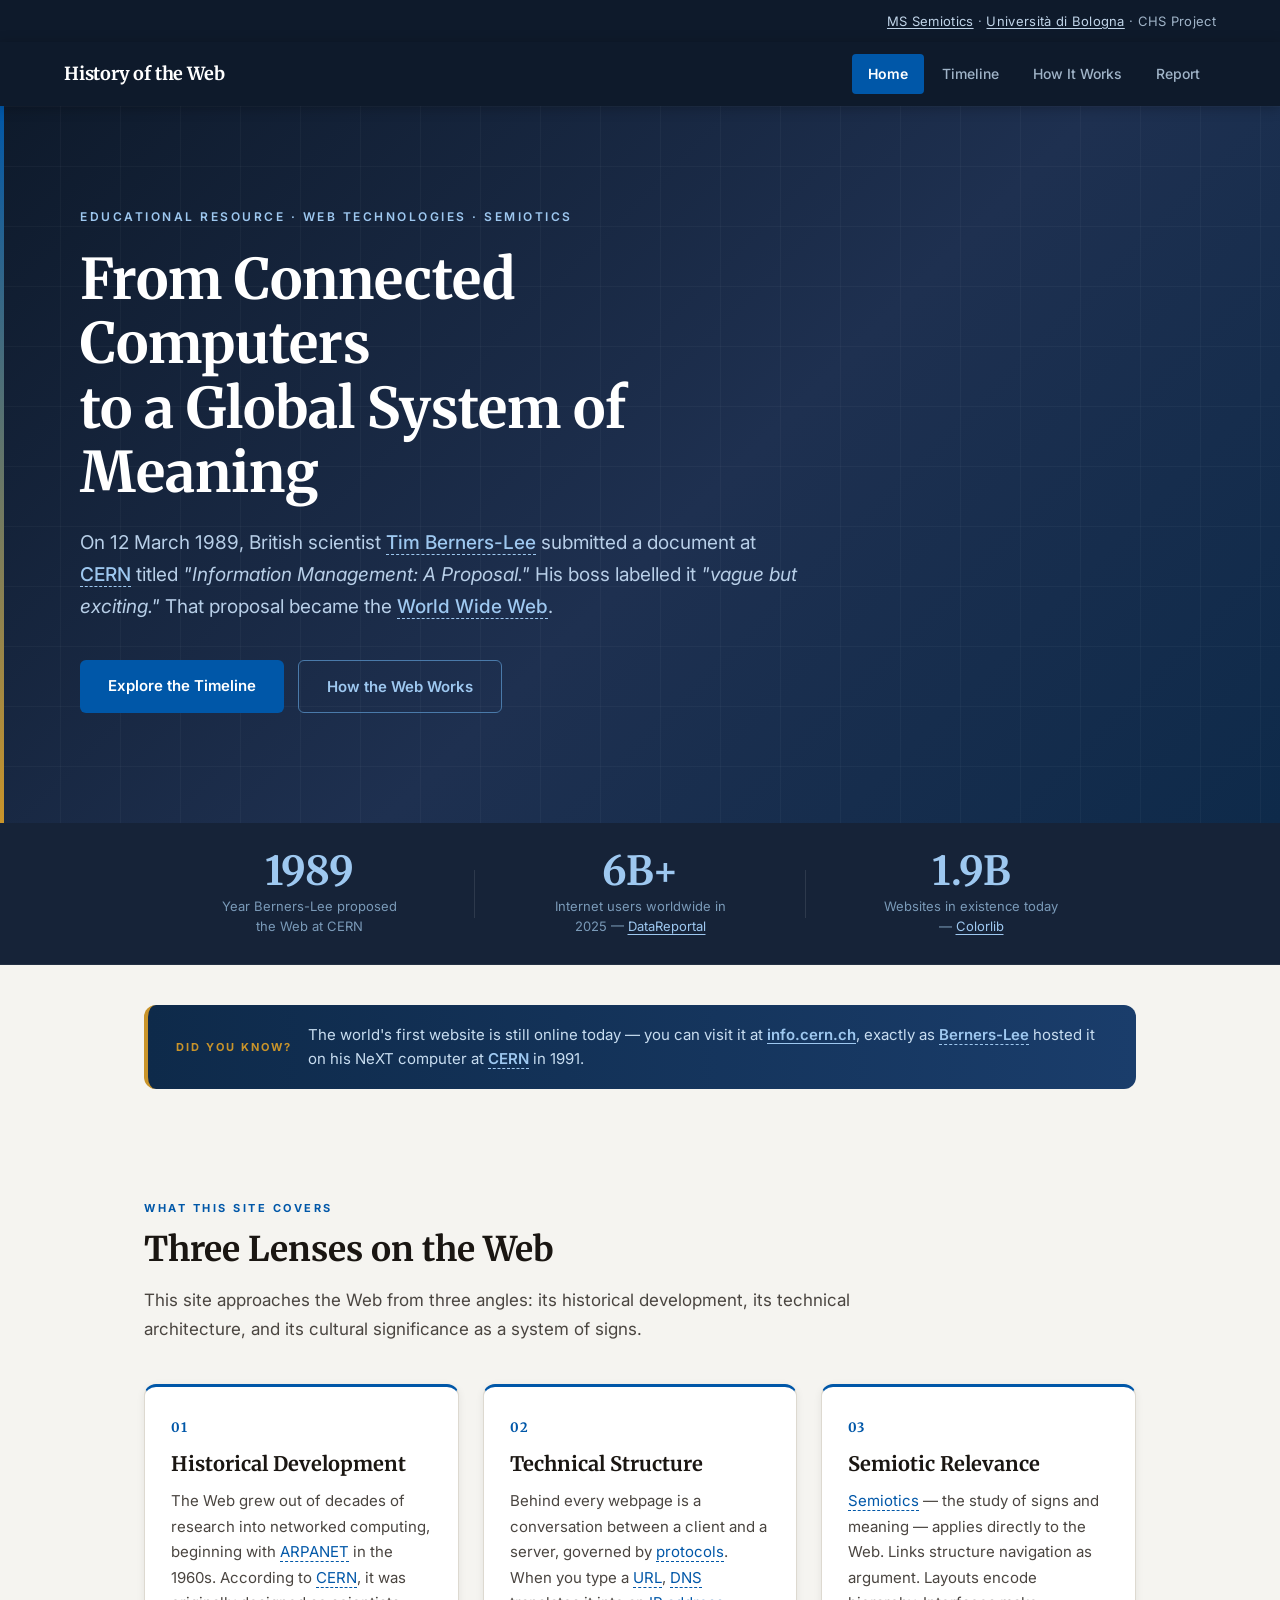
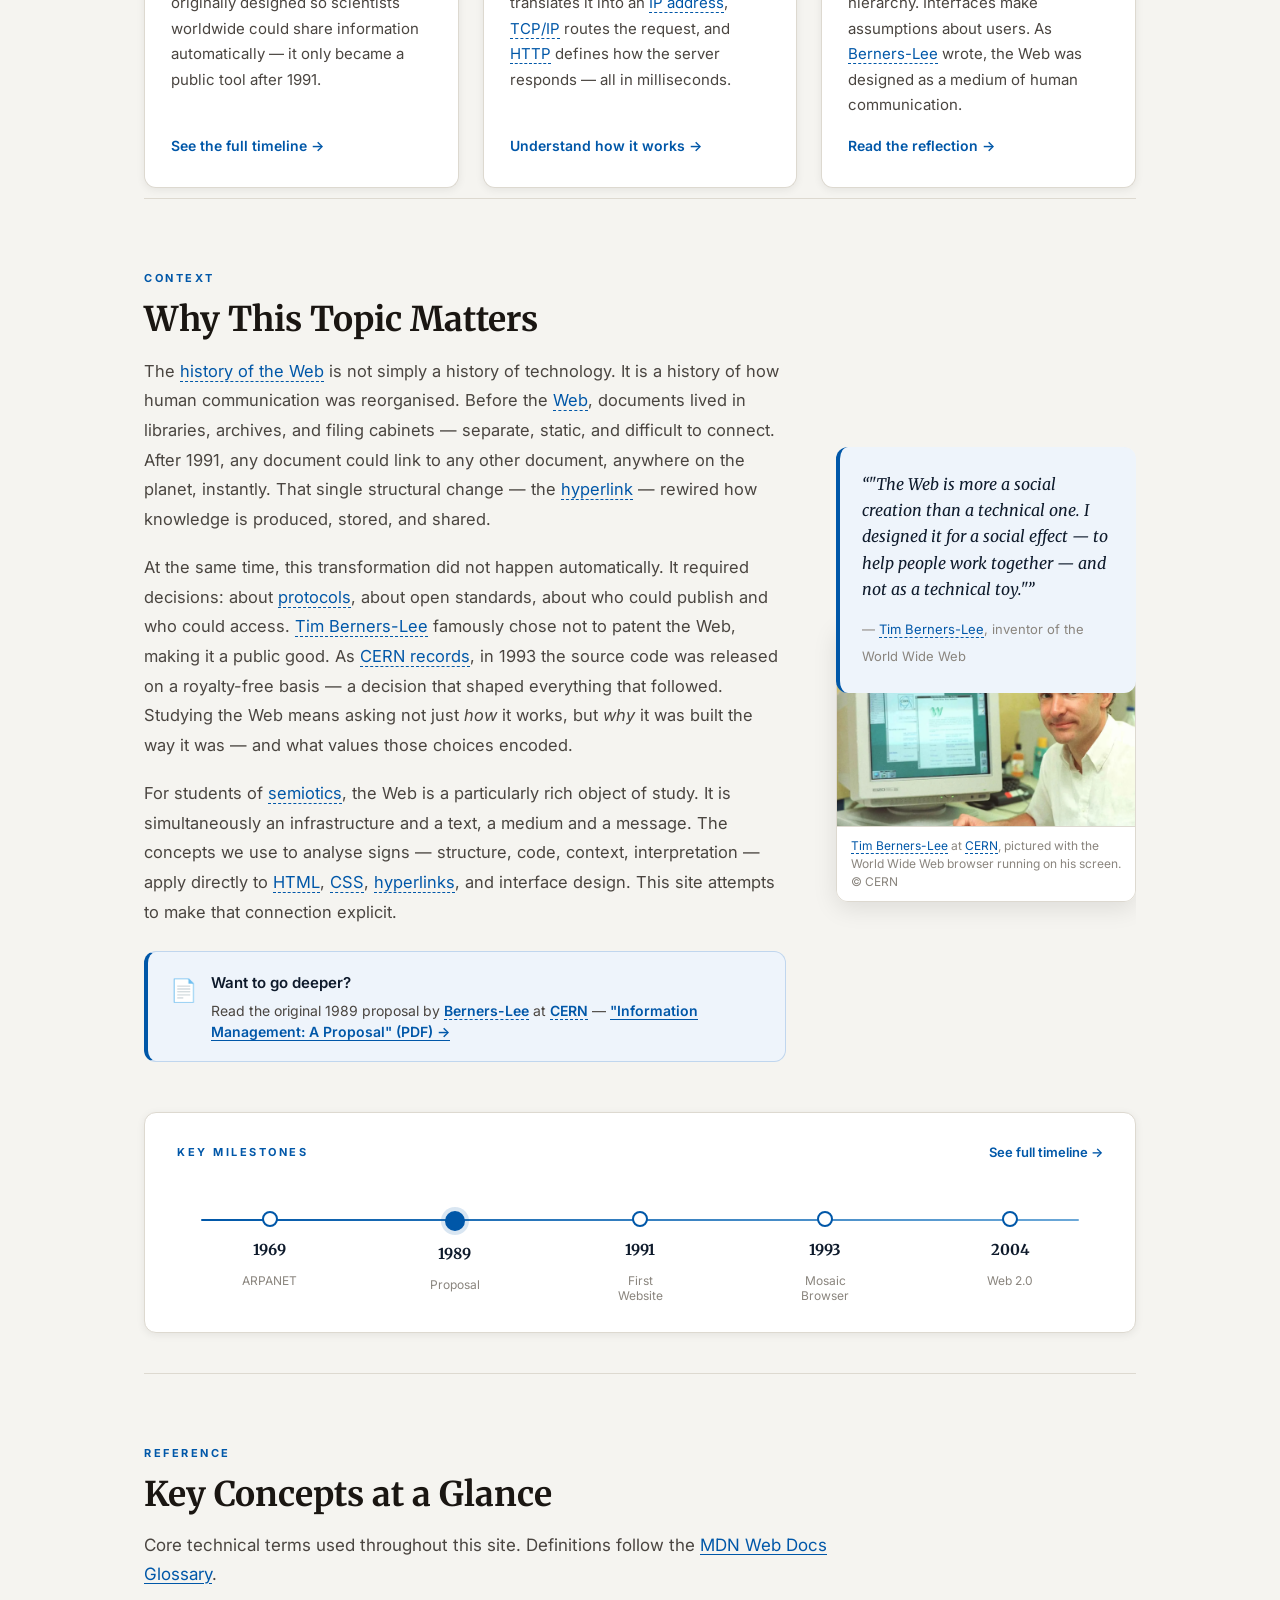
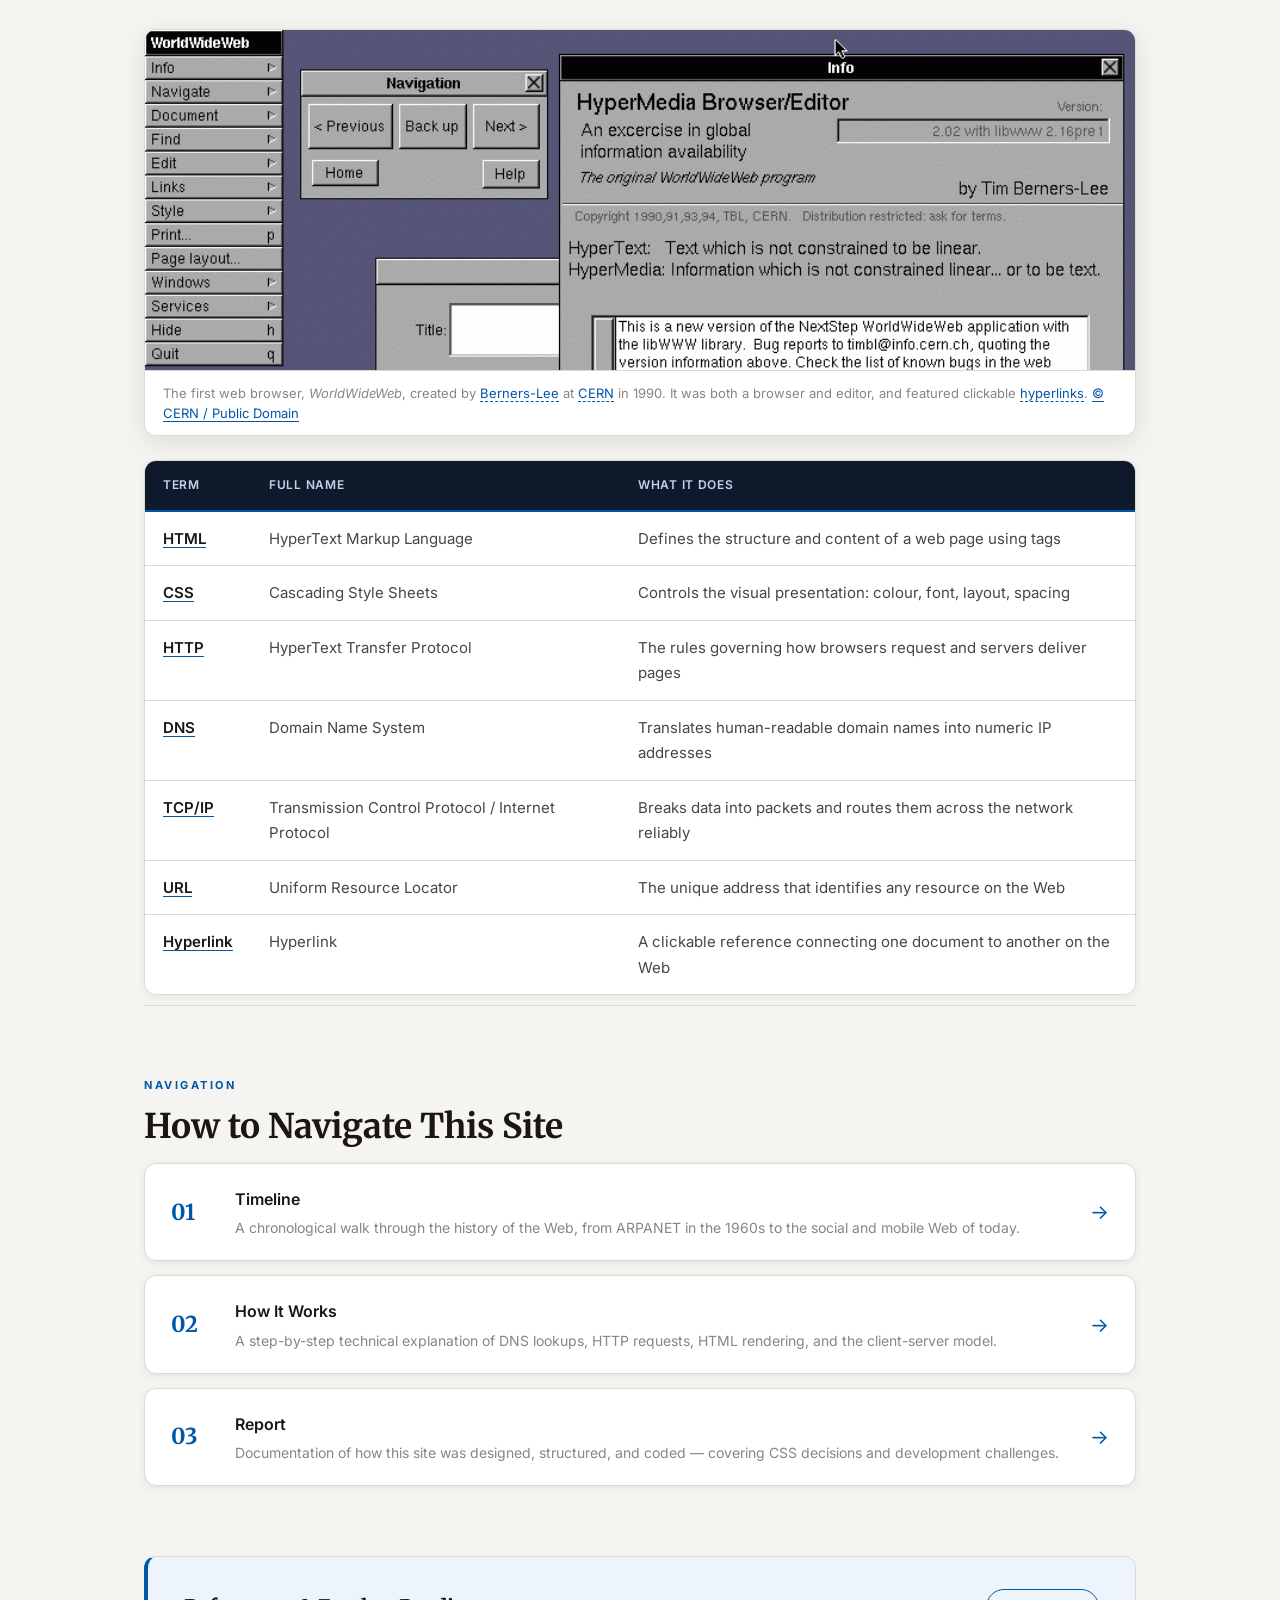
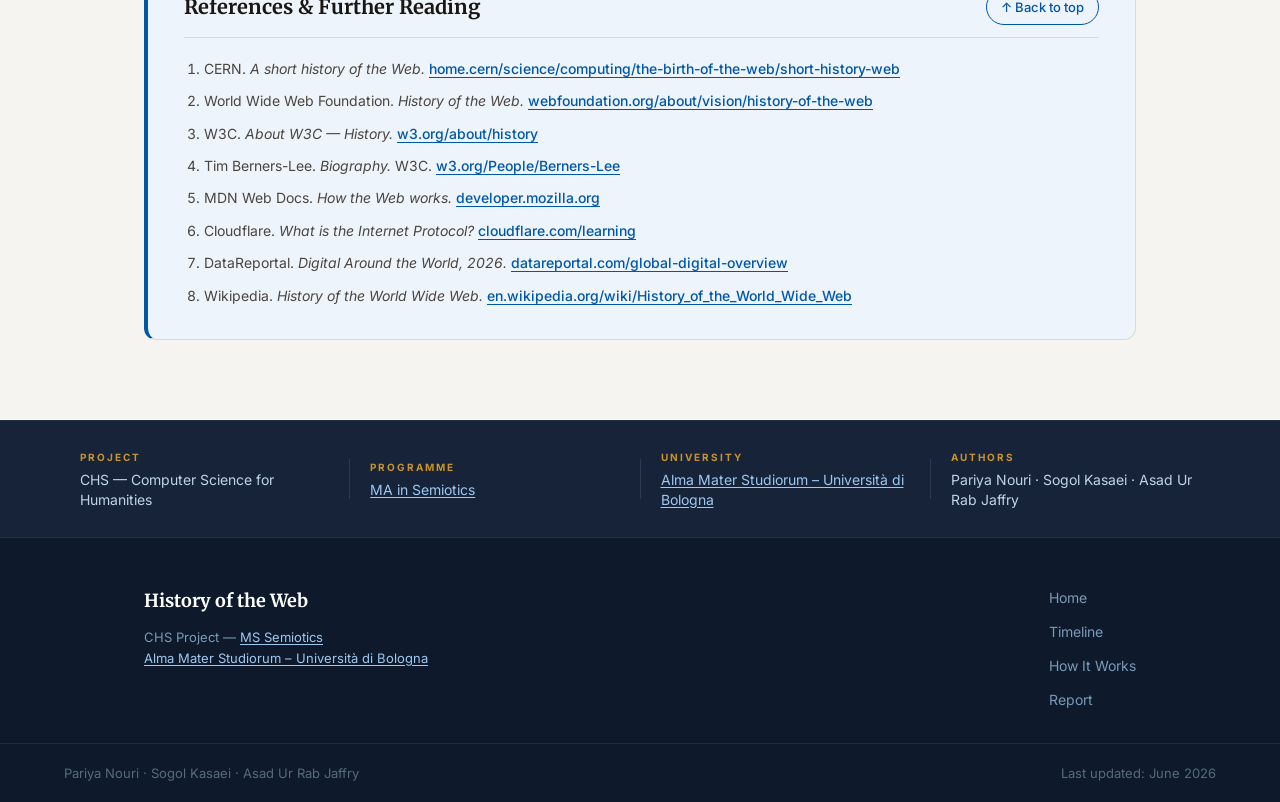
==== commit c92eebd8: "Update index.html" ====
--- a/index.html
+++ b/index.html
@@ -228,7 +228,7 @@
 
         </div>
 
-        <!-- Sidebar: quote + image -->
+        <!-- Sidebar: quote scrolls normally, image is sticky underneath -->
         <aside class="sidebar-right">
           <blockquote class="pull-quote">
             <p>"The Web is more a social creation than a technical one. I designed it for a social
@@ -241,17 +241,15 @@
 
           <figure class="side-figure">
             <img
-              src="bernerslee.jpg"
+              src="bernerslee.jpg.jpg"
               alt="Tim Berners-Lee sitting beside a computer monitor displaying the World Wide Web browser at CERN"
               loading="lazy"
             >
             <figcaption>
               <a class="tooltip-link" href="https://en.wikipedia.org/wiki/Tim_Berners-Lee" target="_blank" rel="noopener noreferrer" data-tip="British computer scientist, inventor of the World Wide Web">Tim Berners-Lee</a>
               at <a class="tooltip-link" href="https://home.cern/science/computing/the-birth-of-the-web" target="_blank" rel="noopener noreferrer" data-tip="European Organisation for Nuclear Research — birthplace of the Web">CERN</a>,
-              pictured with the World Wide Web browser running on his screen.
-              <a href="https://home.cern/science/computing/the-birth-of-the-web" target="_blank" rel="noopener noreferrer">© CERN</a>
+              pictured with the World Wide Web browser running on his screen. © CERN
             </figcaption>
-          </figure>
           </figure>
         </aside>
       </div>
@@ -308,7 +306,7 @@
 
       <figure class="inline-figure">
         <img
-          src="WorldWideWeb.png"
+          src="WorldWideWeb.png.png"
           alt="Screenshot of the WorldWideWeb browser — the world's first web browser created by Tim Berners-Lee at CERN in 1990 — showing its HyperMedia Browser/Editor interface on a NeXT computer"
           loading="lazy"
         >
--- a/styles.css
+++ b/styles.css
@@ -360,10 +360,11 @@
 /* ---------- Prose + Pull Quote ---------- */
 .prose-columns {
   display: grid;
-  grid-template-columns: 1fr 320px;
+  grid-template-columns: 1fr 300px;
   gap: 50px;
   align-items: start;
   margin-top: 10px;
+  overflow: hidden;
 }
 
 .prose-body p { font-size: 16.5px; line-height: 1.8; max-width: none; }
@@ -838,11 +839,42 @@
   display: flex;
   flex-direction: column;
   gap: 22px;
-  position: sticky;
-  top: 90px;
-}
+  align-self: start;
+  min-width: 0;
+}
+
+/* Tim Berners-Lee image below the two-column layout */
+.why-figure {
+  margin-top: 28px;
+  border-radius: var(--radius-lg);
+  overflow: hidden;
+  border: 1px solid var(--c-border);
+  box-shadow: var(--shadow-md);
+  max-width: 560px;
+}
+
+.why-figure img {
+  width: 100%;
+  max-height: 360px;
+  object-fit: cover;
+  object-position: center top;
+  display: block;
+}
+
+.why-figure figcaption {
+  padding: 10px 14px;
+  font-size: 12px;
+  color: var(--c-text-soft);
+  background: var(--c-surface);
+  line-height: 1.55;
+  border-top: 1px solid var(--c-border);
+}
+
+.why-figure figcaption a { font-size: 12px; }
 
 .pull-quote {
+  position: relative;
+  z-index: 2;
   background: var(--c-accent-bg);
   border-left: 4px solid var(--c-blue);
   border-radius: var(--radius-lg);
@@ -1215,7 +1247,8 @@
 @media (max-width: 900px) {
   .did-you-know { flex-direction: column; gap: 8px; }
   .dyk-label { align-self: flex-start; }
-  .sidebar-right { position: static; }
+  .sidebar-right { align-self: start; }
+  .side-figure { position: static; }
   .about-strip-inner { flex-direction: column; gap: 16px; }
   .about-sep { width: 60px; height: 1px; }
   .tp-event { display: none; }
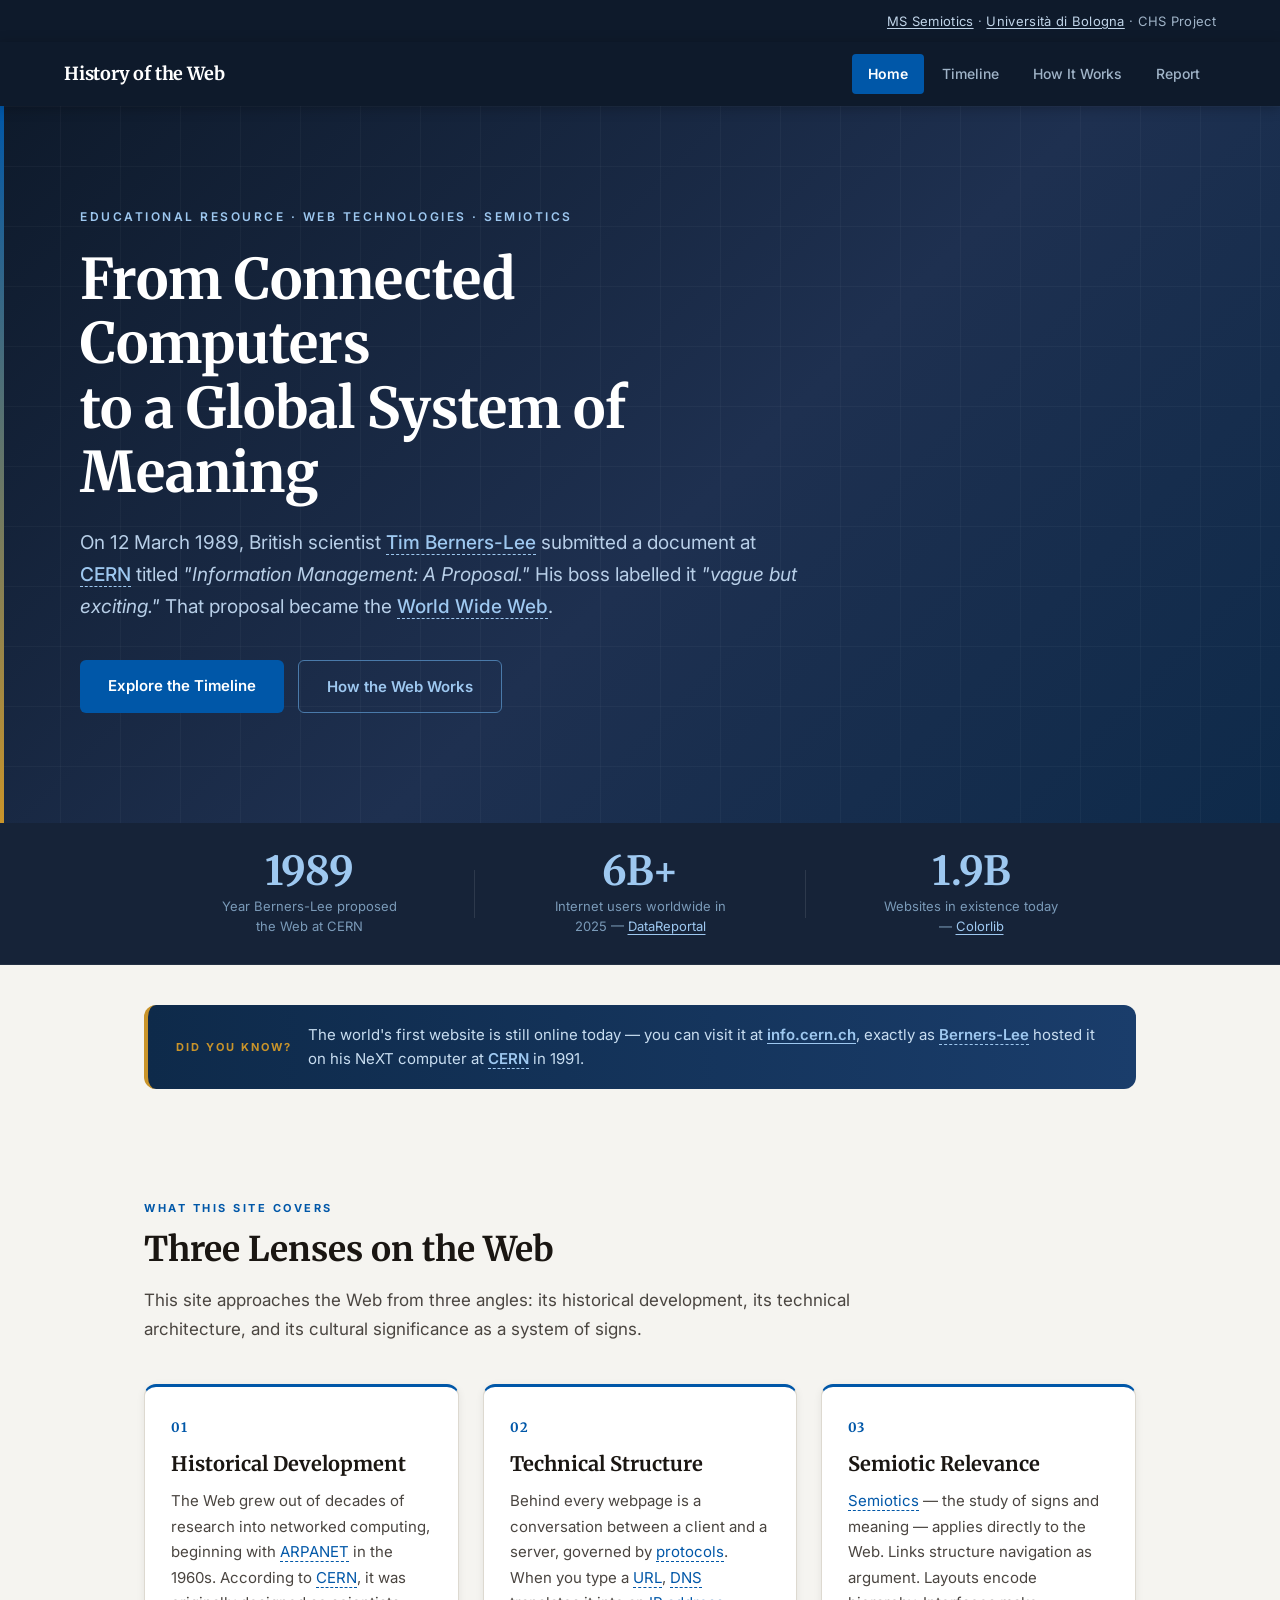
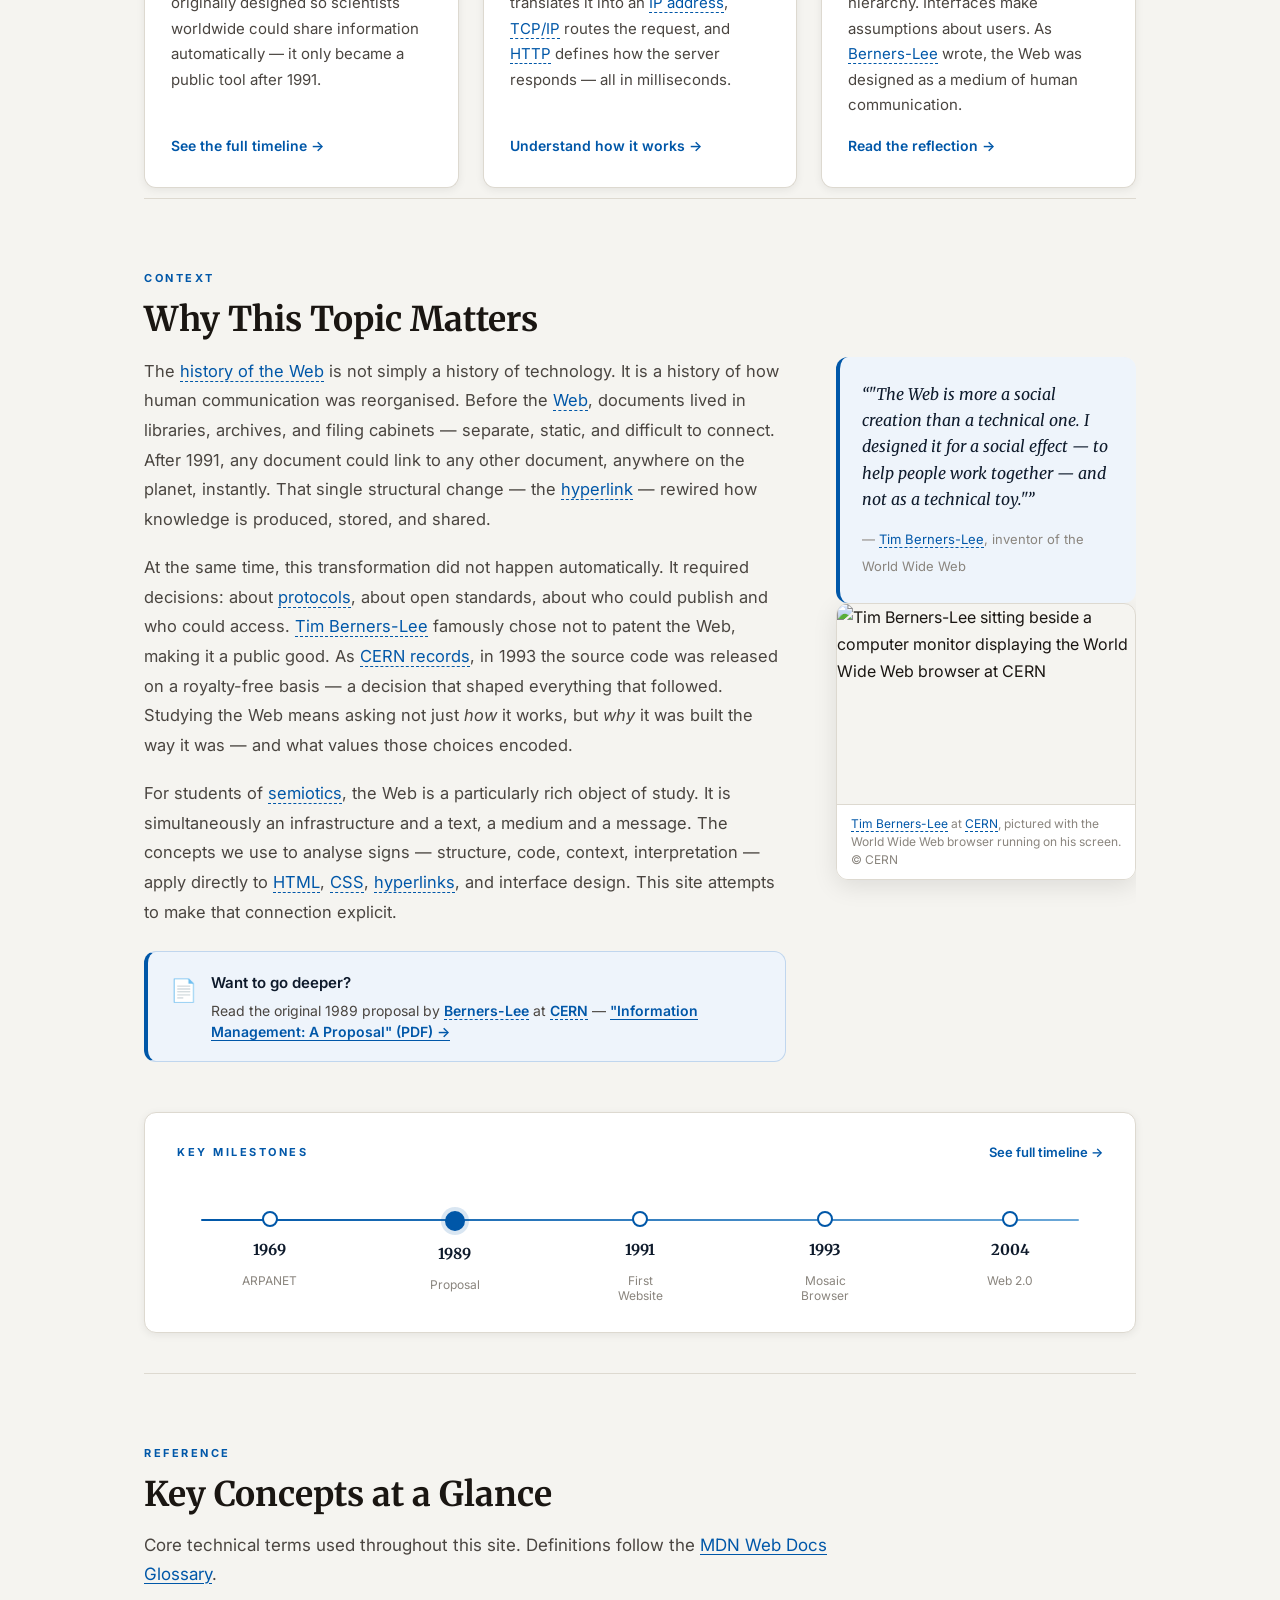
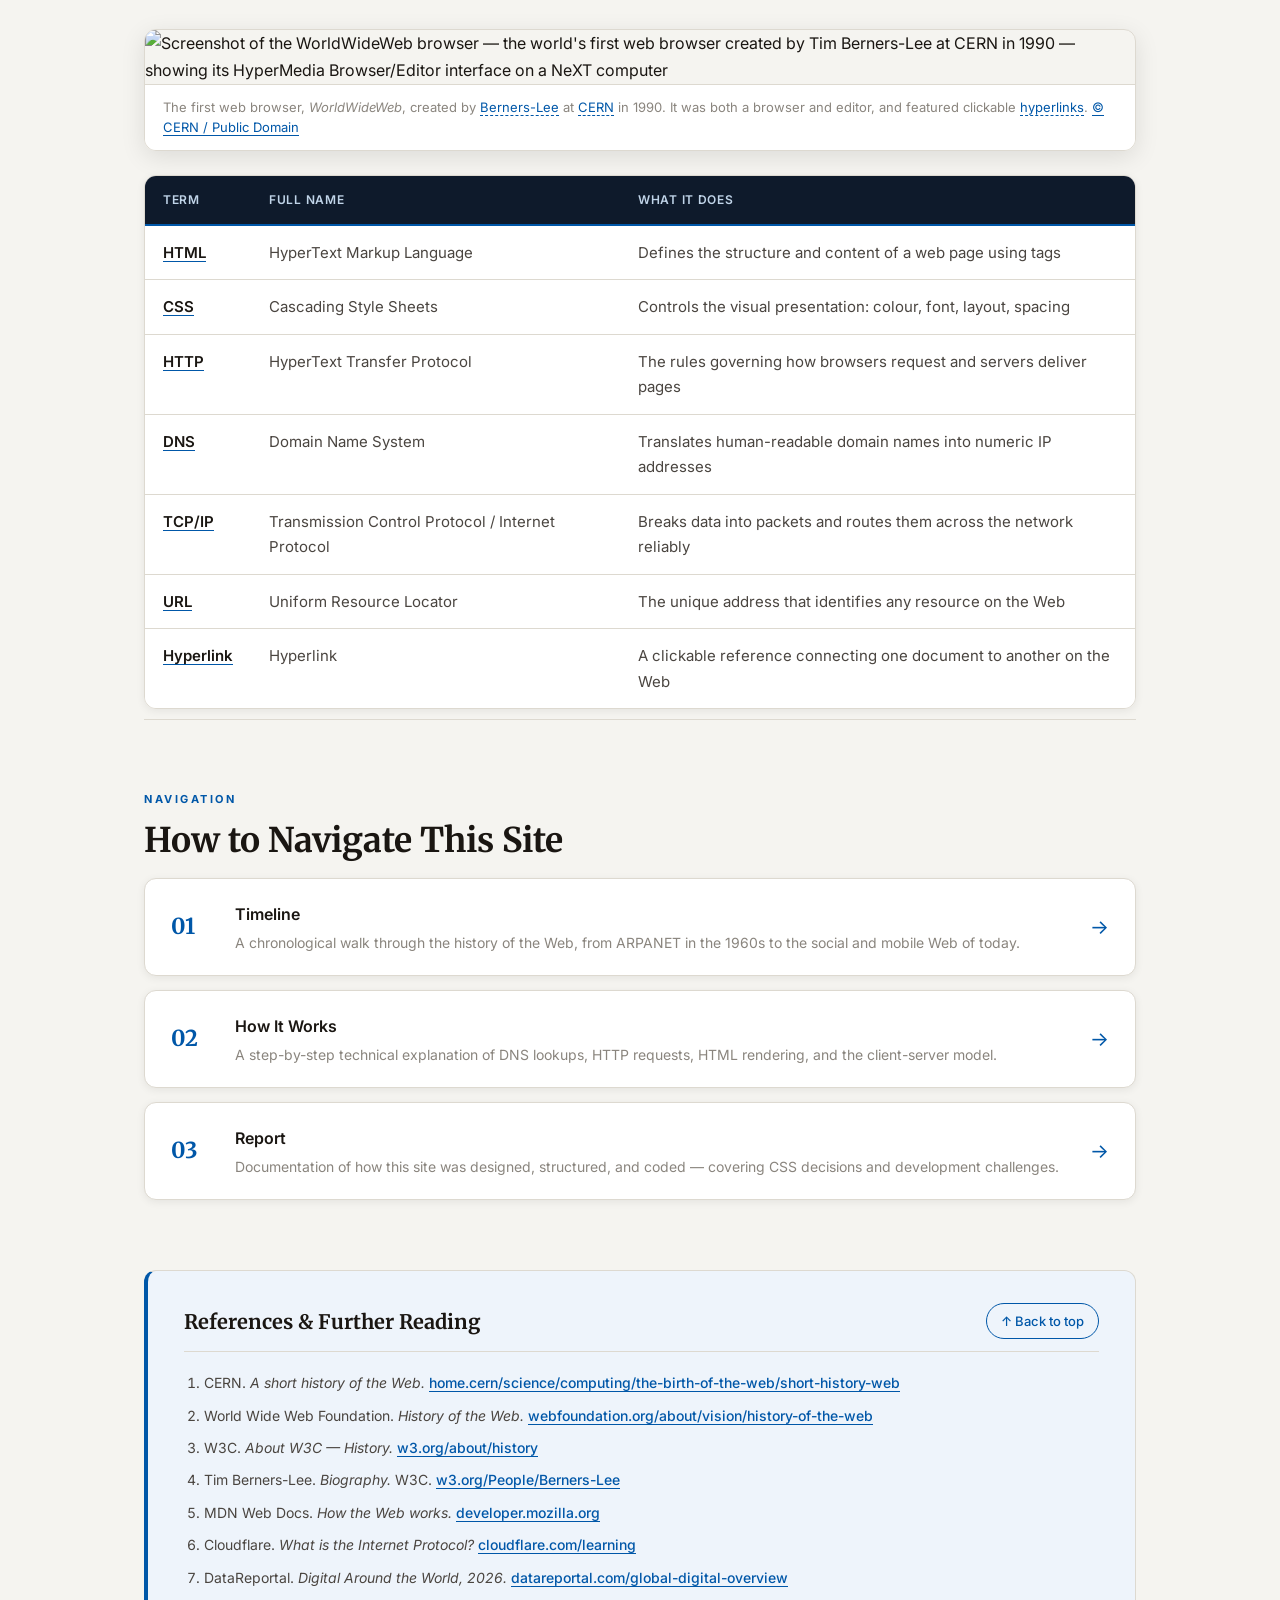
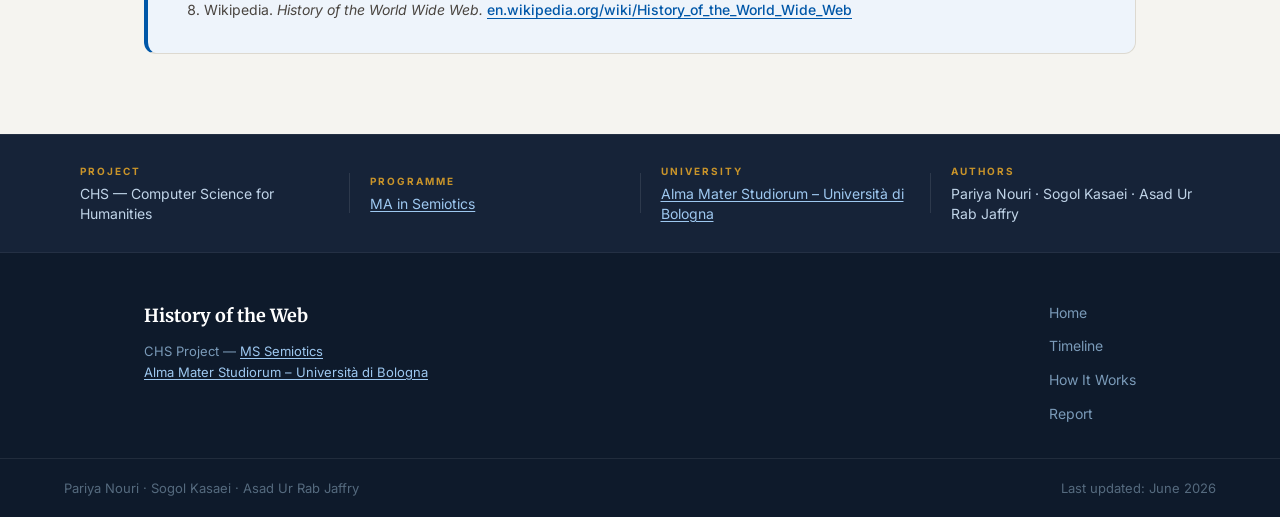
==== commit ae16d60a: "Update index.html" ====
--- a/index.html
+++ b/index.html
@@ -84,7 +84,7 @@
   <main class="page-wrap">
 
     <!-- ── DID YOU KNOW BANNER — placed first so it grabs attention immediately ── -->
-    <div class="did-you-know" role="note">
+    <div class="did-you-know reveal" role="note">
       <span class="dyk-label">Did you know?</span>
       <span class="dyk-text">
         The world's first website is still online today — you can visit it at
@@ -98,7 +98,7 @@
     </div>
 
     <!-- ── SECTION: Three Lenses ── -->
-    <section class="section" aria-labelledby="covers-heading">
+    <section class="section reveal" aria-labelledby="covers-heading">
       <div class="section-label">What This Site Covers</div>
       <h2 id="covers-heading" class="section-heading">Three Lenses on the Web</h2>
       <p class="section-intro">
@@ -161,7 +161,7 @@
     <hr class="divider">
 
     <!-- ── SECTION: Why This Topic Matters ── -->
-    <section class="section" aria-labelledby="why-heading">
+    <section class="section reveal" aria-labelledby="why-heading">
       <div class="section-label">Context</div>
       <h2 id="why-heading" class="section-heading">Why This Topic Matters</h2>
 
@@ -256,7 +256,7 @@
     </section>
 
     <!-- ── VISUAL TIMELINE PREVIEW ── -->
-    <div class="timeline-preview" aria-label="Brief timeline preview">
+    <div class="timeline-preview reveal" aria-label="Brief timeline preview">
       <div class="tp-header">
         <span class="section-label" style="margin:0">Key Milestones</span>
         <a href="history.html" class="tp-see-all">See full timeline →</a>
@@ -296,7 +296,7 @@
     <hr class="divider">
 
     <!-- ── SECTION: Key Concepts ── -->
-    <section class="section" aria-labelledby="concepts-heading">
+    <section class="section reveal" aria-labelledby="concepts-heading">
       <div class="section-label">Reference</div>
       <h2 id="concepts-heading" class="section-heading">Key Concepts at a Glance</h2>
       <p class="section-intro">
@@ -373,7 +373,7 @@
     <hr class="divider">
 
     <!-- ── SECTION: Navigate this site ── -->
-    <section class="section" aria-labelledby="nav-heading">
+    <section class="section reveal" aria-labelledby="nav-heading">
       <div class="section-label">Navigation</div>
       <h2 id="nav-heading" class="section-heading">How to Navigate This Site</h2>
       <div class="nav-cards">
@@ -405,7 +405,7 @@
     </section>
 
     <!-- ── REFERENCES ── -->
-    <section class="references-section" id="references" aria-labelledby="refs-heading">
+    <section class="references-section reveal" id="references" aria-labelledby="refs-heading">
       <div class="refs-header">
         <h2 id="refs-heading">References &amp; Further Reading</h2>
         <a href="#top" class="back-to-top" aria-label="Back to top of page">↑ Back to top</a>
@@ -492,5 +492,19 @@
     </div>
   </footer>
 
+  <!-- SCROLL REVEAL -->
+  <script>
+    const revealEls = document.querySelectorAll('.reveal');
+    const obs = new IntersectionObserver((entries) => {
+      entries.forEach(e => {
+        if (e.isIntersecting) {
+          e.target.classList.add('revealed');
+          obs.unobserve(e.target);
+        }
+      });
+    }, { threshold: 0.08 });
+    revealEls.forEach(el => obs.observe(el));
+  </script>
+
 </body>
 </html>
--- a/styles.css
+++ b/styles.css
@@ -264,8 +264,9 @@
   flex-shrink: 0;
 }
 
-/* ---------- Page Wrap ---------- */
-.page-wrap {
+/* ---------- Page Wrap & Container (shared) ---------- */
+.page-wrap,
+.container {
   max-width: var(--max-w);
   margin: 0 auto;
   padding: 0 var(--pad-x) 80px;
@@ -369,33 +370,7 @@
 
 .prose-body p { font-size: 16.5px; line-height: 1.8; max-width: none; }
 
-.pull-quote {
-  background: var(--c-accent-bg);
-  border-left: 4px solid var(--c-blue);
-  border-radius: var(--radius-lg);
-  padding: 28px 26px;
-  position: sticky;
-  top: 90px;
-}
-
-.pull-quote blockquote {
-  font-family: var(--font-serif);
-  font-size: 17px;
-  font-style: italic;
-  color: var(--c-navy);
-  line-height: 1.65;
-  margin-bottom: 16px;
-}
-
-.pull-quote blockquote::before { content: '\201C'; }
-.pull-quote blockquote::after  { content: '\201D'; }
-
-.pull-quote cite {
-  font-size: 13px;
-  color: var(--c-text-soft);
-  font-style: normal;
-}
-.pull-quote cite a { font-size: 13px; }
+
 
 /* ---------- Table ---------- */
 .table-wrap {
@@ -732,7 +707,6 @@
 @media (max-width: 900px) {
   .card-row { grid-template-columns: 1fr; }
   .prose-columns { grid-template-columns: 1fr; gap: 30px; }
-  .pull-quote { position: static; }
   .stat-strip-inner { flex-direction: column; }
   .stat-sep { width: 60px; height: 1px; }
   .stat-item { padding: 20px; }
@@ -838,40 +812,12 @@
 .sidebar-right {
   display: flex;
   flex-direction: column;
-  gap: 22px;
-  align-self: start;
+  gap: 0;
+  align-self: stretch;
   min-width: 0;
 }
 
-/* Tim Berners-Lee image below the two-column layout */
-.why-figure {
-  margin-top: 28px;
-  border-radius: var(--radius-lg);
-  overflow: hidden;
-  border: 1px solid var(--c-border);
-  box-shadow: var(--shadow-md);
-  max-width: 560px;
-}
-
-.why-figure img {
-  width: 100%;
-  max-height: 360px;
-  object-fit: cover;
-  object-position: center top;
-  display: block;
-}
-
-.why-figure figcaption {
-  padding: 10px 14px;
-  font-size: 12px;
-  color: var(--c-text-soft);
-  background: var(--c-surface);
-  line-height: 1.55;
-  border-top: 1px solid var(--c-border);
-}
-
-.why-figure figcaption a { font-size: 12px; }
-
+/* Quote scrolls normally — sits above image, higher z-index covers it */
 .pull-quote {
   position: relative;
   z-index: 2;
@@ -879,7 +825,21 @@
   border-left: 4px solid var(--c-blue);
   border-radius: var(--radius-lg);
   padding: 24px 22px;
-}
+  margin-bottom: 0;
+}
+
+/* Image is sticky ONLY within .sidebar-right — stops when sidebar ends */
+.side-figure {
+  position: sticky;
+  top: 80px;
+  z-index: 1;
+  border-radius: var(--radius-lg);
+  overflow: hidden;
+  border: 1px solid var(--c-border);
+  box-shadow: var(--shadow-md);
+}
+
+
 
 .pull-quote p {
   font-family: var(--font-serif);
@@ -901,12 +861,6 @@
 .pull-quote cite a { font-size: 13px; }
 
 /* ---------- Side Figure (image in sidebar) ---------- */
-.side-figure {
-  border-radius: var(--radius-lg);
-  overflow: hidden;
-  border: 1px solid var(--c-border);
-  box-shadow: var(--shadow-md);
-}
 
 .side-figure img {
   width: 100%;
@@ -1248,7 +1202,7 @@
   .did-you-know { flex-direction: column; gap: 8px; }
   .dyk-label { align-self: flex-start; }
   .sidebar-right { align-self: start; }
-  .side-figure { position: static; }
+  .side-figure { position: static !important; top: auto !important; }
   .about-strip-inner { flex-direction: column; gap: 16px; }
   .about-sep { width: 60px; height: 1px; }
   .tp-event { display: none; }
@@ -1261,3 +1215,673 @@
   .refs-header { flex-direction: column; align-items: flex-start; gap: 10px; }
   .callout-box { flex-direction: column; gap: 10px; }
 }
+
+
+/* =============================================
+   HISTORY.HTML — Page-specific additions
+   (does not affect index.html or other pages)
+   ============================================= */
+
+/* Image inside a timeline item */
+.timeline-figure {
+  margin-top: 22px;
+  border-radius: var(--radius-lg);
+  overflow: hidden;
+  border: 1px solid var(--c-border);
+  box-shadow: var(--shadow-sm);
+}
+
+.timeline-figure img {
+  width: 100%;
+  max-height: 320px;
+  object-fit: cover;
+  object-position: center;
+  display: block;
+}
+
+.timeline-figure figcaption {
+  padding: 10px 16px;
+  font-size: 12px;
+  color: var(--c-text-soft);
+  background: var(--c-surface);
+  line-height: 1.55;
+  border-top: 1px solid var(--c-border);
+}
+
+.timeline-figure figcaption a { font-size: 12px; }
+
+/* Bullet list inside timeline items */
+.timeline-list {
+  margin: 14px 0 14px 24px;
+  display: flex;
+  flex-direction: column;
+  gap: 8px;
+}
+
+.timeline-list li {
+  color: var(--c-text-mid);
+  font-size: 15.5px;
+  line-height: 1.6;
+}
+
+.timeline-list a {
+  font-weight: 600;
+}
+
+/* Timeline section heading spacing */
+.timeline-section .section-heading {
+  padding-bottom: 12px;
+  border-bottom: 2px solid var(--c-border);
+}
+
+
+/* =============================================
+   VERTICAL TIMELINE — history.html only
+   All classes prefixed with .vtl- so they
+   cannot affect index.html or other pages
+   ============================================= */
+
+/* The vertical line running down the centre */
+.vtl-track {
+  position: relative;
+  padding: 10px 0 40px;
+}
+
+.vtl-track::before {
+  content: '';
+  position: absolute;
+  left: 28px;
+  top: 0;
+  bottom: 0;
+  width: 2px;
+  background: linear-gradient(to bottom, var(--c-blue), #6ba8d8, var(--c-border));
+  border-radius: 2px;
+}
+
+/* Each era row */
+.vtl-item {
+  position: relative;
+  display: flex;
+  align-items: flex-start;
+  gap: 0;
+  margin-bottom: 48px;
+}
+
+/* The dot on the timeline line */
+.vtl-dot {
+  flex-shrink: 0;
+  width: 58px;
+  display: flex;
+  justify-content: center;
+  padding-top: 6px;
+  position: relative;
+  z-index: 1;
+}
+
+.vtl-dot-inner {
+  width: 18px;
+  height: 18px;
+  border-radius: 50%;
+  background: var(--c-surface);
+  border: 3px solid var(--c-blue);
+  display: block;
+  transition: transform 0.2s, background 0.2s;
+}
+
+.vtl-item:hover .vtl-dot-inner {
+  transform: scale(1.35);
+  background: var(--c-blue);
+}
+
+/* Highlighted dot for key milestone */
+.vtl-dot--highlight .vtl-dot-inner {
+  background: var(--c-blue);
+  border-color: var(--c-blue);
+  width: 22px;
+  height: 22px;
+  box-shadow: 0 0 0 5px rgba(0, 87, 168, 0.18);
+}
+
+/* Right side: year badge + card stacked */
+.vtl-right {
+  flex: 1;
+  min-width: 0;
+  display: flex;
+  flex-direction: column;
+  gap: 0;
+  padding-left: 24px;
+}
+
+/* Year badge */
+.vtl-year-badge {
+  display: inline-block;
+  font-family: var(--font-serif);
+  font-size: 12px;
+  font-weight: 700;
+  color: var(--c-white);
+  background: var(--c-blue);
+  padding: 4px 14px;
+  border-radius: 100px;
+  margin-bottom: 12px;
+  letter-spacing: 0.5px;
+}
+
+.vtl-year-badge--highlight {
+  background: var(--c-navy);
+  font-size: 13px;
+  padding: 5px 16px;
+}
+
+/* The card itself */
+.vtl-card {
+  background: var(--c-surface);
+  border: 1px solid var(--c-border);
+  border-left: 4px solid var(--c-blue);
+  border-radius: var(--radius-lg);
+  padding: 28px 30px;
+  box-shadow: var(--shadow-sm);
+  transition: box-shadow 0.25s, transform 0.25s;
+  flex: 1;
+  min-width: 0;
+}
+
+.vtl-card:hover {
+  box-shadow: var(--shadow-lg);
+  transform: translateX(6px);
+}
+
+/* Highlighted card for key milestone */
+.vtl-card--highlight {
+  border-left-color: var(--c-navy);
+  background: linear-gradient(135deg, #f0f6ff 0%, var(--c-surface) 60%);
+}
+
+/* Featured label inside highlighted card */
+.vtl-featured-label {
+  font-size: 11px;
+  font-weight: 700;
+  text-transform: uppercase;
+  letter-spacing: 1.5px;
+  color: var(--c-blue);
+  margin-bottom: 10px;
+}
+
+/* Era title inside card */
+.vtl-title {
+  font-family: var(--font-serif);
+  font-size: clamp(17px, 2vw, 22px);
+  font-weight: 700;
+  color: var(--c-text);
+  margin-bottom: 14px;
+  line-height: 1.3;
+}
+
+.vtl-card p {
+  font-size: 15.5px;
+  line-height: 1.75;
+  color: var(--c-text-mid);
+  margin-bottom: 12px;
+}
+
+.vtl-card p:last-of-type { margin-bottom: 0; }
+
+/* Tag pills at bottom of each card */
+.vtl-tag-row {
+  display: flex;
+  flex-wrap: wrap;
+  gap: 8px;
+  margin-top: 18px;
+  padding-top: 16px;
+  border-top: 1px solid var(--c-border);
+}
+
+.vtl-tag {
+  display: inline-block;
+  font-size: 12px;
+  font-weight: 600;
+  color: var(--c-blue);
+  background: var(--c-accent-bg);
+  padding: 4px 12px;
+  border-radius: 100px;
+  border: 1px solid #c0d6ee;
+  letter-spacing: 0.3px;
+}
+
+/* Scroll reveal animation */
+.reveal {
+  opacity: 0;
+  transform: translateY(32px);
+  transition: opacity 0.55s ease, transform 0.55s ease;
+}
+
+.reveal.revealed {
+  opacity: 1;
+  transform: translateY(0);
+}
+
+/* Stagger each item slightly */
+.vtl-item:nth-child(1) { transition-delay: 0s; }
+.vtl-item:nth-child(2) { transition-delay: 0.08s; }
+.vtl-item:nth-child(3) { transition-delay: 0.16s; }
+.vtl-item:nth-child(4) { transition-delay: 0.24s; }
+.vtl-item:nth-child(5) { transition-delay: 0.32s; }
+
+/* Responsive */
+@media (max-width: 600px) {
+  .vtl-track::before { left: 20px; }
+  .vtl-dot { width: 42px; }
+  .vtl-item { gap: 0; }
+  .vtl-right { padding-left: 14px; }
+  .vtl-card { padding: 20px 18px; }
+  .vtl-card:hover { transform: none; }
+}
+
+/* Semiotic reflection callout — history.html only */
+.semiotic-callout {
+  display: flex;
+  gap: 24px;
+  align-items: flex-start;
+  background: linear-gradient(135deg, #eef4fb 0%, var(--c-surface) 100%);
+  border: 1px solid #c0d6ee;
+  border-left: 4px solid var(--c-navy);
+  border-radius: var(--radius-lg);
+  padding: 32px 34px;
+  margin-bottom: 28px;
+  box-shadow: var(--shadow-sm);
+}
+
+.sc-icon {
+  font-size: 32px;
+  flex-shrink: 0;
+  margin-top: 4px;
+}
+
+.sc-body h2 {
+  font-size: clamp(18px, 2.2vw, 22px);
+  color: var(--c-navy);
+  margin-bottom: 14px;
+}
+
+.sc-body p {
+  font-size: 15.5px;
+  line-height: 1.8;
+  color: var(--c-text-mid);
+  margin-bottom: 12px;
+}
+
+.sc-body p:last-child { margin-bottom: 0; }
+
+@media (max-width: 600px) {
+  .semiotic-callout { flex-direction: column; gap: 14px; padding: 22px 18px; }
+}
+
+
+/* =============================================
+   WEB-WORKS.HTML — Page-specific styles
+   All classes prefixed .ww- to avoid
+   affecting index.html or history.html
+   ============================================= */
+
+/* Section wrapper */
+.ww-section {
+  margin-bottom: 28px;
+}
+
+/* Visual flow diagram */
+.ww-flow {
+  display: flex;
+  align-items: stretch;
+  justify-content: center;
+  flex-wrap: wrap;
+  gap: 0;
+  margin: 32px 0;
+  background: var(--c-navy);
+  border-radius: var(--radius-lg);
+  padding: 28px 20px;
+  overflow: hidden;
+}
+
+.ww-flow-node {
+  display: flex;
+  flex-direction: column;
+  align-items: center;
+  text-align: center;
+  flex: 1;
+  min-width: 100px;
+  padding: 10px 8px;
+  gap: 6px;
+}
+
+.ww-flow-icon {
+  font-size: 28px;
+  line-height: 1;
+}
+
+.ww-flow-label {
+  font-size: 13px;
+  font-weight: 700;
+  color: #e8f4ff;
+  line-height: 1.3;
+}
+
+.ww-flow-sub {
+  font-size: 11px;
+  color: #7a9ab8;
+  line-height: 1.3;
+}
+
+.ww-flow-arrow {
+  display: flex;
+  align-items: center;
+  color: var(--c-gold);
+  font-size: 18px;
+  font-weight: 700;
+  padding: 0 4px;
+  flex-shrink: 0;
+}
+
+/* Numbered steps */
+.ww-steps {
+  list-style: none;
+  margin: 32px 0 0;
+  display: flex;
+  flex-direction: column;
+  gap: 20px;
+}
+
+.ww-step {
+  display: flex;
+  gap: 20px;
+  align-items: flex-start;
+  background: var(--c-surface);
+  border: 1px solid var(--c-border);
+  border-radius: var(--radius-lg);
+  padding: 24px 26px;
+  box-shadow: var(--shadow-sm);
+  transition: box-shadow 0.2s, transform 0.2s;
+}
+
+.ww-step:hover {
+  box-shadow: var(--shadow-md);
+  transform: translateX(4px);
+}
+
+.ww-step-num {
+  flex-shrink: 0;
+  width: 36px;
+  height: 36px;
+  border-radius: 50%;
+  background: var(--c-blue);
+  color: var(--c-white);
+  font-family: var(--font-serif);
+  font-weight: 700;
+  font-size: 16px;
+  display: flex;
+  align-items: center;
+  justify-content: center;
+}
+
+.ww-step-body { flex: 1; min-width: 0; }
+
+.ww-step-body h3 {
+  font-size: clamp(16px, 2vw, 19px);
+  margin-bottom: 10px;
+  color: var(--c-text);
+}
+
+.ww-step-body p {
+  font-size: 15.5px;
+  line-height: 1.75;
+  margin-bottom: 10px;
+}
+
+.ww-step-body p:last-child { margin-bottom: 0; }
+
+/* Code block */
+.ww-code-block {
+  background: var(--c-navy);
+  border-radius: var(--radius-md);
+  padding: 16px 20px;
+  margin: 12px 0;
+  overflow-x: auto;
+}
+
+.ww-code-block code {
+  font-family: 'Courier New', Courier, monospace;
+  font-size: 13px;
+  color: #9ec8f0;
+  line-height: 1.8;
+  white-space: pre;
+}
+
+/* HTTP status grid */
+.ww-status-grid {
+  display: grid;
+  grid-template-columns: repeat(2, 1fr);
+  gap: 10px;
+  margin-top: 14px;
+}
+
+.ww-status {
+  display: flex;
+  align-items: center;
+  gap: 12px;
+  padding: 12px 16px;
+  border-radius: var(--radius-md);
+  border: 1px solid var(--c-border);
+}
+
+.ww-status-code {
+  font-family: var(--font-serif);
+  font-size: 20px;
+  font-weight: 700;
+  flex-shrink: 0;
+  min-width: 44px;
+}
+
+.ww-status-label {
+  font-size: 13px;
+  color: var(--c-text-mid);
+  line-height: 1.4;
+}
+
+.ww-status--ok     { background: #edfaf1; border-color: #b2dfca; }
+.ww-status--ok .ww-status-code { color: #1a7a45; }
+.ww-status--redirect { background: #fff8e6; border-color: #f5d87a; }
+.ww-status--redirect .ww-status-code { color: #9a6e00; }
+.ww-status--error  { background: #fff0f0; border-color: #f5b8b8; }
+.ww-status--error .ww-status-code { color: #c0392b; }
+.ww-status--server { background: #f5f0ff; border-color: #c8b8f0; }
+.ww-status--server .ww-status-code { color: #6a3db5; }
+
+/* Two column layout */
+.ww-two-col {
+  display: grid;
+  grid-template-columns: 1fr 1fr;
+  gap: 28px;
+  margin-top: 10px;
+  align-items: start;
+}
+
+/* Client-server diagram */
+.ww-cs-diagram {
+  display: flex;
+  flex-direction: column;
+  align-items: center;
+  gap: 0;
+  background: var(--c-navy);
+  border-radius: var(--radius-lg);
+  padding: 28px 24px;
+}
+
+.ww-cs-box {
+  display: flex;
+  flex-direction: column;
+  align-items: center;
+  text-align: center;
+  gap: 4px;
+  background: rgba(255,255,255,0.06);
+  border-radius: var(--radius-md);
+  padding: 18px 24px;
+  width: 100%;
+}
+
+.ww-cs-icon { font-size: 30px; margin-bottom: 4px; }
+
+.ww-cs-box strong {
+  color: #ffffff;
+  font-size: 15px;
+}
+
+.ww-cs-box span {
+  font-size: 13px;
+  color: #9ec8f0;
+}
+
+.ww-cs-examples {
+  font-size: 11px !important;
+  color: #556a7e !important;
+  margin-top: 4px;
+}
+
+.ww-cs-arrows {
+  display: flex;
+  flex-direction: column;
+  align-items: center;
+  gap: 6px;
+  padding: 10px 0;
+  width: 100%;
+}
+
+.ww-cs-arrow {
+  display: flex;
+  flex-direction: column;
+  align-items: center;
+  gap: 2px;
+  width: 100%;
+}
+
+.ww-cs-arrow span {
+  font-size: 13px;
+  font-weight: 600;
+  color: var(--c-gold);
+}
+
+.ww-cs-arrow small {
+  font-size: 11px;
+  color: #556a7e;
+  font-family: 'Courier New', monospace;
+}
+
+/* HTML/CSS language cards */
+.ww-lang-card {
+  background: var(--c-surface);
+  border: 1px solid var(--c-border);
+  border-radius: var(--radius-lg);
+  padding: 28px 26px;
+  box-shadow: var(--shadow-sm);
+  display: flex;
+  flex-direction: column;
+  gap: 14px;
+}
+
+.ww-lang-badge {
+  display: inline-flex;
+  align-items: center;
+  padding: 6px 18px;
+  border-radius: 100px;
+  border: 1px solid;
+  align-self: flex-start;
+}
+
+.ww-lang-badge span {
+  font-family: var(--font-serif);
+  font-size: 15px;
+  font-weight: 700;
+  letter-spacing: 1px;
+}
+
+.ww-lang-card h3 {
+  font-size: 18px;
+  margin: 0;
+}
+
+.ww-lang-card p {
+  font-size: 15px;
+  line-height: 1.7;
+  margin: 0;
+}
+
+.ww-lang-card code {
+  font-family: 'Courier New', monospace;
+  font-size: 12px;
+  background: var(--c-bg);
+  padding: 1px 5px;
+  border-radius: 4px;
+  color: var(--c-text);
+}
+
+/* Protocol cards */
+.ww-protocol-grid {
+  display: grid;
+  grid-template-columns: 1fr 1fr;
+  gap: 22px;
+  margin-top: 10px;
+}
+
+.ww-protocol-card {
+  background: var(--c-surface);
+  border: 1px solid var(--c-border);
+  border-top: 3px solid var(--c-blue);
+  border-radius: var(--radius-lg);
+  padding: 28px 26px;
+  box-shadow: var(--shadow-sm);
+  transition: box-shadow 0.2s, transform 0.2s;
+}
+
+.ww-protocol-card:hover {
+  box-shadow: var(--shadow-md);
+  transform: translateY(-3px);
+}
+
+.ww-protocol-icon {
+  font-size: 30px;
+  margin-bottom: 12px;
+  display: block;
+}
+
+.ww-protocol-card h3 {
+  font-size: 18px;
+  margin-bottom: 12px;
+}
+
+.ww-protocol-card p {
+  font-size: 15px;
+  line-height: 1.75;
+  margin: 0;
+}
+
+.ww-protocol-card code {
+  font-family: 'Courier New', monospace;
+  font-size: 12px;
+  background: var(--c-bg);
+  padding: 1px 5px;
+  border-radius: 4px;
+  color: var(--c-text);
+}
+
+/* Responsive */
+@media (max-width: 820px) {
+  .ww-two-col,
+  .ww-protocol-grid { grid-template-columns: 1fr; }
+  .ww-status-grid { grid-template-columns: 1fr; }
+  .ww-flow { flex-direction: column; align-items: center; gap: 8px; }
+  .ww-flow-arrow { transform: rotate(90deg); }
+  .ww-step:hover { transform: none; }
+}
+
+@media (max-width: 600px) {
+  .ww-step { flex-direction: column; gap: 12px; padding: 18px 16px; }
+  .ww-lang-card, .ww-protocol-card { padding: 20px 18px; }
+  .ww-cs-diagram { padding: 20px 16px; }
+}
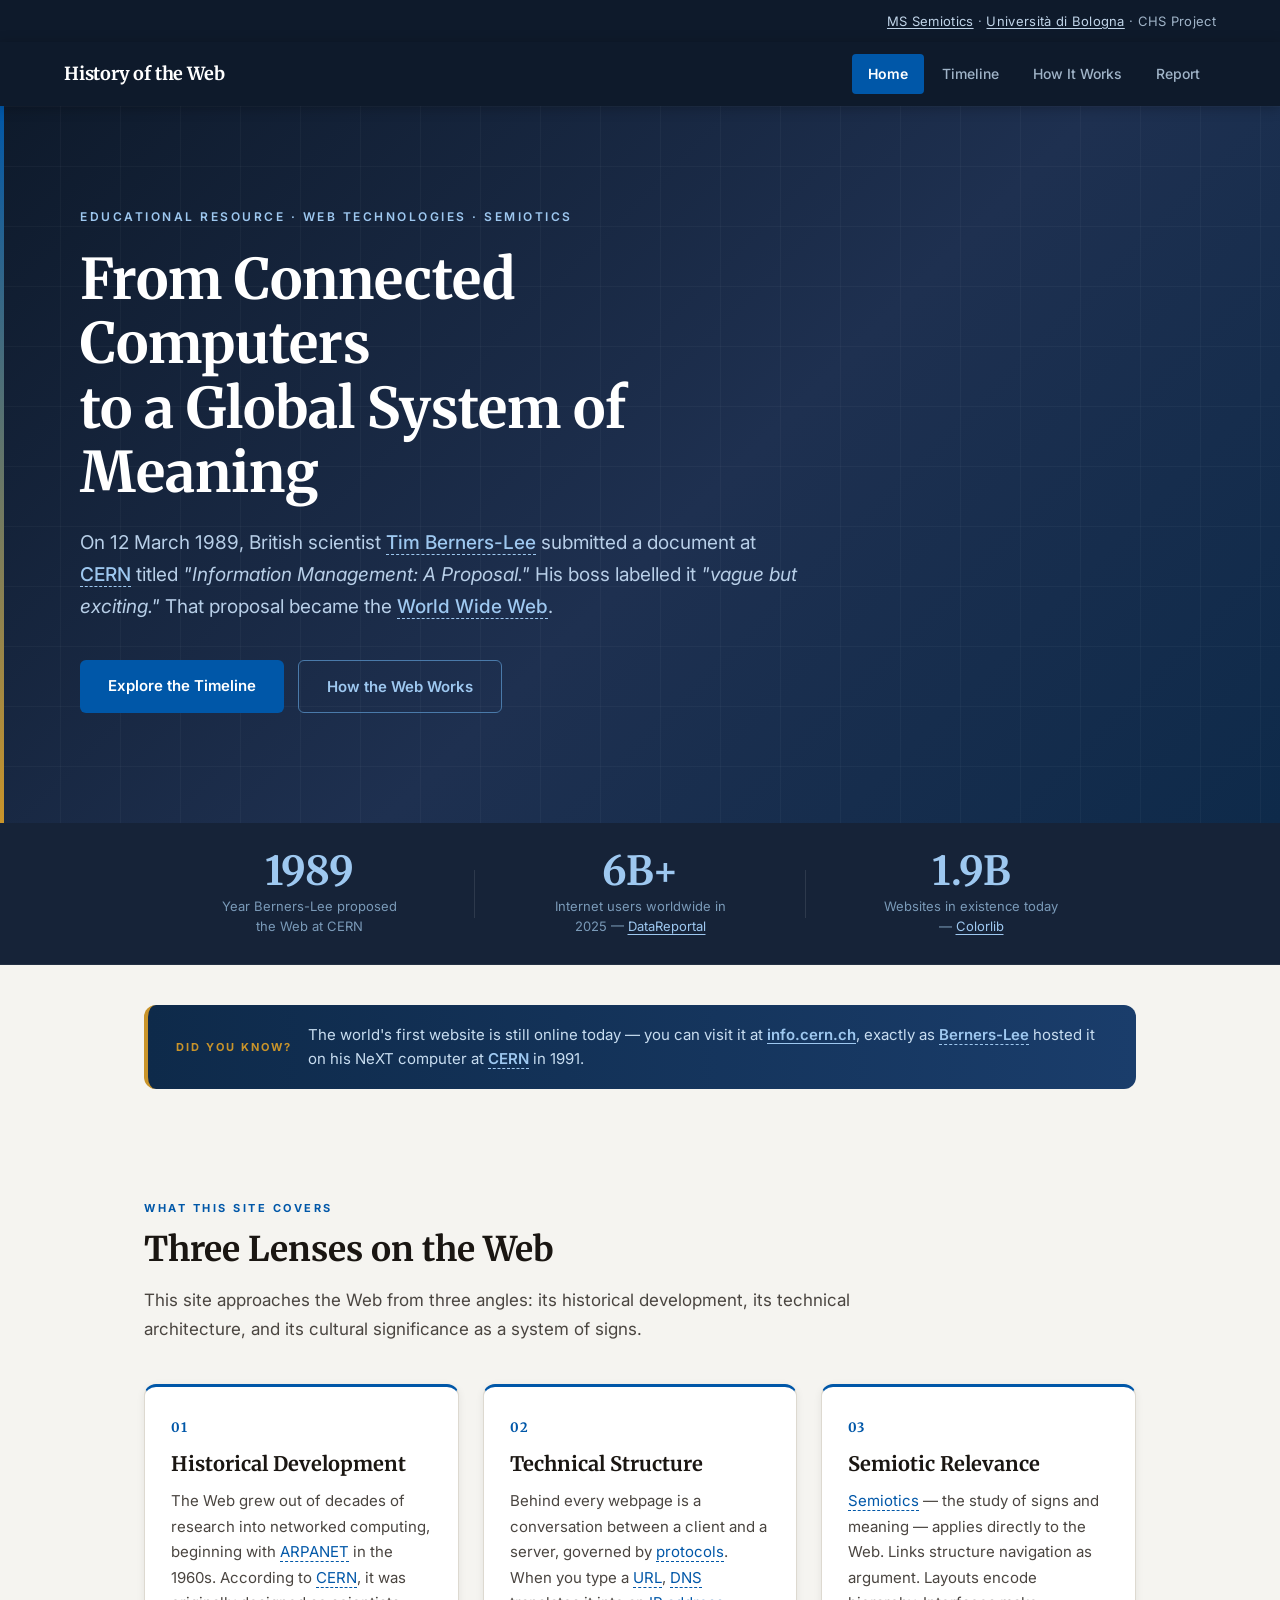
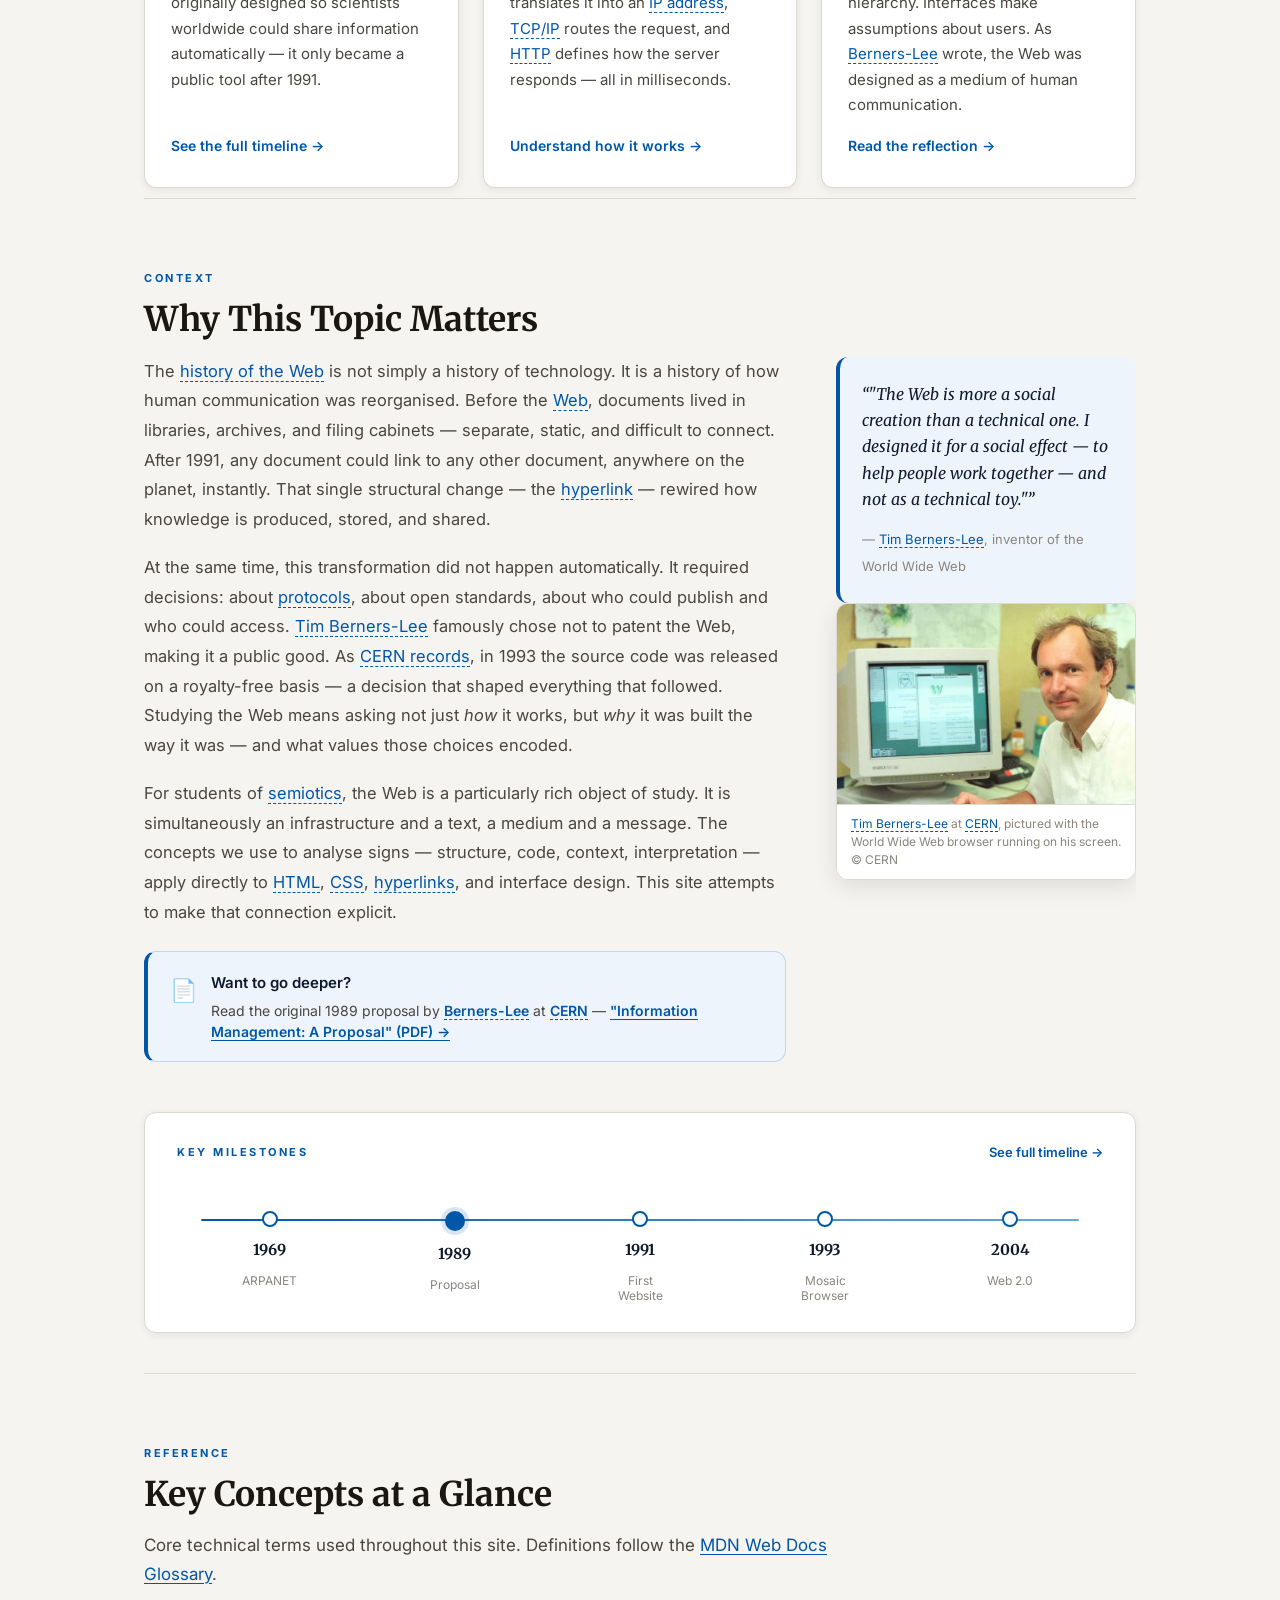
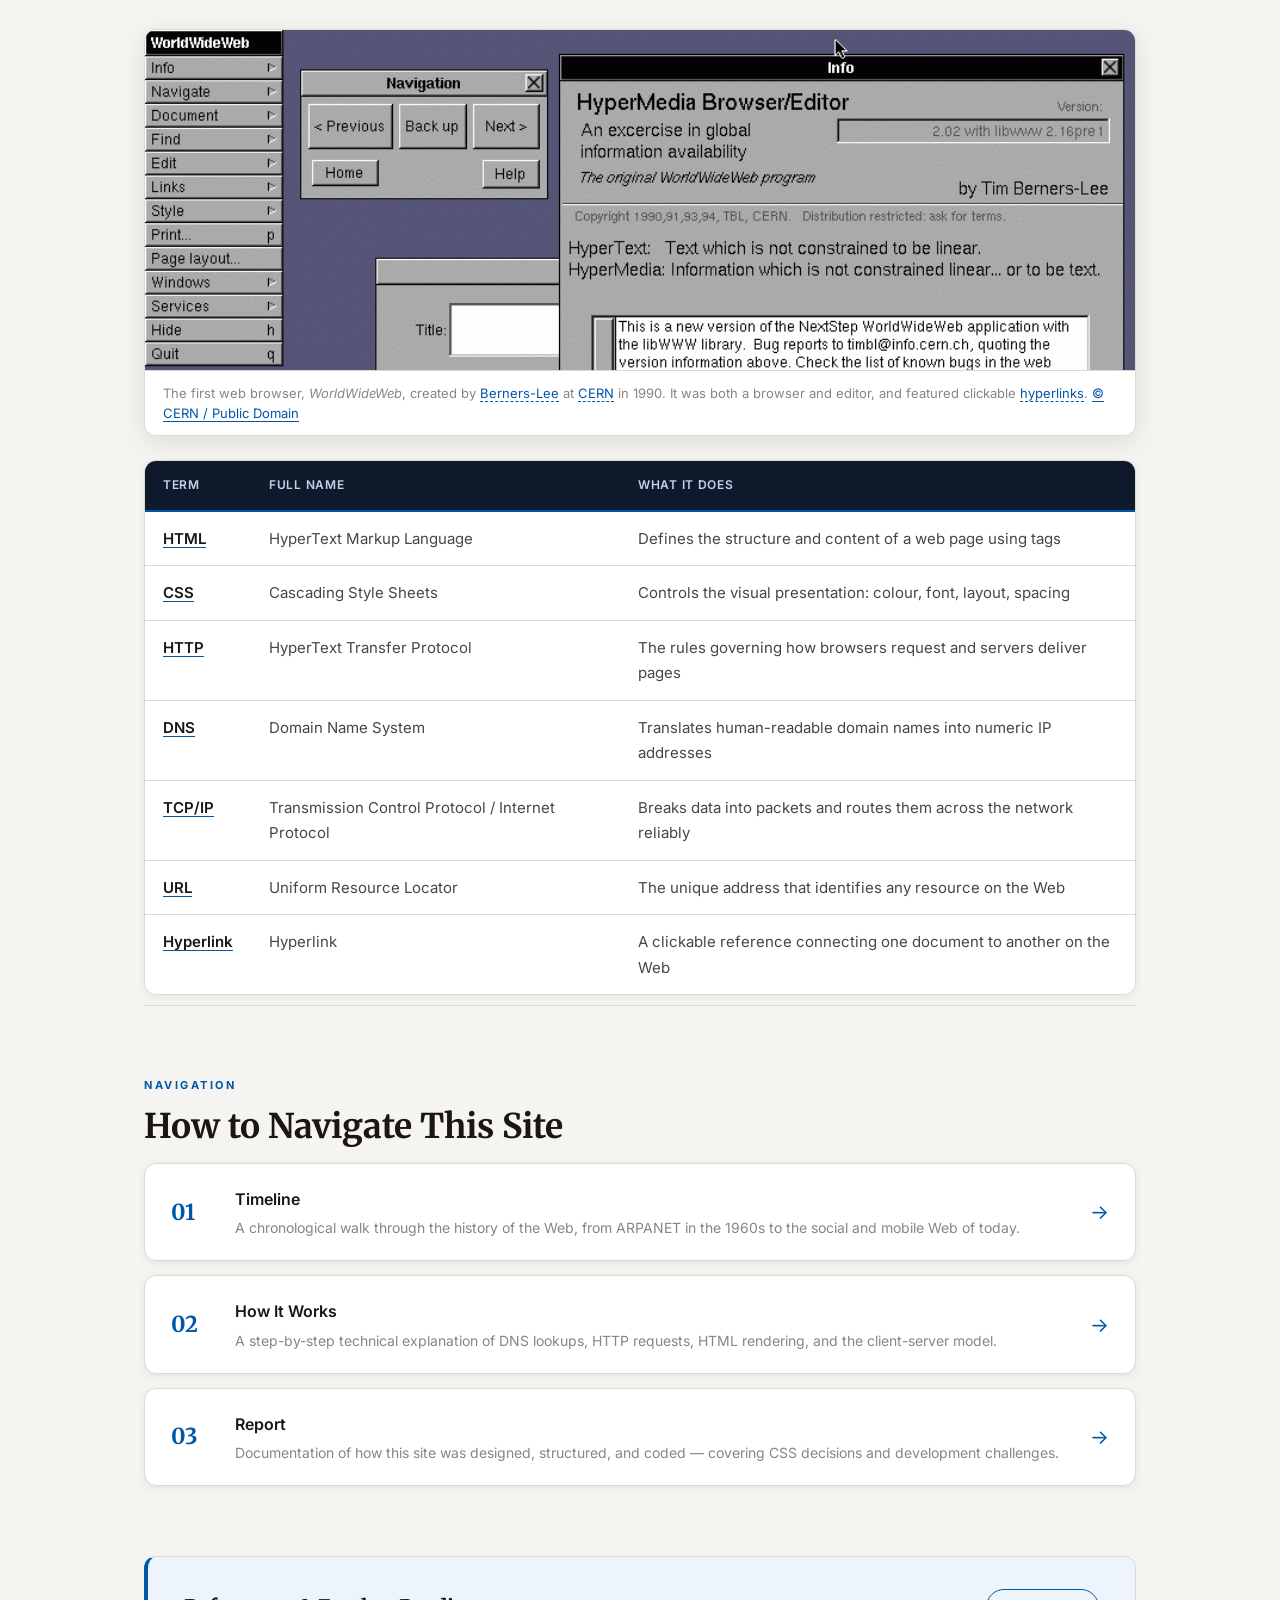
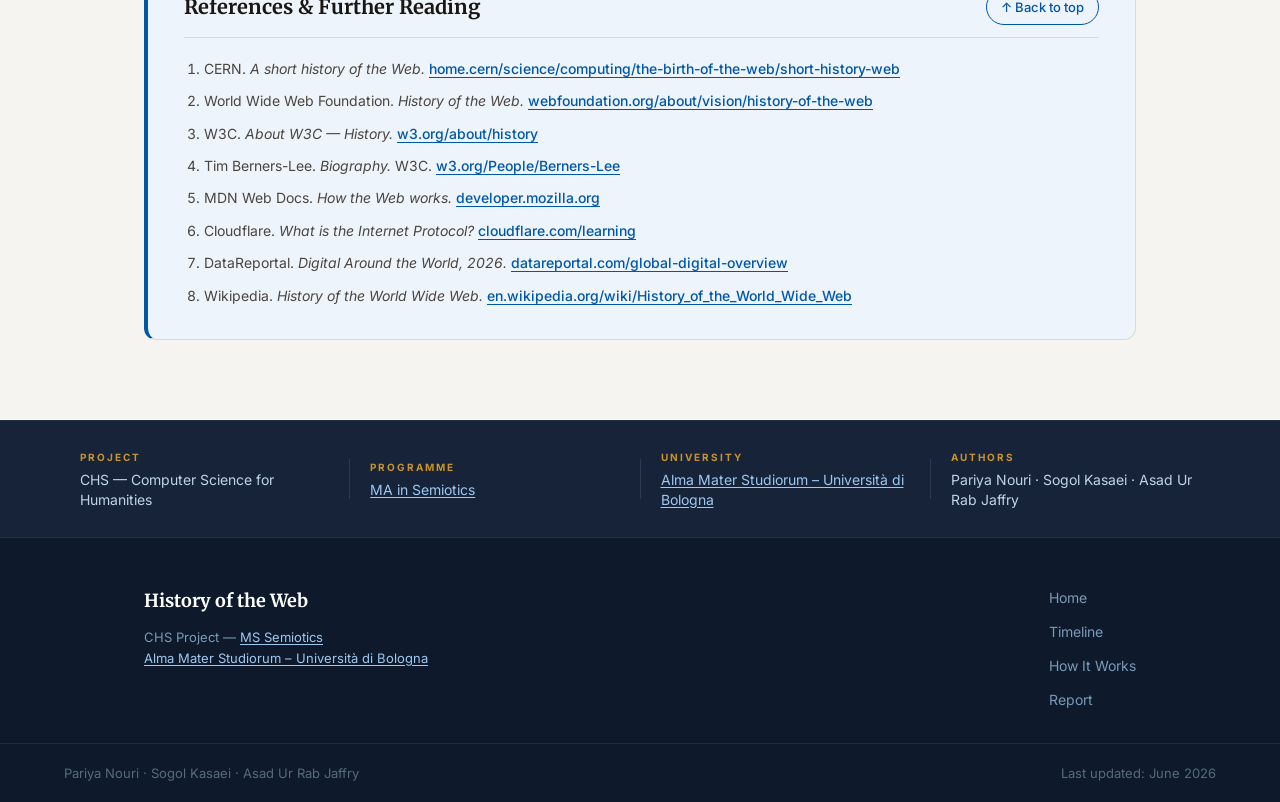
==== commit 14e78261: "Update index.html" ====
--- a/index.html
+++ b/index.html
@@ -241,7 +241,7 @@
 
           <figure class="side-figure">
             <img
-              src="bernerslee.jpg.jpg"
+              src="bernerslee.jpg"
               alt="Tim Berners-Lee sitting beside a computer monitor displaying the World Wide Web browser at CERN"
               loading="lazy"
             >
@@ -306,7 +306,7 @@
 
       <figure class="inline-figure">
         <img
-          src="WorldWideWeb.png.png"
+          src="WorldWideWeb.png"
           alt="Screenshot of the WorldWideWeb browser — the world's first web browser created by Tim Berners-Lee at CERN in 1990 — showing its HyperMedia Browser/Editor interface on a NeXT computer"
           loading="lazy"
         >
--- a/styles.css
+++ b/styles.css
@@ -1885,3 +1885,178 @@
   .ww-lang-card, .ww-protocol-card { padding: 20px 18px; }
   .ww-cs-diagram { padding: 20px 16px; }
 }
+
+/* ── HTTPS comparison cards ── */
+.ww-https-grid {
+  display: grid;
+  grid-template-columns: 1fr 1fr;
+  gap: 20px;
+  margin-top: 16px;
+}
+
+.ww-https-card {
+  border-radius: var(--radius-lg);
+  padding: 24px 24px;
+  border: 1px solid var(--c-border);
+}
+
+.ww-https-card--danger {
+  background: #fff8f8;
+  border-color: #f5b8b8;
+  border-left: 4px solid #c0392b;
+}
+
+.ww-https-card--safe {
+  background: #f0faf5;
+  border-color: #b2dfca;
+  border-left: 4px solid #1a7a45;
+}
+
+.ww-https-header {
+  display: flex;
+  align-items: center;
+  gap: 12px;
+  margin-bottom: 12px;
+}
+
+.ww-https-badge {
+  font-family: 'Courier New', monospace;
+  font-size: 14px;
+  font-weight: 700;
+  background: #fde8e8;
+  color: #c0392b;
+  padding: 4px 12px;
+  border-radius: 6px;
+}
+
+.ww-https-badge--safe {
+  background: #d4edda;
+  color: #1a7a45;
+}
+
+.ww-https-label {
+  font-size: 13px;
+  font-weight: 600;
+  color: var(--c-text-soft);
+}
+
+.ww-https-card p {
+  font-size: 15px;
+  line-height: 1.7;
+  margin: 0;
+}
+
+/* ── DOM tree diagram ── */
+.ww-dom-layout {
+  display: grid;
+  grid-template-columns: 1fr 340px;
+  gap: 32px;
+  align-items: start;
+  margin-top: 16px;
+}
+
+.ww-dom-text p {
+  font-size: 15.5px;
+  line-height: 1.75;
+  margin-bottom: 14px;
+  color: var(--c-text-mid);
+}
+
+.ww-dom-text p:last-child { margin-bottom: 0; }
+
+.ww-dom-text code {
+  font-family: 'Courier New', monospace;
+  font-size: 13px;
+  background: var(--c-bg);
+  padding: 1px 6px;
+  border-radius: 4px;
+  color: var(--c-text);
+}
+
+.ww-dom-tree {
+  background: var(--c-navy);
+  border-radius: var(--radius-lg);
+  padding: 24px 20px;
+  display: flex;
+  flex-direction: column;
+  align-items: center;
+  gap: 0;
+}
+
+.ww-dom-node {
+  display: inline-flex;
+  align-items: center;
+  justify-content: center;
+  padding: 6px 14px;
+  border-radius: 8px;
+  font-family: 'Courier New', monospace;
+  font-size: 13px;
+  font-weight: 600;
+  white-space: nowrap;
+}
+
+.ww-dom-root {
+  background: var(--c-blue);
+  color: #fff;
+  margin-bottom: 4px;
+}
+
+.ww-dom-level1 {
+  background: #1e3a5a;
+  color: #9ec8f0;
+  margin-bottom: 4px;
+}
+
+.ww-dom-level2 {
+  background: #162d48;
+  color: #7ab4d8;
+  font-size: 12px;
+}
+
+.ww-dom-level3 {
+  background: #0e2038;
+  color: #5a94be;
+  font-size: 11px;
+}
+
+.ww-dom-connector {
+  width: 2px;
+  height: 14px;
+  background: #2a4a6a;
+  margin: 0 auto;
+}
+
+.ww-dom-branch {
+  display: flex;
+  flex-direction: column;
+  align-items: center;
+  width: 100%;
+}
+
+.ww-dom-children {
+  display: flex;
+  gap: 12px;
+  justify-content: center;
+  width: 100%;
+  margin-top: 0;
+}
+
+.ww-dom-child-group {
+  display: flex;
+  flex-direction: column;
+  align-items: center;
+  gap: 0;
+}
+
+.ww-dom-leaf {
+  display: flex;
+  flex-direction: column;
+  align-items: center;
+}
+
+/* Responsive for new sections */
+@media (max-width: 820px) {
+  .ww-https-grid { grid-template-columns: 1fr; }
+  .ww-dom-layout { grid-template-columns: 1fr; }
+  .ww-dom-tree { width: 100%; }
+}
